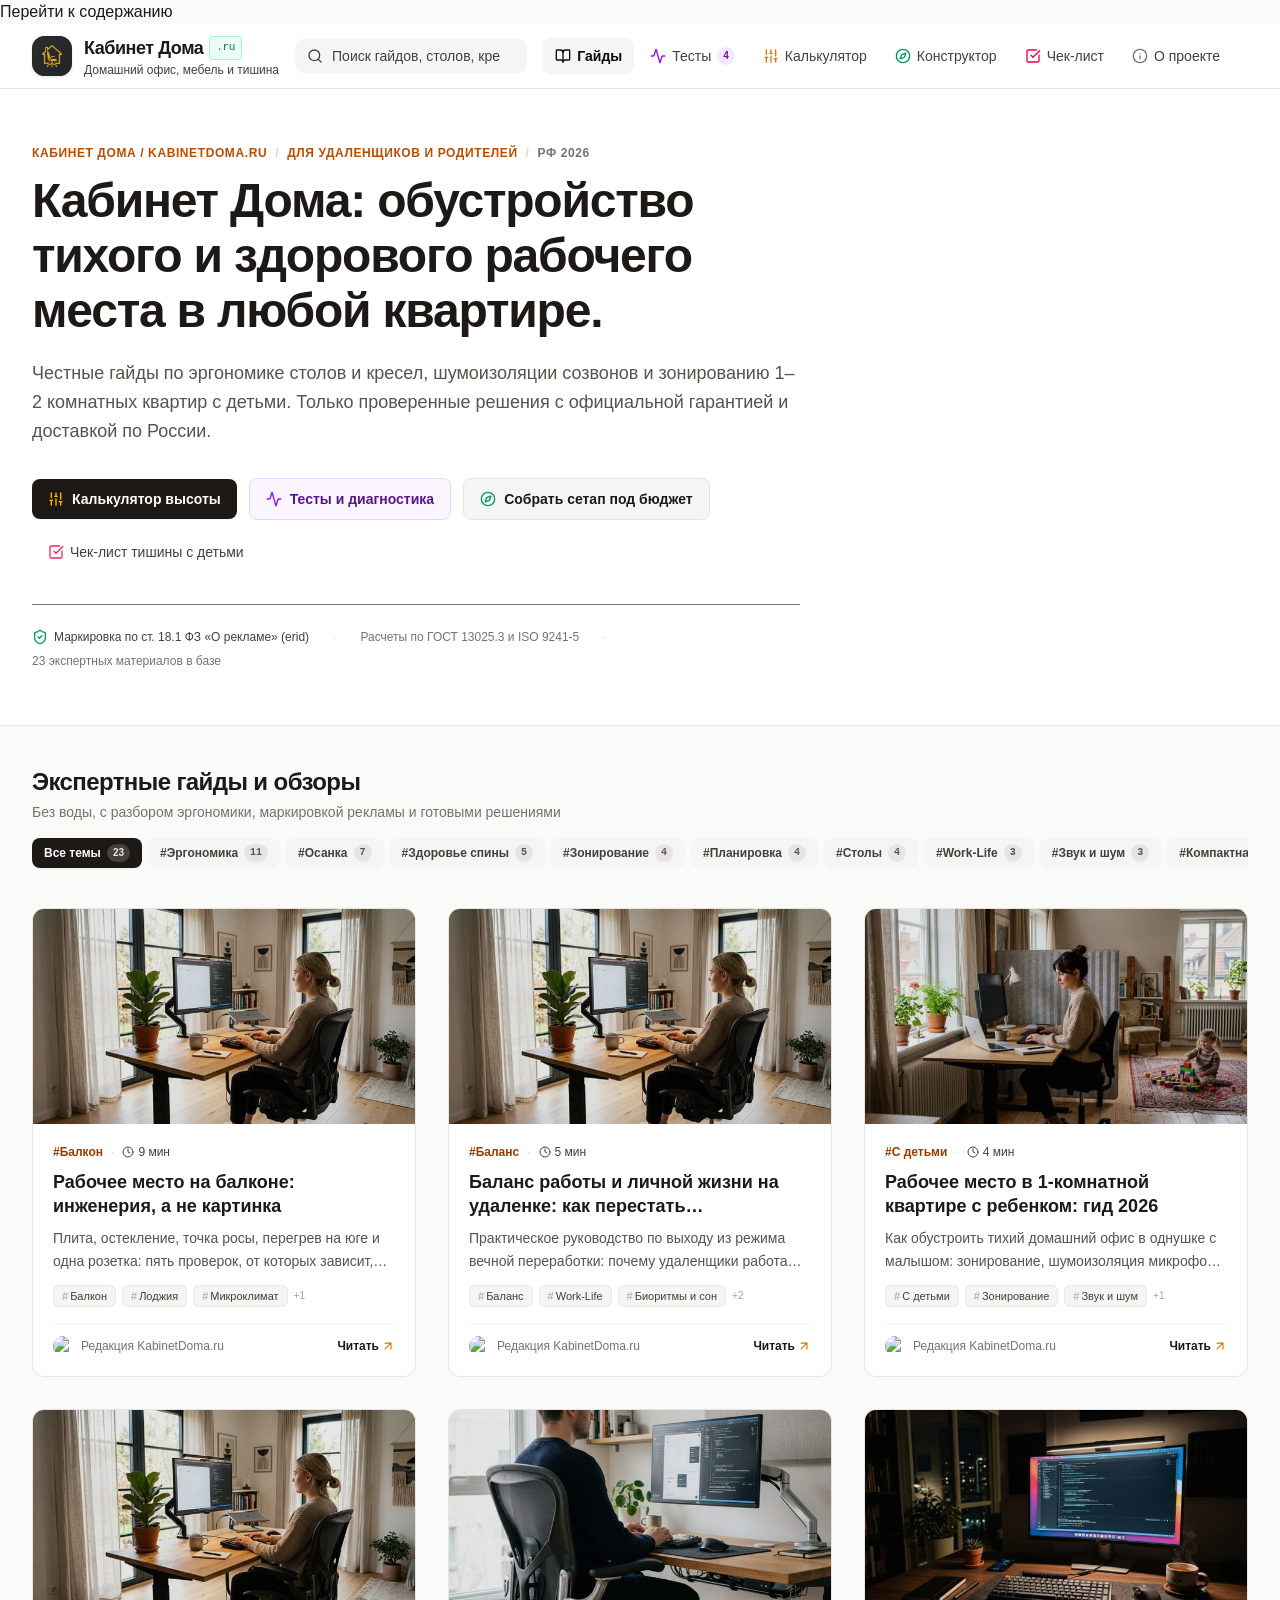
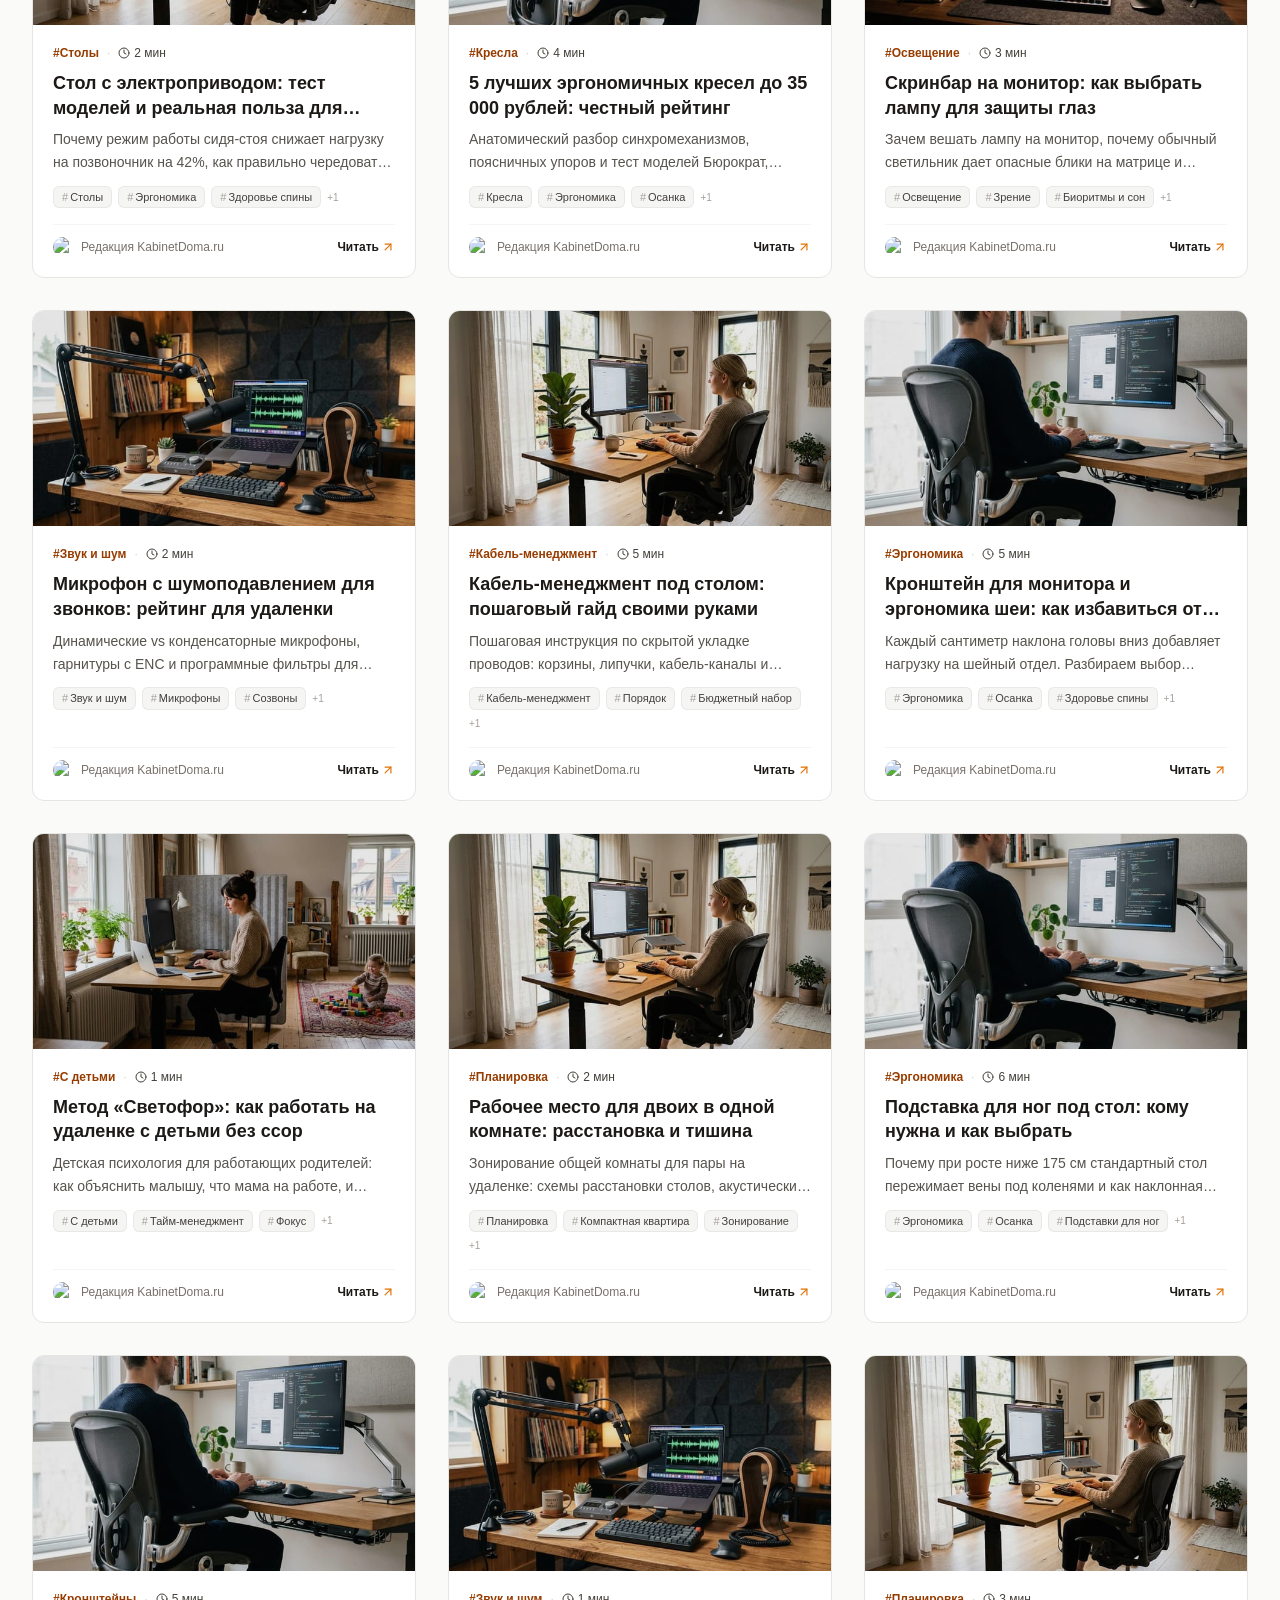
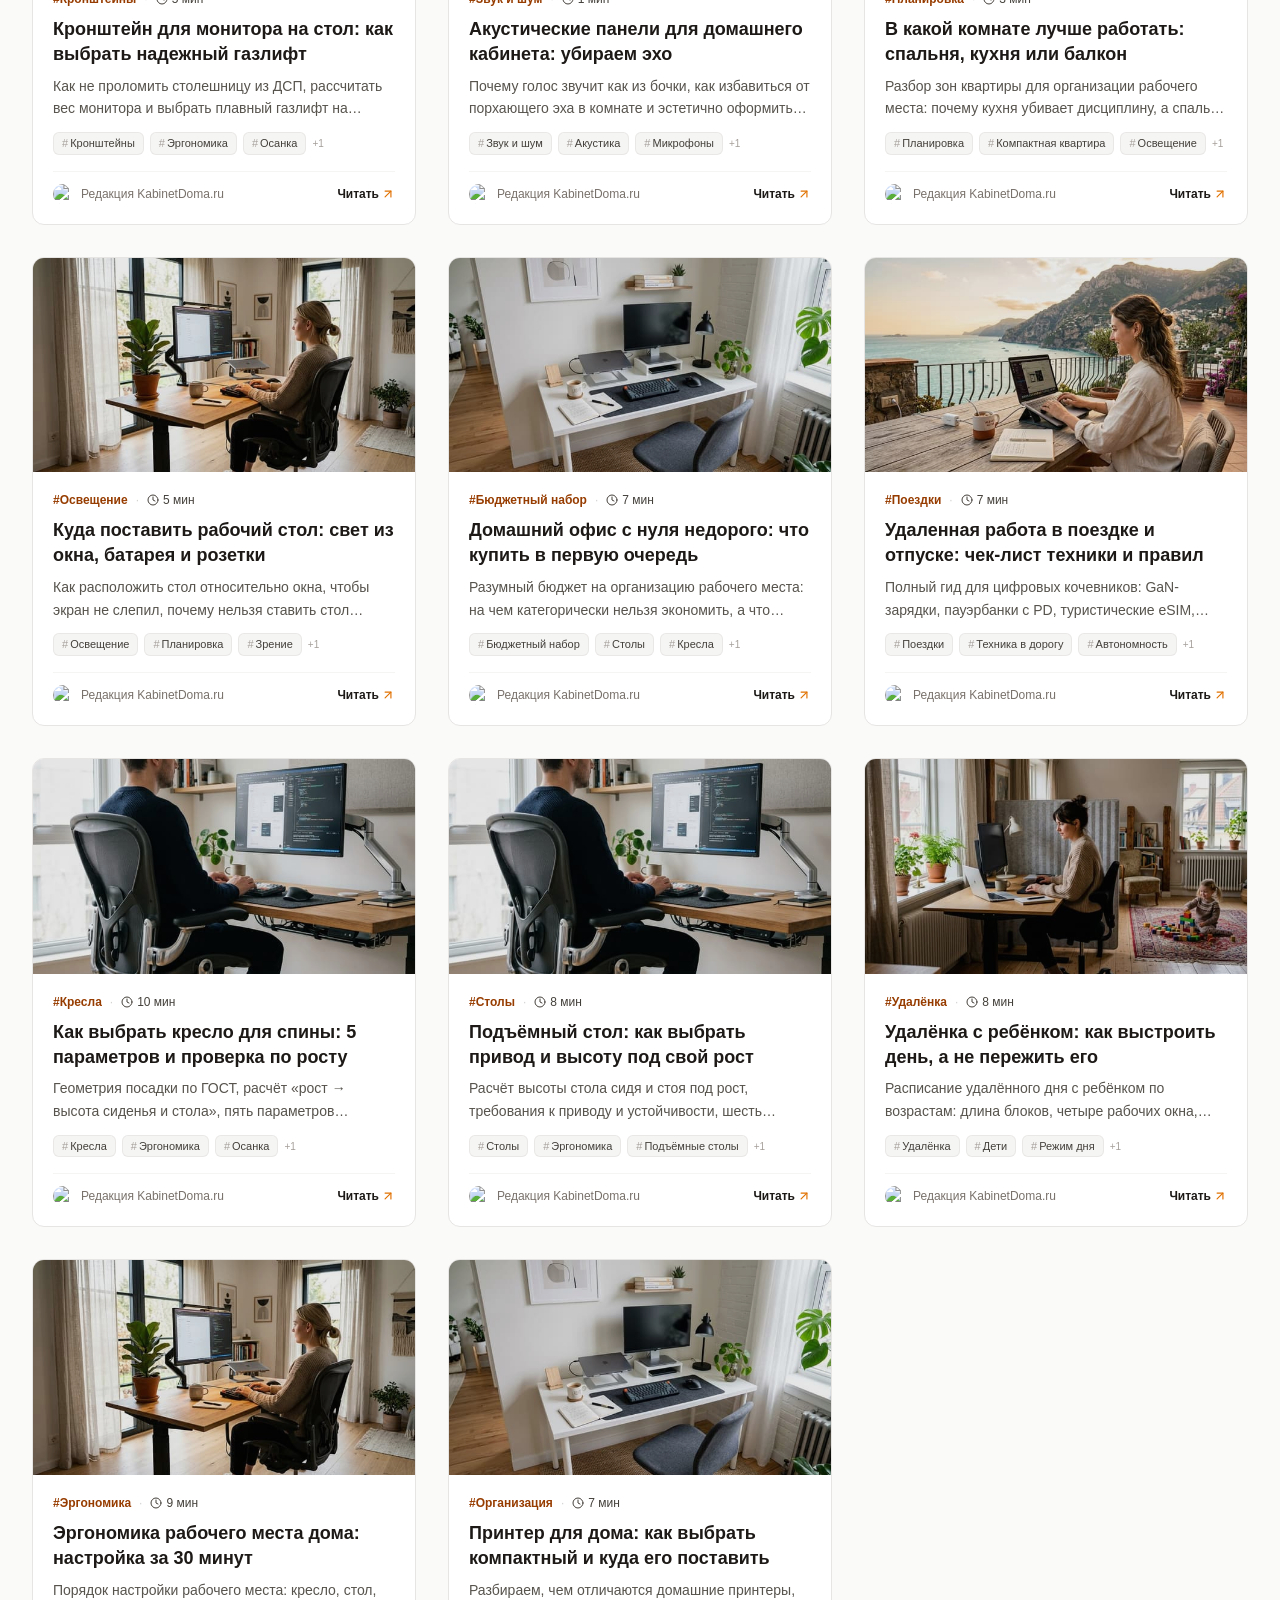
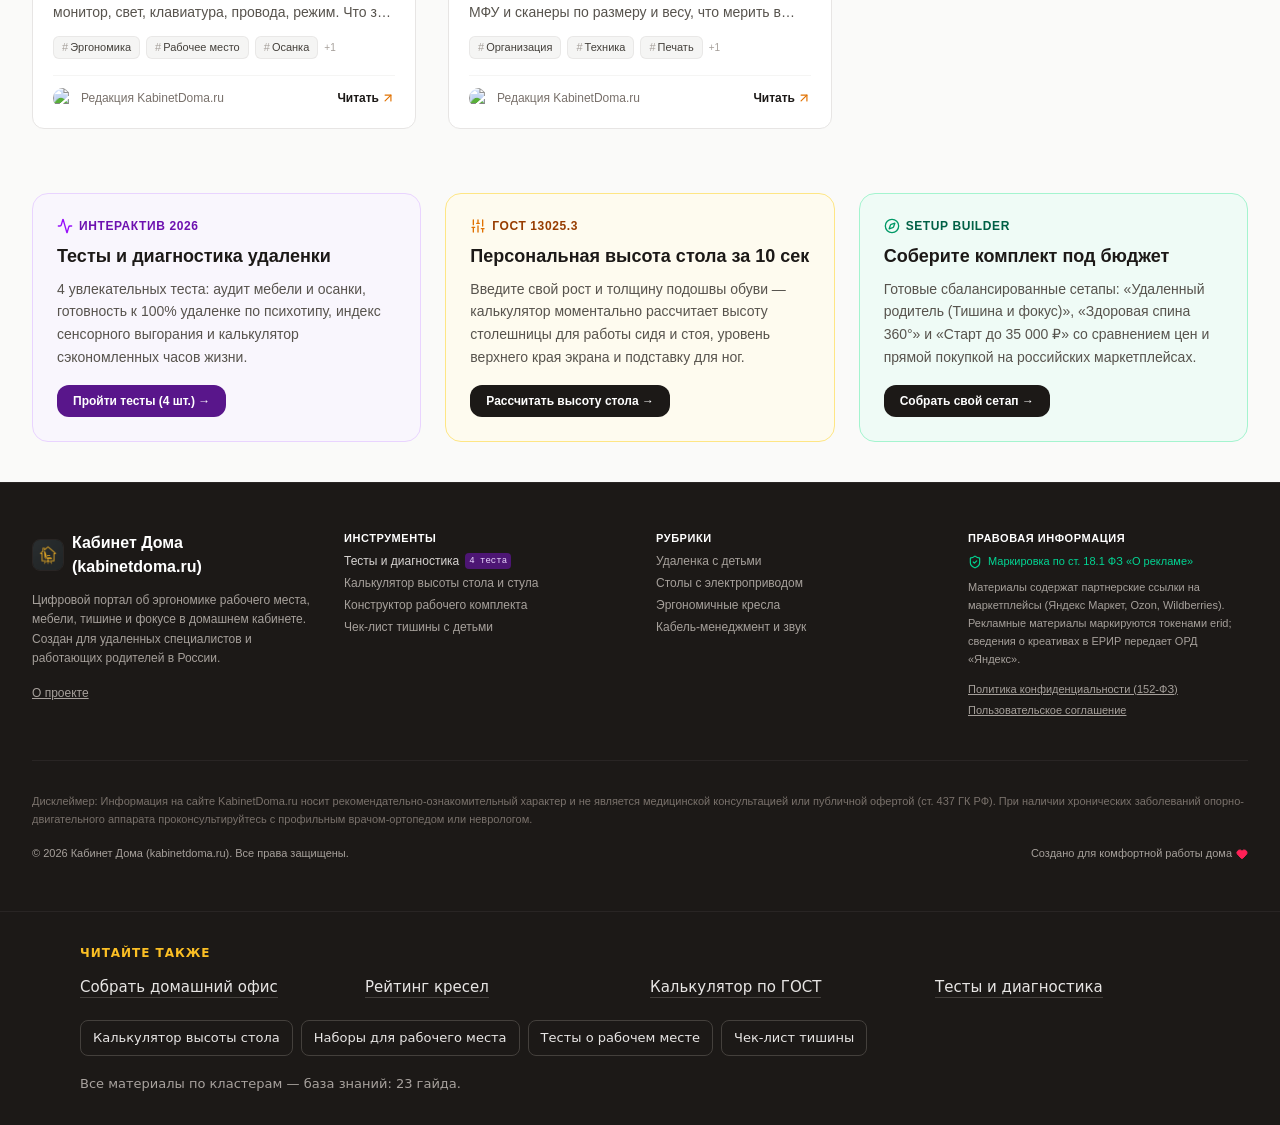
==== about/index.html @ 615064ab "Обновление сайта: статическая сборка, 26 страниц, meta-тег Mitgo/Admitad Пререндеренные статьи и раз" ====
<!DOCTYPE html>
<html lang="ru" class="scroll-smooth"><head>
    <meta name="mitgo-verification" content="2ab007de-ae48-4bfa-b8aa-21a9992758fb">
    <meta charset="UTF-8">
    <meta name="viewport" content="width=device-width, initial-scale=1.0">
    <meta name="theme-color" content="#fafaf9">
    <!-- Favicon & Icons -->
    <link rel="icon" type="image/svg+xml" href="/favicon.svg">
    <link rel="icon" type="image/png" sizes="32x32" href="/favicon-32.png">
    <link rel="apple-touch-icon" sizes="180x180" href="/apple-touch-icon.png">
    
    <!-- OpenGraph / Social Cards -->
    <meta property="og:type" content="website">
    <meta property="og:site_name" content="Кабинет Дома (KabinetDoma.ru)">
    <meta property="og:locale" content="ru_RU">
    <meta name="twitter:card" content="summary_large_image">
    <!-- Robots and indexing -->
    <meta name="robots" content="index, follow">
    <!-- Fonts -->
    <!-- Yandex Webmaster Verification -->
    <meta name="yandex-verification" content="f90ccbe3e80e4f97">
    <meta name="yandex-distribution-verification" content="4z6mlgyzcx5v4d6k">

    <!-- Schema.org JSON-LD Structured Data -->
    <script type="application/ld+json">
    {
      "@context": "https://schema.org",
      "@graph": [
        {
          "@type": "WebSite",
          "@id": "https://kabinetdoma.ru/#website",
          "url": "https://kabinetdoma.ru",
          "name": "Кабинет Дома",
          "alternateName": "KabinetDoma.ru",
          "description": "Портал по эргономике рабочего места и продуктивности в домашнем кабинете",
          "inLanguage": "ru-RU"
        },
        {
          "@type": "Organization",
          "@id": "https://kabinetdoma.ru/#organization",
          "name": "Кабинет Дома Media",
          "url": "https://kabinetdoma.ru",
          "logo": "https://kabinetdoma.ru/logo.png"
        }
      ]
    }
    </script>
    <script src="/data/catalog.js"></script><script src="/data/product-links.js"></script><script type="module" crossorigin="" src="/assets/index.js"></script>
    <link rel="stylesheet" crossorigin="" href="/assets/index.css">
    <title>О проекте «Кабинет Дома»: редакция и принципы</title>
    <meta name="description" content="Кто делает KabinetDoma.ru, на каких источниках основаны рекомендации (ГОСТ и ISO 9241-5), как мы маркируем рекламу и не собираем персональные данные." />
    <link rel="canonical" href="https://kabinetdoma.ru/about/" />
    <meta property="og:title" content="О проекте «Кабинет Дома»: редакция и принципы" />
    <meta property="og:description" content="Кто делает KabinetDoma.ru, на каких источниках основаны рекомендации (ГОСТ и ISO 9241-5), как мы маркируем рекламу и не собираем персональные данные." />
    <meta property="og:url" content="https://kabinetdoma.ru/about/" />
    <meta property="og:image" content="https://kabinetdoma.ru/og-image.jpg" />
    <meta property="og:image:width" content="1200">
    <meta property="og:image:height" content="630">
    <meta name="twitter:title" content="О проекте «Кабинет Дома»: редакция и принципы" />
    <meta name="twitter:description" content="Кто делает KabinetDoma.ru, на каких источниках основаны рекомендации (ГОСТ и ISO 9241-5), как мы маркируем рекламу и не собираем персональные данные." />
    <meta name="twitter:image" content="https://kabinetdoma.ru/og-image.jpg" />
<!-- kd-seo -->
    <script type="application/ld+json">{"@context":"https://schema.org","@graph":[{"@type":"WebPage","@id":"https://kabinetdoma.ru/about/#webpage","url":"https://kabinetdoma.ru/about/","name":"О проекте «Кабинет Дома»: редакция и принципы","description":"Кто делает KabinetDoma.ru, на каких источниках основаны рекомендации (ГОСТ и ISO 9241-5), как мы маркируем рекламу и не собираем персональные данные.","inLanguage":"ru-RU","isPartOf":{"@id":"https://kabinetdoma.ru/#website"},"breadcrumb":{"@id":"https://kabinetdoma.ru/about/#breadcrumbs"}},{"@type":"BreadcrumbList","@id":"https://kabinetdoma.ru/about/#breadcrumbs","itemListElement":[{"@type":"ListItem","position":1,"name":"Главная","item":"https://kabinetdoma.ru/"},{"@type":"ListItem","position":2,"name":"О проекте «Кабинет Дома» (KabinetDoma.ru)","item":"https://kabinetdoma.ru/about/"}]}]}</script>
    <!-- /kd-seo -->
  </head>
  <body class="bg-stone-50 text-stone-900 antialiased selection:bg-amber-100 selection:text-amber-900">
    <!-- Yandex.Distribution verification: 4z6mlgyzcx5v4d6k -->
    <span style="display:none" aria-hidden="true">4z6mlgyzcx5v4d6k</span>

    <!-- Yandex.Metrika noscript fallback -->
    <div id="root"><div class="min-h-screen flex flex-col bg-stone-50 text-stone-900 selection:bg-amber-100 selection:text-amber-900"><a href="#main" class="sr-only focus:not-sr-only focus:absolute focus:top-2 focus:left-2 focus:z-50 focus:px-4 focus:py-2 focus:bg-stone-900 focus:text-white focus:rounded-lg focus:font-semibold">Перейти к содержанию</a><header class="sticky top-0 z-40 bg-white/95 backdrop-blur-md border-b border-stone-200"><div class="max-w-7xl mx-auto px-4 sm:px-6 lg:px-8"><div class="flex items-center justify-between h-16 gap-4"><a href="/" class="flex items-center gap-3 cursor-pointer group select-none flex-shrink-0 no-underline"><div class="w-10 h-10 rounded-xl overflow-hidden bg-stone-900 border border-stone-800 shadow-sm flex items-center justify-center flex-shrink-0 group-hover:scale-105 transition-transform"><img sizes="48px" srcset="/logo-64.png 64w, /logo-128.png 128w, /logo.png 512w" loading="lazy" alt="Кабинет Дома" class="w-full h-full object-cover" width="512" height="512" src="/logo.png"></div><div><div class="font-bold text-lg tracking-tight text-stone-900 group-hover:text-amber-700 transition-colors flex items-center gap-1.5">Кабинет Дома<span class="text-[11px] font-mono font-medium text-emerald-700 bg-emerald-50 px-1.5 py-0.5 rounded border border-emerald-200">.ru</span></div><p class="text-xs text-stone-700 hidden sm:block">Домашний офис, мебель и тишина</p></div></a><div class="hidden md:flex items-center relative flex-1 max-w-xs lg:max-w-sm"><svg xmlns="http://www.w3.org/2000/svg" width="24" height="24" viewBox="0 0 24 24" fill="none" stroke="currentColor" stroke-width="2" stroke-linecap="round" stroke-linejoin="round" class="lucide lucide-search w-4 h-4 text-stone-700 absolute left-3 pointer-events-none" aria-hidden="true"><path d="m21 21-4.34-4.34"></path><circle cx="11" cy="11" r="8"></circle></svg><input placeholder="Поиск гайдов, столов, кресел..." aria-label="Поиск по статьям" class="w-full pl-9 pr-3 py-1.5 text-sm bg-stone-100 hover:bg-stone-150 focus:bg-white border border-transparent focus:border-amber-400 rounded-lg outline-none transition-all placeholder:text-stone-700" type="search" value=""></div><nav class="hidden lg:flex items-center gap-1 text-sm font-medium text-stone-700"><button class="px-3 py-2 rounded-lg transition-colors flex items-center gap-1.5 hover:text-stone-900 hover:bg-stone-50"><svg xmlns="http://www.w3.org/2000/svg" width="24" height="24" viewBox="0 0 24 24" fill="none" stroke="currentColor" stroke-width="2" stroke-linecap="round" stroke-linejoin="round" class="lucide lucide-book-open w-4 h-4" aria-hidden="true"><path d="M12 7v14"></path><path d="M3 18a1 1 0 0 1-1-1V4a1 1 0 0 1 1-1h5a4 4 0 0 1 4 4 4 4 0 0 1 4-4h5a1 1 0 0 1 1 1v13a1 1 0 0 1-1 1h-6a3 3 0 0 0-3 3 3 3 0 0 0-3-3z"></path></svg>Гайды</button><button class="px-3 py-2 rounded-lg transition-colors flex items-center gap-1.5 hover:text-stone-900 hover:bg-stone-50"><svg xmlns="http://www.w3.org/2000/svg" width="24" height="24" viewBox="0 0 24 24" fill="none" stroke="currentColor" stroke-width="2" stroke-linecap="round" stroke-linejoin="round" class="lucide lucide-activity w-4 h-4 text-purple-600" aria-hidden="true"><path d="M22 12h-2.48a2 2 0 0 0-1.93 1.46l-2.35 8.36a.25.25 0 0 1-.48 0L9.24 2.18a.25.25 0 0 0-.48 0l-2.35 8.36A2 2 0 0 1 4.49 12H2"></path></svg><span>Тесты</span><span class="text-[10px] font-bold px-1.5 py-0.5 bg-purple-100 text-purple-800 rounded-full">4</span></button><button class="px-3 py-2 rounded-lg transition-colors flex items-center gap-1.5 hover:text-stone-900 hover:bg-stone-50"><svg xmlns="http://www.w3.org/2000/svg" width="24" height="24" viewBox="0 0 24 24" fill="none" stroke="currentColor" stroke-width="2" stroke-linecap="round" stroke-linejoin="round" class="lucide lucide-sliders-vertical w-4 h-4 text-amber-600" aria-hidden="true"><path d="M10 8h4"></path><path d="M12 21v-9"></path><path d="M12 8V3"></path><path d="M17 16h4"></path><path d="M19 12V3"></path><path d="M19 21v-5"></path><path d="M3 14h4"></path><path d="M5 10V3"></path><path d="M5 21v-7"></path></svg>Калькулятор</button><button class="px-3 py-2 rounded-lg transition-colors flex items-center gap-1.5 hover:text-stone-900 hover:bg-stone-50"><svg xmlns="http://www.w3.org/2000/svg" width="24" height="24" viewBox="0 0 24 24" fill="none" stroke="currentColor" stroke-width="2" stroke-linecap="round" stroke-linejoin="round" class="lucide lucide-compass w-4 h-4 text-emerald-600" aria-hidden="true"><path d="m16.24 7.76-1.804 5.411a2 2 0 0 1-1.265 1.265L7.76 16.24l1.804-5.411a2 2 0 0 1 1.265-1.265z"></path><circle cx="12" cy="12" r="10"></circle></svg>Конструктор</button><button class="px-3 py-2 rounded-lg transition-colors flex items-center gap-1.5 hover:text-stone-900 hover:bg-stone-50"><svg xmlns="http://www.w3.org/2000/svg" width="24" height="24" viewBox="0 0 24 24" fill="none" stroke="currentColor" stroke-width="2" stroke-linecap="round" stroke-linejoin="round" class="lucide lucide-square-check-big w-4 h-4 text-rose-600" aria-hidden="true"><path d="M21 10.656V19a2 2 0 0 1-2 2H5a2 2 0 0 1-2-2V5a2 2 0 0 1 2-2h12.344"></path><path d="m9 11 3 3L22 4"></path></svg>Чек-лист</button><button class="px-3 py-2 rounded-lg transition-colors flex items-center gap-1.5 text-stone-950 bg-stone-100 font-semibold"><svg xmlns="http://www.w3.org/2000/svg" width="24" height="24" viewBox="0 0 24 24" fill="none" stroke="currentColor" stroke-width="2" stroke-linecap="round" stroke-linejoin="round" class="lucide lucide-info w-4 h-4 text-stone-500" aria-hidden="true"><circle cx="12" cy="12" r="10"></circle><path d="M12 16v-4"></path><path d="M12 8h.01"></path></svg>О проекте</button></nav><div class="flex items-center gap-2"><button class="lg:hidden p-2 rounded-lg text-stone-600 hover:bg-stone-100 transition-colors" aria-label="Меню навигации"><svg xmlns="http://www.w3.org/2000/svg" width="24" height="24" viewBox="0 0 24 24" fill="none" stroke="currentColor" stroke-width="2" stroke-linecap="round" stroke-linejoin="round" class="lucide lucide-menu w-5 h-5" aria-hidden="true"><path d="M4 5h16"></path><path d="M4 12h16"></path><path d="M4 19h16"></path></svg></button></div></div></div></header><main id="main" class="flex-1"><div class="max-w-4xl mx-auto px-4 sm:px-6 py-12"><nav class="text-xs text-stone-500 mb-6 flex items-center gap-1.5"><button class="hover:text-stone-900 transition-colors">Главная</button><span>/</span><span class="text-stone-900 font-medium">О проекте</span></nav><div class="border-b border-stone-200 pb-8 mb-10"><div class="inline-flex items-center gap-2 px-3 py-1 rounded-full bg-amber-100 text-amber-900 text-xs font-semibold mb-4"><svg xmlns="http://www.w3.org/2000/svg" width="24" height="24" viewBox="0 0 24 24" fill="none" stroke="currentColor" stroke-width="2" stroke-linecap="round" stroke-linejoin="round" class="lucide lucide-award w-3.5 h-3.5" aria-hidden="true"><path d="m15.477 12.89 1.515 8.526a.5.5 0 0 1-.81.47l-3.58-2.687a1 1 0 0 0-1.197 0l-3.586 2.686a.5.5 0 0 1-.81-.469l1.514-8.526"></path><circle cx="12" cy="8" r="6"></circle></svg>Экспертное медиа об эргономике</div><h1 class="text-3xl sm:text-4xl font-extrabold text-stone-900 tracking-tight mb-4">О проекте «Кабинет Дома» (KabinetDoma.ru)</h1><p class="text-lg text-stone-600 leading-relaxed max-w-3xl">Независимый портал, созданный для удаленных специалистов, родителей и фрилансеров в России. Мы помогаем обустроить здоровое, тихое и высокопродуктивное рабочее место в условиях стандартной квартиры.</p></div><div class="grid grid-cols-1 md:grid-cols-3 gap-6 mb-12"><div class="bg-stone-50 border border-stone-200 rounded-2xl p-6"><div class="w-10 h-10 rounded-xl bg-amber-500/10 text-amber-700 flex items-center justify-center mb-4"><svg xmlns="http://www.w3.org/2000/svg" width="24" height="24" viewBox="0 0 24 24" fill="none" stroke="currentColor" stroke-width="2" stroke-linecap="round" stroke-linejoin="round" class="lucide lucide-shield-check w-5 h-5" aria-hidden="true"><path d="M20 13c0 5-3.5 7.5-7.66 8.95a1 1 0 0 1-.67-.01C7.5 20.5 4 18 4 13V6a1 1 0 0 1 1-1c2 0 4.5-1.2 6.24-2.72a1.17 1.17 0 0 1 1.52 0C14.51 3.81 17 5 19 5a1 1 0 0 1 1 1z"></path><path d="m9 12 2 2 4-4"></path></svg></div><h2 class="font-bold text-stone-900 text-base mb-2">Доказательная эргономика</h2><p class="text-stone-600 text-xs leading-relaxed">Все расчеты высоты столов и кресел базируются на стандартах ГОСТ 21889-76, ISO 9241-5 и рекомендациях ассоциаций эргономики. Никаких домыслов — только антропометрия.</p></div><div class="bg-stone-50 border border-stone-200 rounded-2xl p-6"><div class="w-10 h-10 rounded-xl bg-emerald-500/10 text-emerald-700 flex items-center justify-center mb-4"><svg xmlns="http://www.w3.org/2000/svg" width="24" height="24" viewBox="0 0 24 24" fill="none" stroke="currentColor" stroke-width="2" stroke-linecap="round" stroke-linejoin="round" class="lucide lucide-users w-5 h-5" aria-hidden="true"><path d="M16 21v-2a4 4 0 0 0-4-4H6a4 4 0 0 0-4 4v2"></path><path d="M16 3.128a4 4 0 0 1 0 7.744"></path><path d="M22 21v-2a4 4 0 0 0-3-3.87"></path><circle cx="9" cy="7" r="4"></circle></svg></div><h2 class="font-bold text-stone-900 text-base mb-2">Реальность квартир в РФ</h2><p class="text-stone-600 text-xs leading-relaxed">Мы не пишем о кабинетах в загородных виллах на 50 м². Наши гайды адаптированы под спальни, утепленные балконы, кухни и однушки, где за стенкой играют дети.</p></div><div class="bg-stone-50 border border-stone-200 rounded-2xl p-6"><div class="w-10 h-10 rounded-xl bg-sky-500/10 text-sky-700 flex items-center justify-center mb-4"><svg xmlns="http://www.w3.org/2000/svg" width="24" height="24" viewBox="0 0 24 24" fill="none" stroke="currentColor" stroke-width="2" stroke-linecap="round" stroke-linejoin="round" class="lucide lucide-book-open w-5 h-5" aria-hidden="true"><path d="M12 7v14"></path><path d="M3 18a1 1 0 0 1-1-1V4a1 1 0 0 1 1-1h5a4 4 0 0 1 4 4 4 4 0 0 1 4-4h5a1 1 0 0 1 1 1v13a1 1 0 0 1-1 1h-6a3 3 0 0 0-3 3 3 3 0 0 0-3-3z"></path></svg></div><h2 class="font-bold text-stone-900 text-base mb-2">Честные обзоры и тесты</h2><p class="text-stone-600 text-xs leading-relaxed">Разбираем плюсы и минусы популярных в РФ брендов столов (Ergostol, Monotable), кресел (Метта, SIHOO) и аксессуаров. Указываем честные недостатки до покупки.</p></div></div><div class="mb-12"><h2 class="text-2xl font-bold text-stone-900 mb-6 flex items-center gap-2">Редакционная коллегия и стандарты проверки</h2><div class="grid grid-cols-1 sm:grid-cols-2 gap-6"><div class="border border-stone-200 rounded-2xl p-6 bg-white flex gap-4"><div class="w-12 h-12 rounded-xl bg-amber-500/10 text-amber-700 flex-shrink-0 flex items-center justify-center font-bold text-base"><svg xmlns="http://www.w3.org/2000/svg" width="24" height="24" viewBox="0 0 24 24" fill="none" stroke="currentColor" stroke-width="2" stroke-linecap="round" stroke-linejoin="round" class="lucide lucide-users w-6 h-6" aria-hidden="true"><path d="M16 21v-2a4 4 0 0 0-4-4H6a4 4 0 0 0-4 4v2"></path><path d="M16 3.128a4 4 0 0 1 0 7.744"></path><path d="M22 21v-2a4 4 0 0 0-3-3.87"></path><circle cx="9" cy="7" r="4"></circle></svg></div><div><h3 class="font-bold text-stone-900 text-base">Кто готовит материалы</h3><p class="text-xs text-amber-700 font-medium mb-2">Редакция и технический редактор</p><p class="text-xs text-stone-600 leading-relaxed">Материалы готовит редакция портала: текст и расчёты по ГОСТ 13025.3 и ISO 9241, сверка характеристик с паспортами производителей. Внештатных экспертов и коллегиальных советов у проекта нет — поэтому мы не ссылаемся на «мнение редакции» как на аргумент в выборе.</p></div></div><div class="border border-stone-200 rounded-2xl p-6 bg-white flex gap-4"><div class="w-12 h-12 rounded-xl bg-emerald-500/10 text-emerald-700 flex-shrink-0 flex items-center justify-center font-bold text-base"><svg xmlns="http://www.w3.org/2000/svg" width="24" height="24" viewBox="0 0 24 24" fill="none" stroke="currentColor" stroke-width="2" stroke-linecap="round" stroke-linejoin="round" class="lucide lucide-circle-check w-6 h-6" aria-hidden="true"><circle cx="12" cy="12" r="10"></circle><path d="m9 12 2 2 4-4"></path></svg></div><div><h3 class="font-bold text-stone-900 text-base">Стандарты факт-чекинга</h3><p class="text-xs text-emerald-700 font-medium mb-2">ГОСТ 21889-76, ГОСТ 13025.3, ISO 9241</p><p class="text-xs text-stone-600 leading-relaxed">Материалы готовим по открытым источникам: техническим паспортам производителей (моторы, газлифты, характеристики), отзывам покупателей на маркетплейсах и собственным расчетам по ГОСТ 13025.3 и ISO 9241.</p></div></div></div></div><div class="bg-stone-900 text-stone-200 rounded-2xl p-8 mb-12"><h2 class="text-xl font-bold text-white mb-4">Прозрачность и соблюдение законов РФ</h2><div class="space-y-3 text-xs text-stone-300 leading-relaxed"><div class="flex items-start gap-2.5"><svg xmlns="http://www.w3.org/2000/svg" width="24" height="24" viewBox="0 0 24 24" fill="none" stroke="currentColor" stroke-width="2" stroke-linecap="round" stroke-linejoin="round" class="lucide lucide-circle-check w-4 h-4 text-emerald-400 mt-0.5 flex-shrink-0" aria-hidden="true"><circle cx="12" cy="12" r="10"></circle><path d="m9 12 2 2 4-4"></path></svg><p><strong>Маркировка рекламы:</strong> Партнерские материалы и ссылки на маркетплейсы содержат идентификаторы рекламы (erid) — это требование ст. 18.1 Федерального закона от 13.03.2006 № 38-ФЗ «О рекламе» (статья введена Федеральным законом от 02.07.2021 № 347-ФЗ). Сведения о креативах в Единый реестр интернет-рекламы передает сервис размещения — ОРД «Яндекс».</p></div><div class="flex items-start gap-2.5"><svg xmlns="http://www.w3.org/2000/svg" width="24" height="24" viewBox="0 0 24 24" fill="none" stroke="currentColor" stroke-width="2" stroke-linecap="round" stroke-linejoin="round" class="lucide lucide-circle-check w-4 h-4 text-emerald-400 mt-0.5 flex-shrink-0" aria-hidden="true"><circle cx="12" cy="12" r="10"></circle><path d="m9 12 2 2 4-4"></path></svg><p><strong>Защита персональных данных:</strong> Мы соблюдаем Федеральный закон № 152-ФЗ «О персональных данных». Сайт не собирает данные посетителей: нет счетчиков, форм и сторонних запросов — подробности в Политике конфиденциальности.</p></div><div class="flex items-start gap-2.5"><svg xmlns="http://www.w3.org/2000/svg" width="24" height="24" viewBox="0 0 24 24" fill="none" stroke="currentColor" stroke-width="2" stroke-linecap="round" stroke-linejoin="round" class="lucide lucide-circle-check w-4 h-4 text-emerald-400 mt-0.5 flex-shrink-0" aria-hidden="true"><circle cx="12" cy="12" r="10"></circle><path d="m9 12 2 2 4-4"></path></svg><p><strong>Независимость:</strong> Торговые марки, упоминаемые в обзорах, принадлежат их законным правообладателям. Публикации отражают редакционную оценку экспертов портала.</p></div></div></div><div class="flex flex-col sm:flex-row items-center justify-between gap-4 p-6 bg-amber-50 border border-amber-200 rounded-2xl"><div><h3 class="font-bold text-stone-900 text-sm mb-1">Как читать наши материалы</h3><p class="text-xs text-stone-600">Ссылки ведут в каталог с характеристиками, ценами и офферами маркетплейсов.</p></div><button class="inline-flex items-center gap-2 px-5 py-2.5 bg-stone-900 text-white rounded-xl text-xs font-semibold hover:bg-stone-800 transition-colors flex-shrink-0"><svg xmlns="http://www.w3.org/2000/svg" width="24" height="24" viewBox="0 0 24 24" fill="none" stroke="currentColor" stroke-width="2" stroke-linecap="round" stroke-linejoin="round" class="lucide lucide-arrow-right w-4 h-4 text-amber-400" aria-hidden="true"><path d="M5 12h14"></path><path d="m12 5 7 7-7 7"></path></svg>К статьям</button></div></div></main><footer class="bg-stone-900 text-stone-300 border-t border-stone-800 text-xs"><div class="max-w-7xl mx-auto px-4 sm:px-6 lg:px-8 py-12"><div class="grid grid-cols-1 md:grid-cols-4 gap-8 mb-10"><div class="space-y-3 md:col-span-1"><div class="flex items-center gap-2 text-white font-bold text-base"><div class="w-8 h-8 rounded-lg overflow-hidden bg-stone-950 border border-stone-800 flex items-center justify-center flex-shrink-0"><img sizes="48px" srcset="/logo-64.png 64w, /logo-128.png 128w, /logo.png 512w" loading="lazy" alt="Кабинет Дома" class="w-full h-full object-cover" width="512" height="512" src="/logo.png"></div>Кабинет Дома (kabinetdoma.ru)</div><p class="text-stone-400 leading-relaxed text-xs">Цифровой портал об эргономике рабочего места, мебели, тишине и фокусе в домашнем кабинете. Создан для удаленных специалистов и работающих родителей в России.</p><div class="pt-1 text-stone-400 text-xs space-y-1"><div><button class="hover:text-white transition-colors underline font-medium">О проекте</button></div></div></div><div class="space-y-2"><div class="font-bold text-white uppercase tracking-wider text-[11px]">Инструменты</div><ul class="space-y-1.5 text-stone-400"><li><button class="hover:text-white transition-colors flex items-center gap-1.5 text-stone-300 font-medium"><span>Тесты и диагностика</span><span class="text-[9px] bg-purple-900/80 text-purple-200 px-1 py-0.5 rounded font-mono">4 теста</span></button></li><li><button class="hover:text-white transition-colors">Калькулятор высоты стола и стула</button></li><li><button class="hover:text-white transition-colors">Конструктор рабочего комплекта</button></li><li><button class="hover:text-white transition-colors">Чек-лист тишины с детьми</button></li></ul></div><div class="space-y-2"><div class="font-bold text-white uppercase tracking-wider text-[11px]">Рубрики</div><ul class="space-y-1.5 text-stone-400"><li><button class="hover:text-white transition-colors">Удаленка с детьми</button></li><li><button class="hover:text-white transition-colors">Столы с электроприводом</button></li><li><button class="hover:text-white transition-colors">Эргономичные кресла</button></li><li><button class="hover:text-white transition-colors">Кабель-менеджмент и звук</button></li></ul></div><div class="space-y-2"><div class="font-bold text-white uppercase tracking-wider text-[11px]">Правовая информация</div><div class="text-[11px] text-stone-400 leading-relaxed space-y-2"><div class="flex items-center gap-1.5 text-emerald-400"><svg xmlns="http://www.w3.org/2000/svg" width="24" height="24" viewBox="0 0 24 24" fill="none" stroke="currentColor" stroke-width="2" stroke-linecap="round" stroke-linejoin="round" class="lucide lucide-shield-check w-3.5 h-3.5" aria-hidden="true"><path d="M20 13c0 5-3.5 7.5-7.66 8.95a1 1 0 0 1-.67-.01C7.5 20.5 4 18 4 13V6a1 1 0 0 1 1-1c2 0 4.5-1.2 6.24-2.72a1.17 1.17 0 0 1 1.52 0C14.51 3.81 17 5 19 5a1 1 0 0 1 1 1z"></path><path d="m9 12 2 2 4-4"></path></svg><span>Маркировка по ст. 18.1 ФЗ «О рекламе»</span></div><p>Материалы содержат партнерские ссылки на маркетплейсы (Яндекс Маркет, Ozon, Wildberries). Рекламные материалы маркируются токенами erid; сведения о креативах в ЕРИР передает ОРД «Яндекс».</p><div class="pt-1 flex flex-col gap-1"><button class="text-left text-stone-400 hover:text-white transition-colors underline">Политика конфиденциальности (152-ФЗ)</button><button class="text-left text-stone-400 hover:text-white transition-colors underline">Пользовательское соглашение</button></div></div></div></div><div class="pt-8 border-t border-stone-800 text-[11px] text-stone-500 space-y-2 leading-relaxed"><p>Дисклеймер: Информация на сайте KabinetDoma.ru носит рекомендательно-ознакомительный характер и не является медицинской консультацией или публичной офертой (ст. 437 ГК РФ). При наличии хронических заболеваний опорно-двигательного аппарата проконсультируйтесь с профильным врачом-ортопедом или неврологом.</p><div class="flex flex-col sm:flex-row items-center justify-between gap-2 pt-2 text-stone-400"><div class="flex items-center gap-2"><span>© 2026 Кабинет Дома (kabinetdoma.ru). Все права защищены.</span></div><div class="flex items-center gap-1 text-[11px]"><span>Создано для комфортной работы дома</span><svg xmlns="http://www.w3.org/2000/svg" width="24" height="24" viewBox="0 0 24 24" fill="none" stroke="currentColor" stroke-width="2" stroke-linecap="round" stroke-linejoin="round" class="lucide lucide-heart w-3 h-3 text-rose-500 fill-rose-500 inline" aria-hidden="true"><path d="M2 9.5a5.5 5.5 0 0 1 9.591-3.676.56.56 0 0 0 .818 0A5.49 5.49 0 0 1 22 9.5c0 2.29-1.5 4-3 5.5l-5.492 5.313a2 2 0 0 1-3 .019L5 15c-1.5-1.5-3-3.2-3-5.5"></path></svg></div></div></div></div></footer></div></div>
  


<script defer="" src="/assets/kd-catalog-render.js"></script>

<script defer="" src="/assets/kd-catalog-render.js"></script>
<!-- kd-links -->
<section class="kd-links" aria-label="Читайте также и инструменты">
  <style>
    .kd-links{background:#1c1917;color:#d6d3d1;border-top:1px solid #292524;padding:32px 16px;font:15px/1.5 system-ui,-apple-system,Segoe UI,Roboto,sans-serif}
    .kd-links .kd-in{max-width:1120px;margin:0 auto}
    .kd-links h2{font-size:12px;letter-spacing:.08em;text-transform:uppercase;color:#fbbf24;margin:0 0 14px;font-weight:700}
    .kd-links ul{list-style:none;margin:0 0 22px;padding:0;display:grid;grid-template-columns:repeat(auto-fit,minmax(240px,1fr));gap:10px 20px}
    .kd-links li a{color:#e7e5e4;text-decoration:none;border-bottom:1px solid #44403c;padding-bottom:1px}
    .kd-links li a:hover{color:#fbbf24;border-color:#fbbf24}
    .kd-links .kd-tools{display:flex;flex-wrap:wrap;gap:8px;margin-bottom:18px}
    .kd-links .kd-tools a{display:inline-block;padding:7px 12px;border:1px solid #44403c;border-radius:8px;color:#e7e5e4;text-decoration:none;font-size:13px}
    .kd-links .kd-tools a:hover{border-color:#fbbf24;color:#fbbf24}
    .kd-links .kd-all{color:#a8a29e;font-size:13px}
    .kd-links .kd-all a{color:#a8a29e}
    @media (max-width:640px){.kd-links{padding:24px 16px}}
  </style>
  <div class="kd-in">
    <h2>Читайте также</h2>
    <ul><li><a href="/article/domashnij-ofis-s-nulya-nedorogo/">Собрать домашний офис</a></li><li><a href="/article/5-luchshih-ergonomichnyh-kresel-rejting/">Рейтинг кресел</a></li><li><a href="/calculator/">Калькулятор по ГОСТ</a></li><li><a href="/tests/">Тесты и диагностика</a></li></ul>
    <div class="kd-tools"><a href="/calculator/">Калькулятор высоты стола</a><a href="/builder/">Наборы для рабочего места</a><a href="/tests/">Тесты о рабочем месте</a><a href="/checklist/">Чек-лист тишины</a></div>
    <p class="kd-all">Все материалы по кластерам — <a href="/articles/">база знаний: 23 гайда</a>.</p>
  </div>
</section>
<!-- /kd-links -->
</body></html>
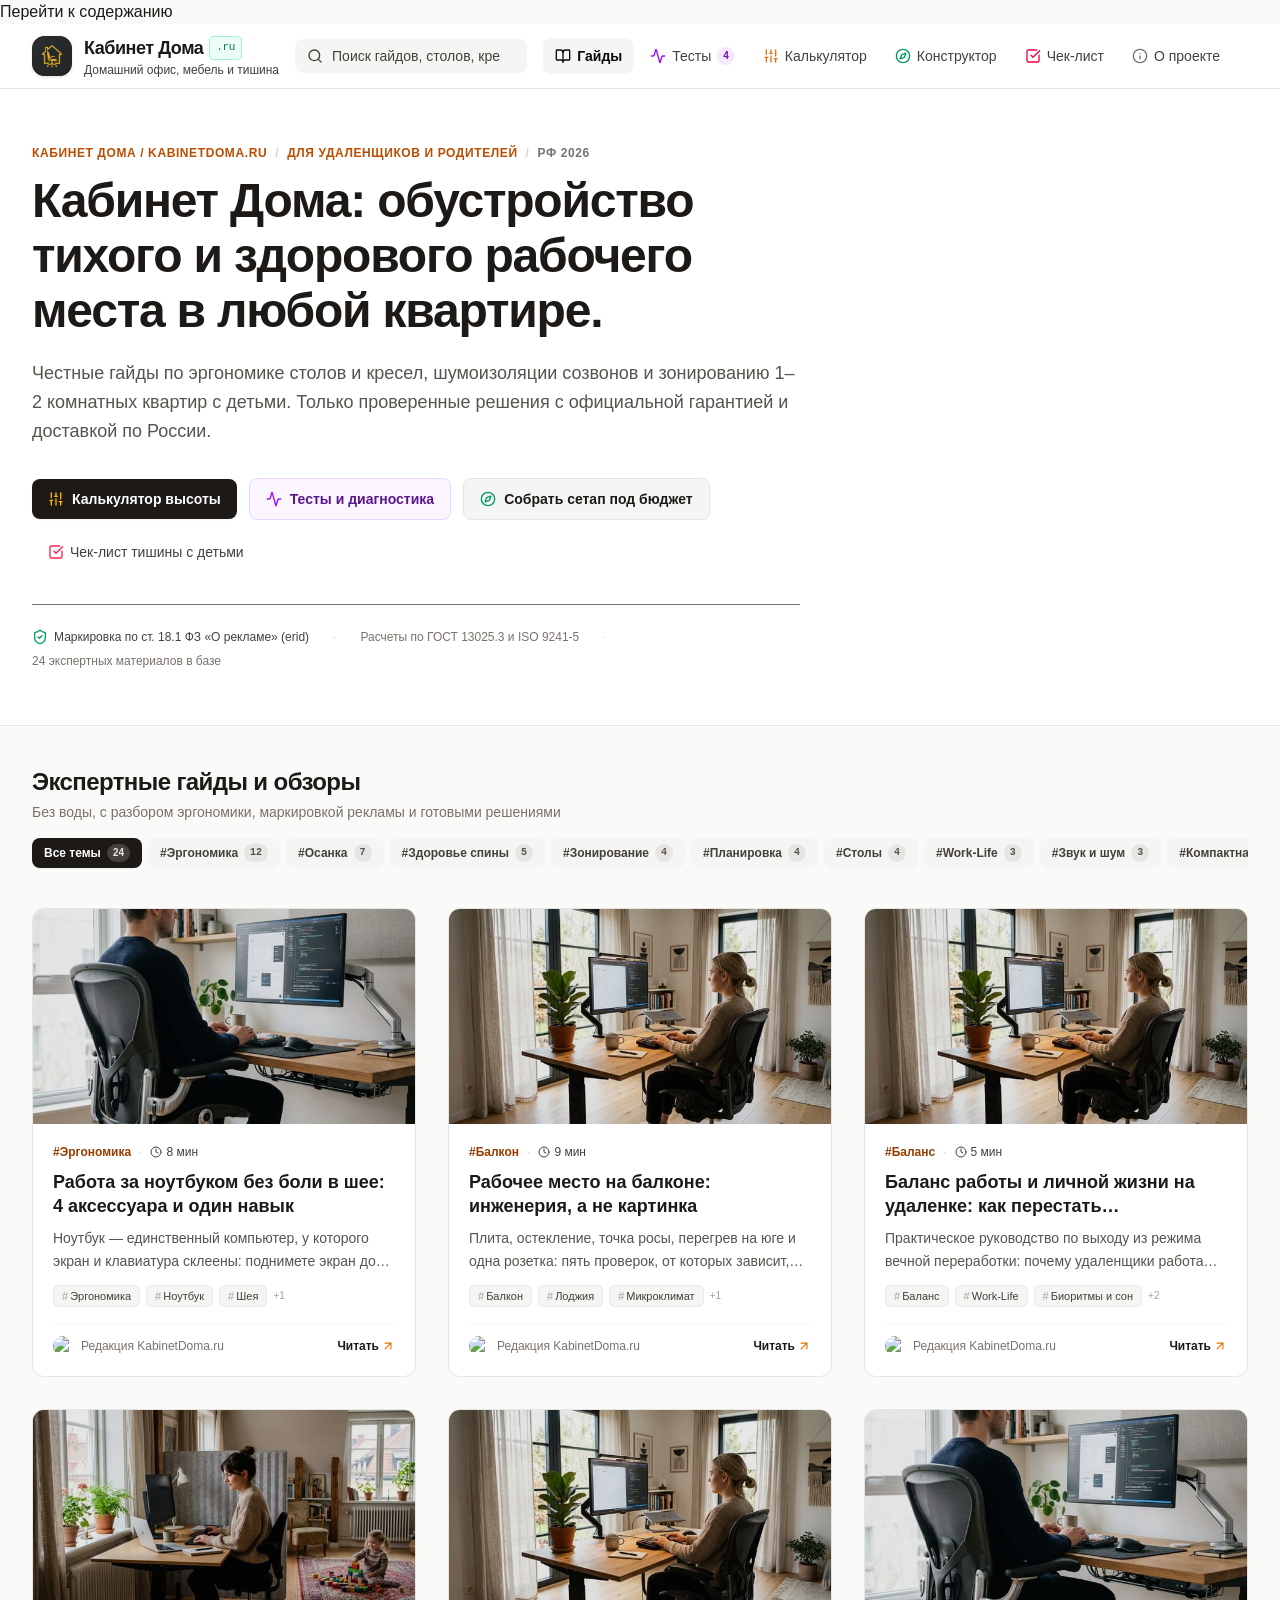
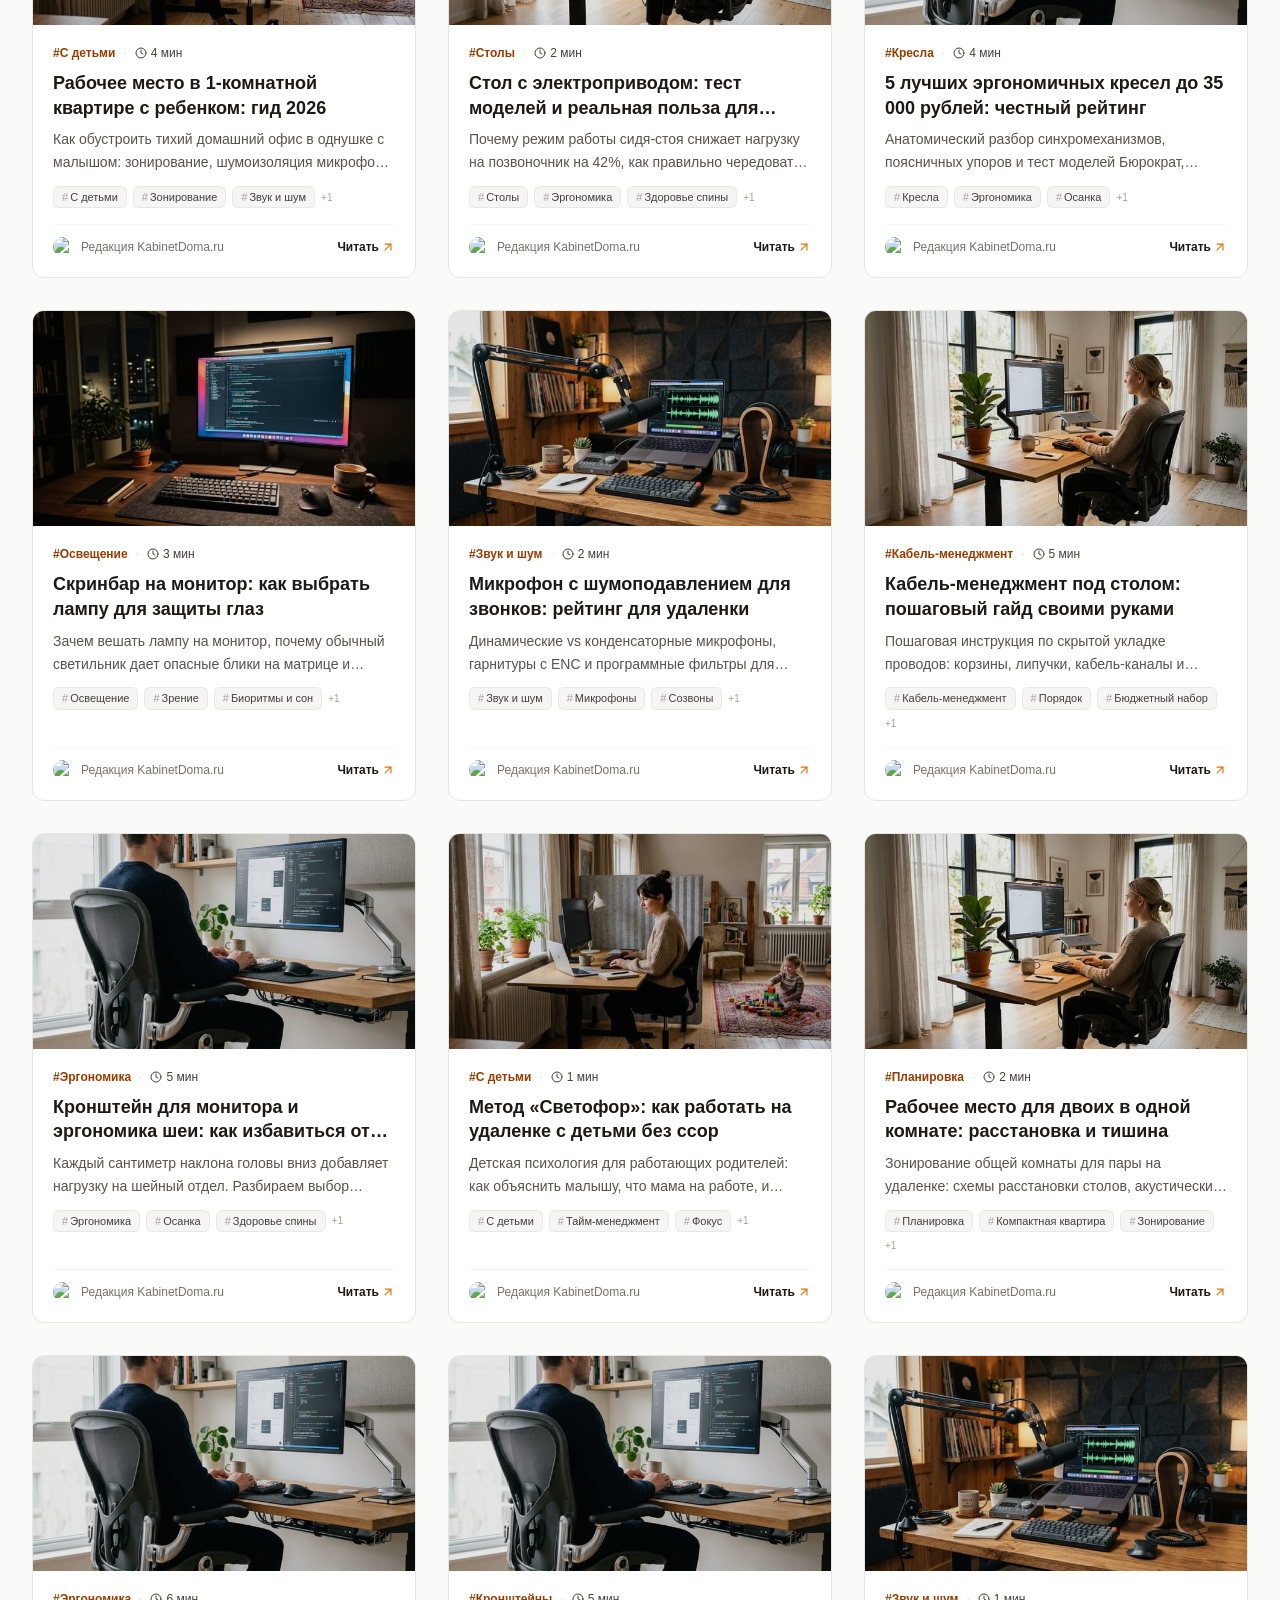
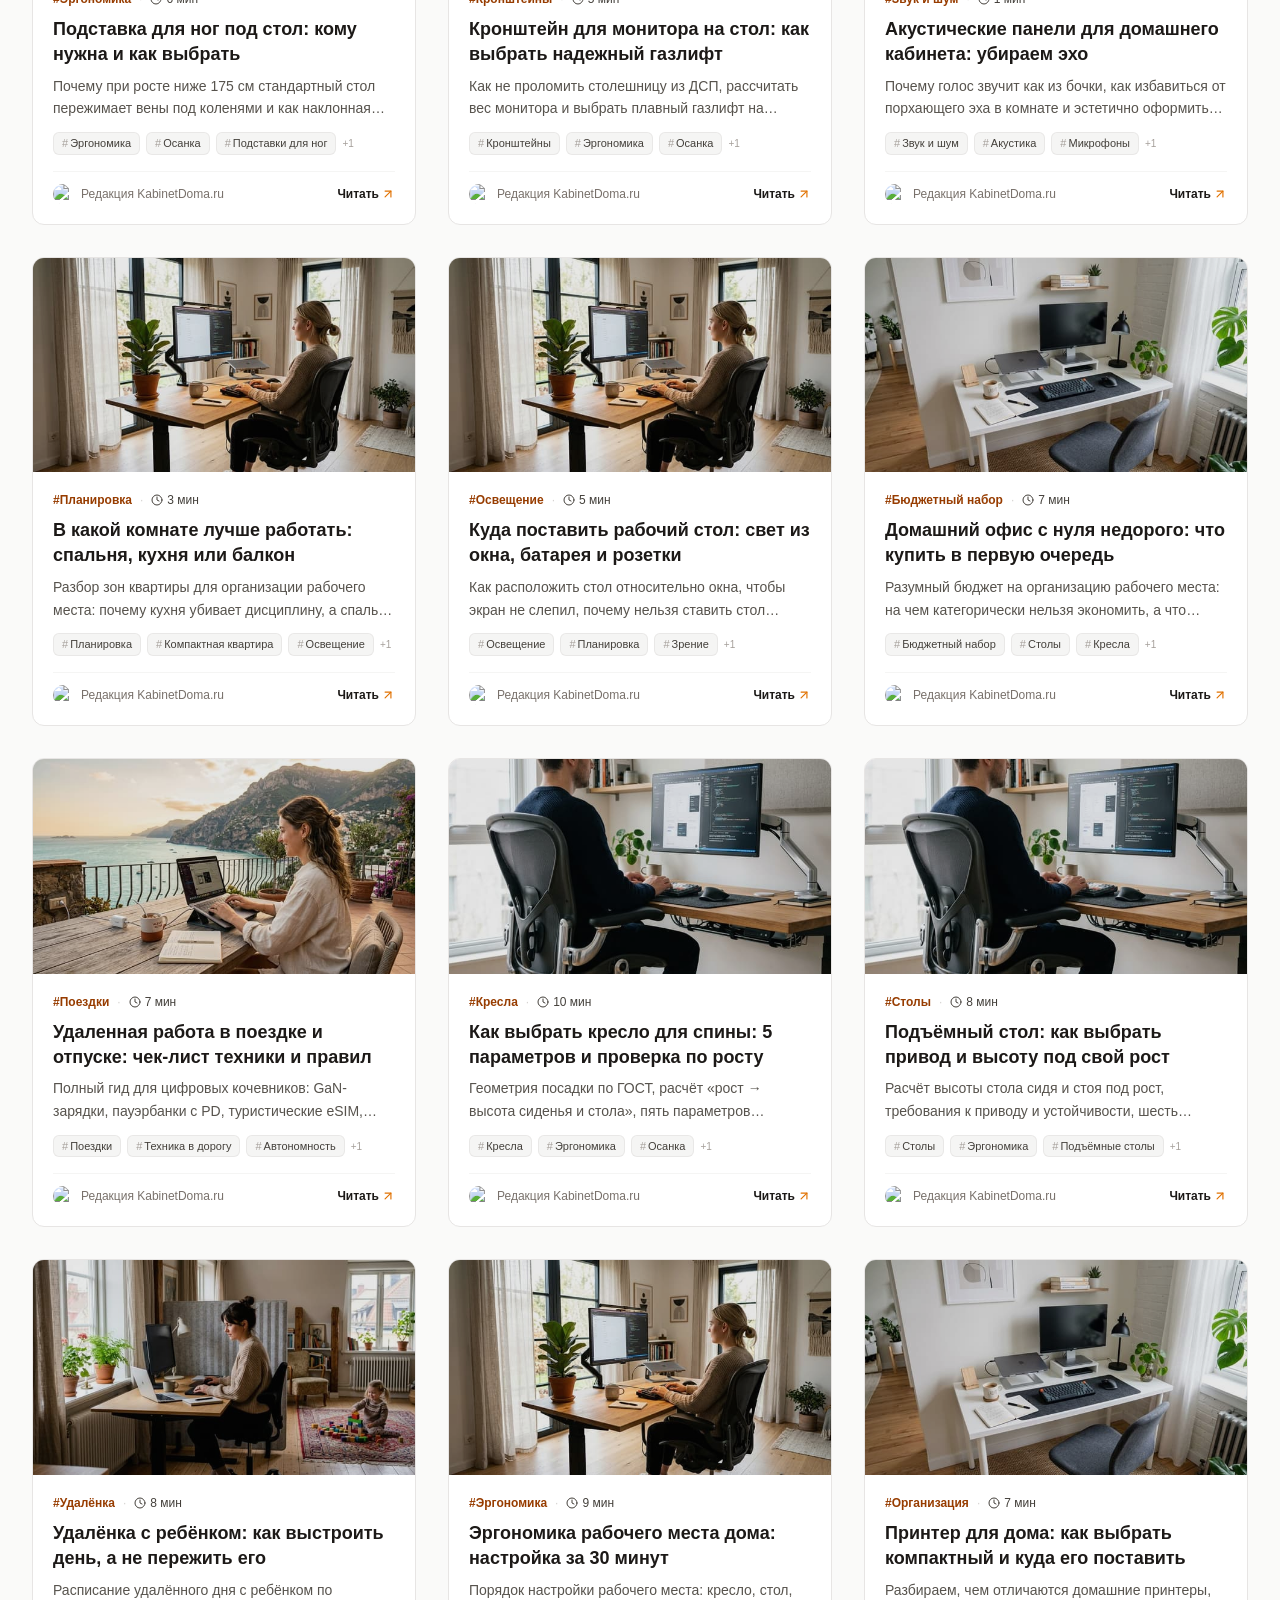
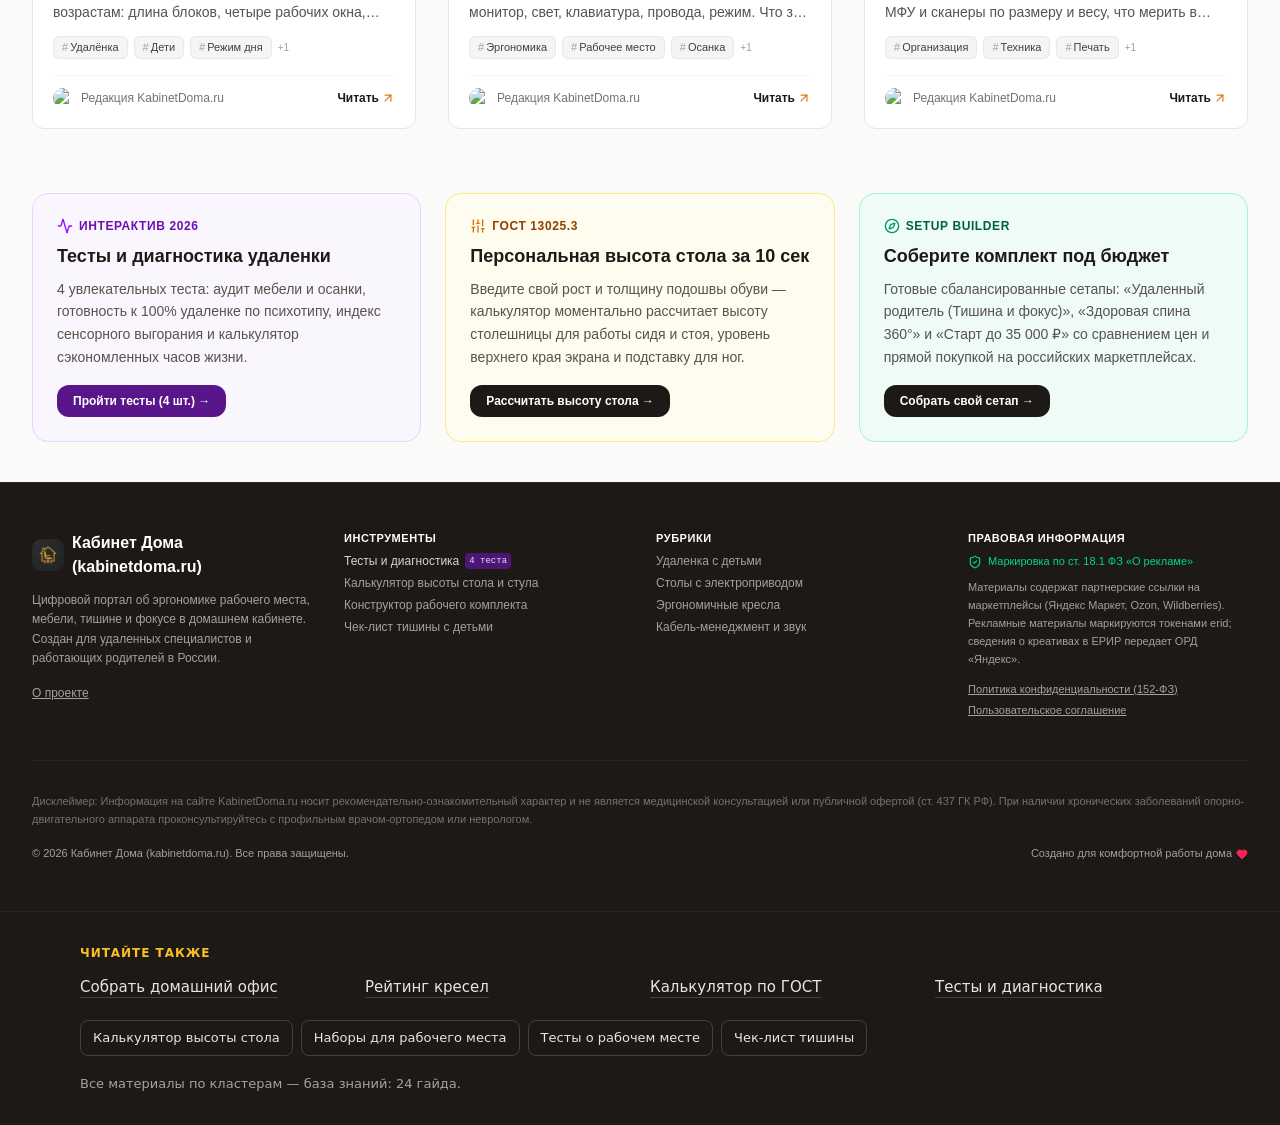
==== commit e546412f: "Обновление сайта: статическая сборка, 26 страниц, meta-тег Mitgo/Admitad Пререндеренные статьи и раз" ====
--- a/about/index.html
+++ b/about/index.html
@@ -95,7 +95,7 @@
     <h2>Читайте также</h2>
     <ul><li><a href="/article/domashnij-ofis-s-nulya-nedorogo/">Собрать домашний офис</a></li><li><a href="/article/5-luchshih-ergonomichnyh-kresel-rejting/">Рейтинг кресел</a></li><li><a href="/calculator/">Калькулятор по ГОСТ</a></li><li><a href="/tests/">Тесты и диагностика</a></li></ul>
     <div class="kd-tools"><a href="/calculator/">Калькулятор высоты стола</a><a href="/builder/">Наборы для рабочего места</a><a href="/tests/">Тесты о рабочем месте</a><a href="/checklist/">Чек-лист тишины</a></div>
-    <p class="kd-all">Все материалы по кластерам — <a href="/articles/">база знаний: 23 гайда</a>.</p>
+    <p class="kd-all">Все материалы по кластерам — <a href="/articles/">база знаний: 24 гайда</a>.</p>
   </div>
 </section>
 <!-- /kd-links -->
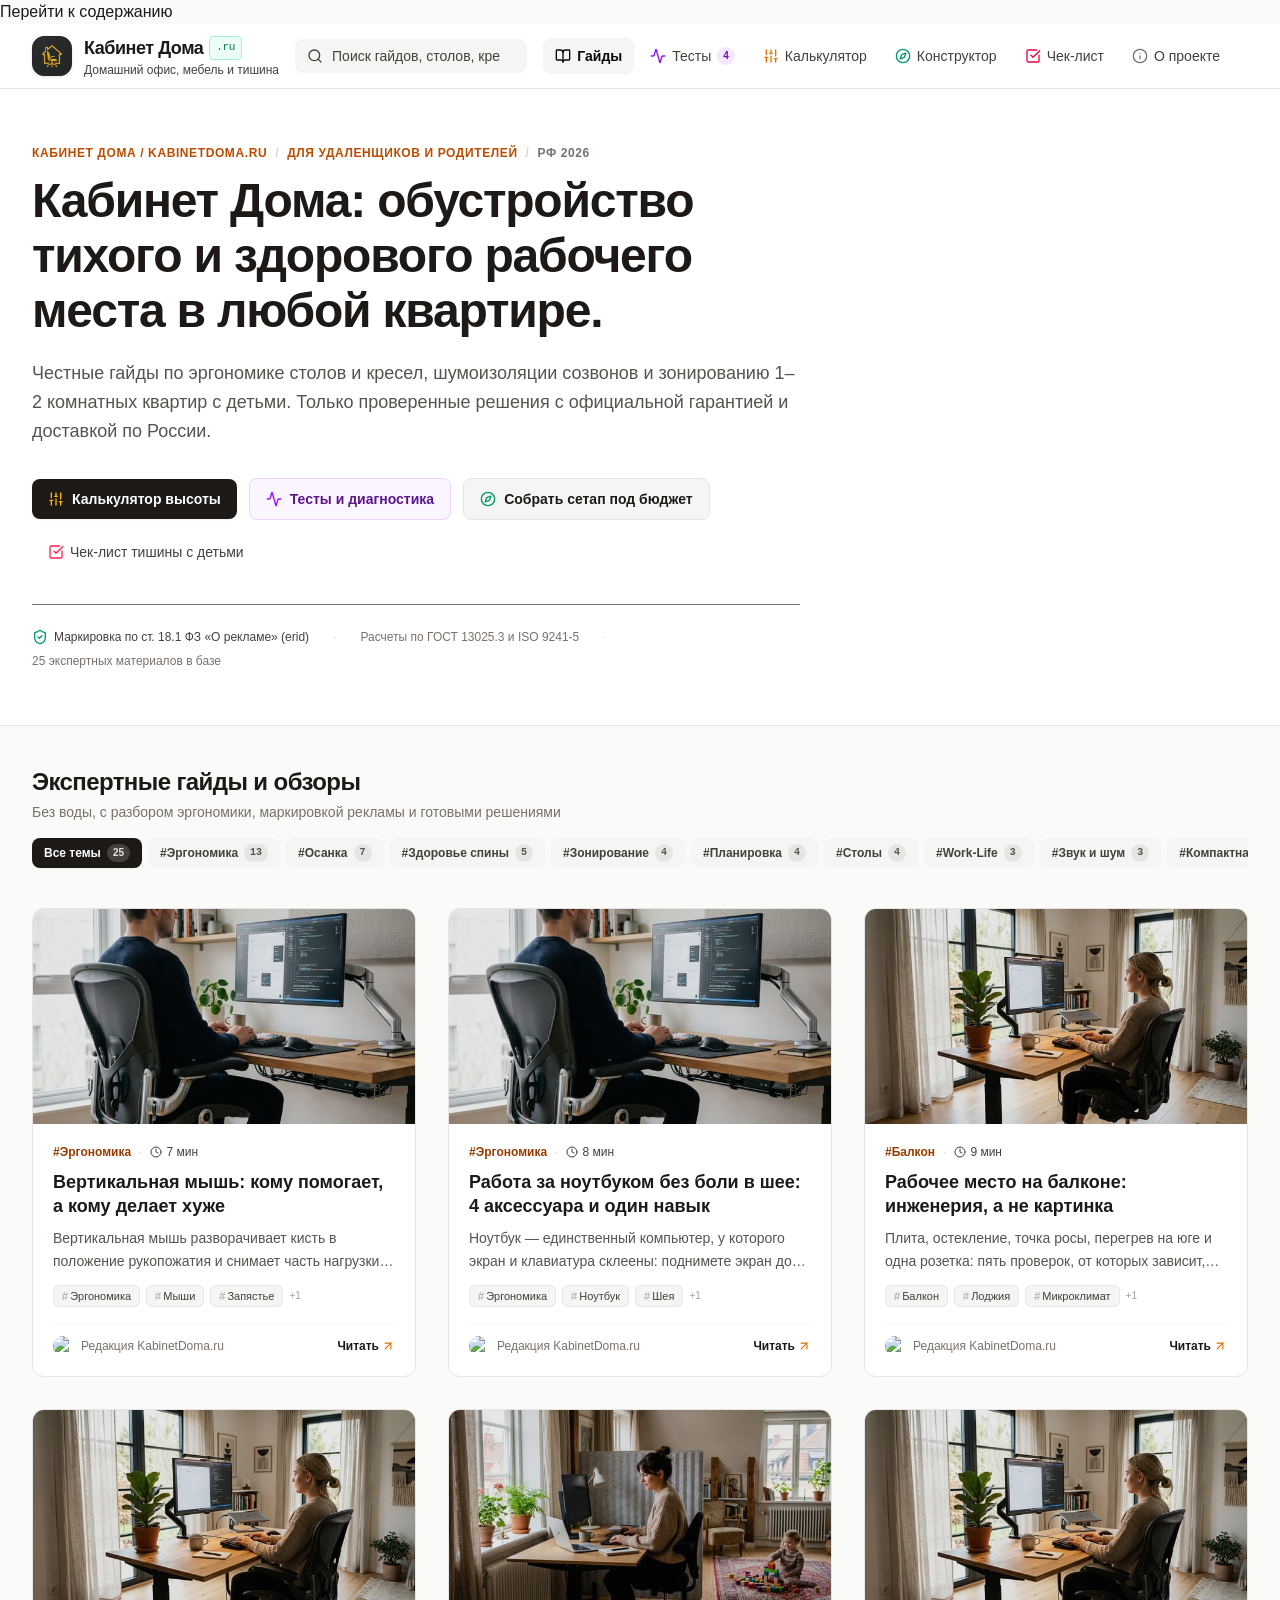
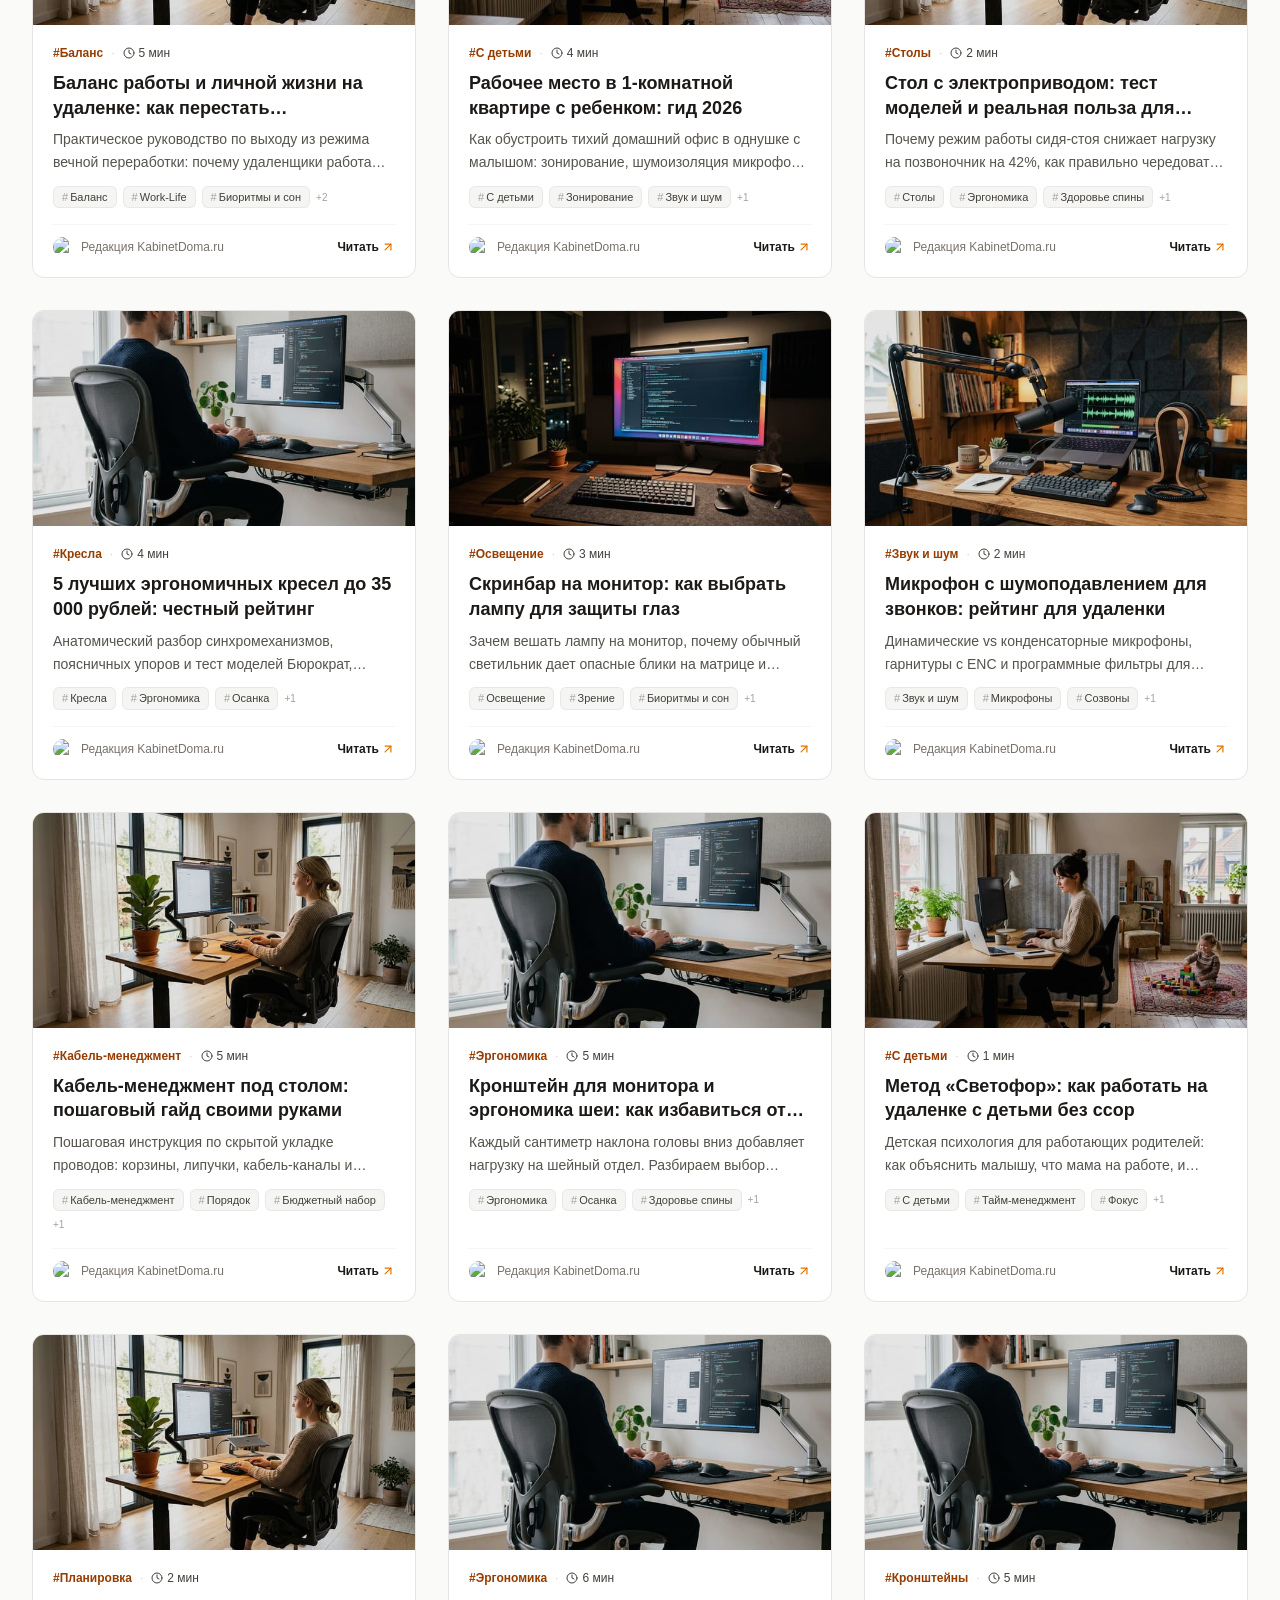
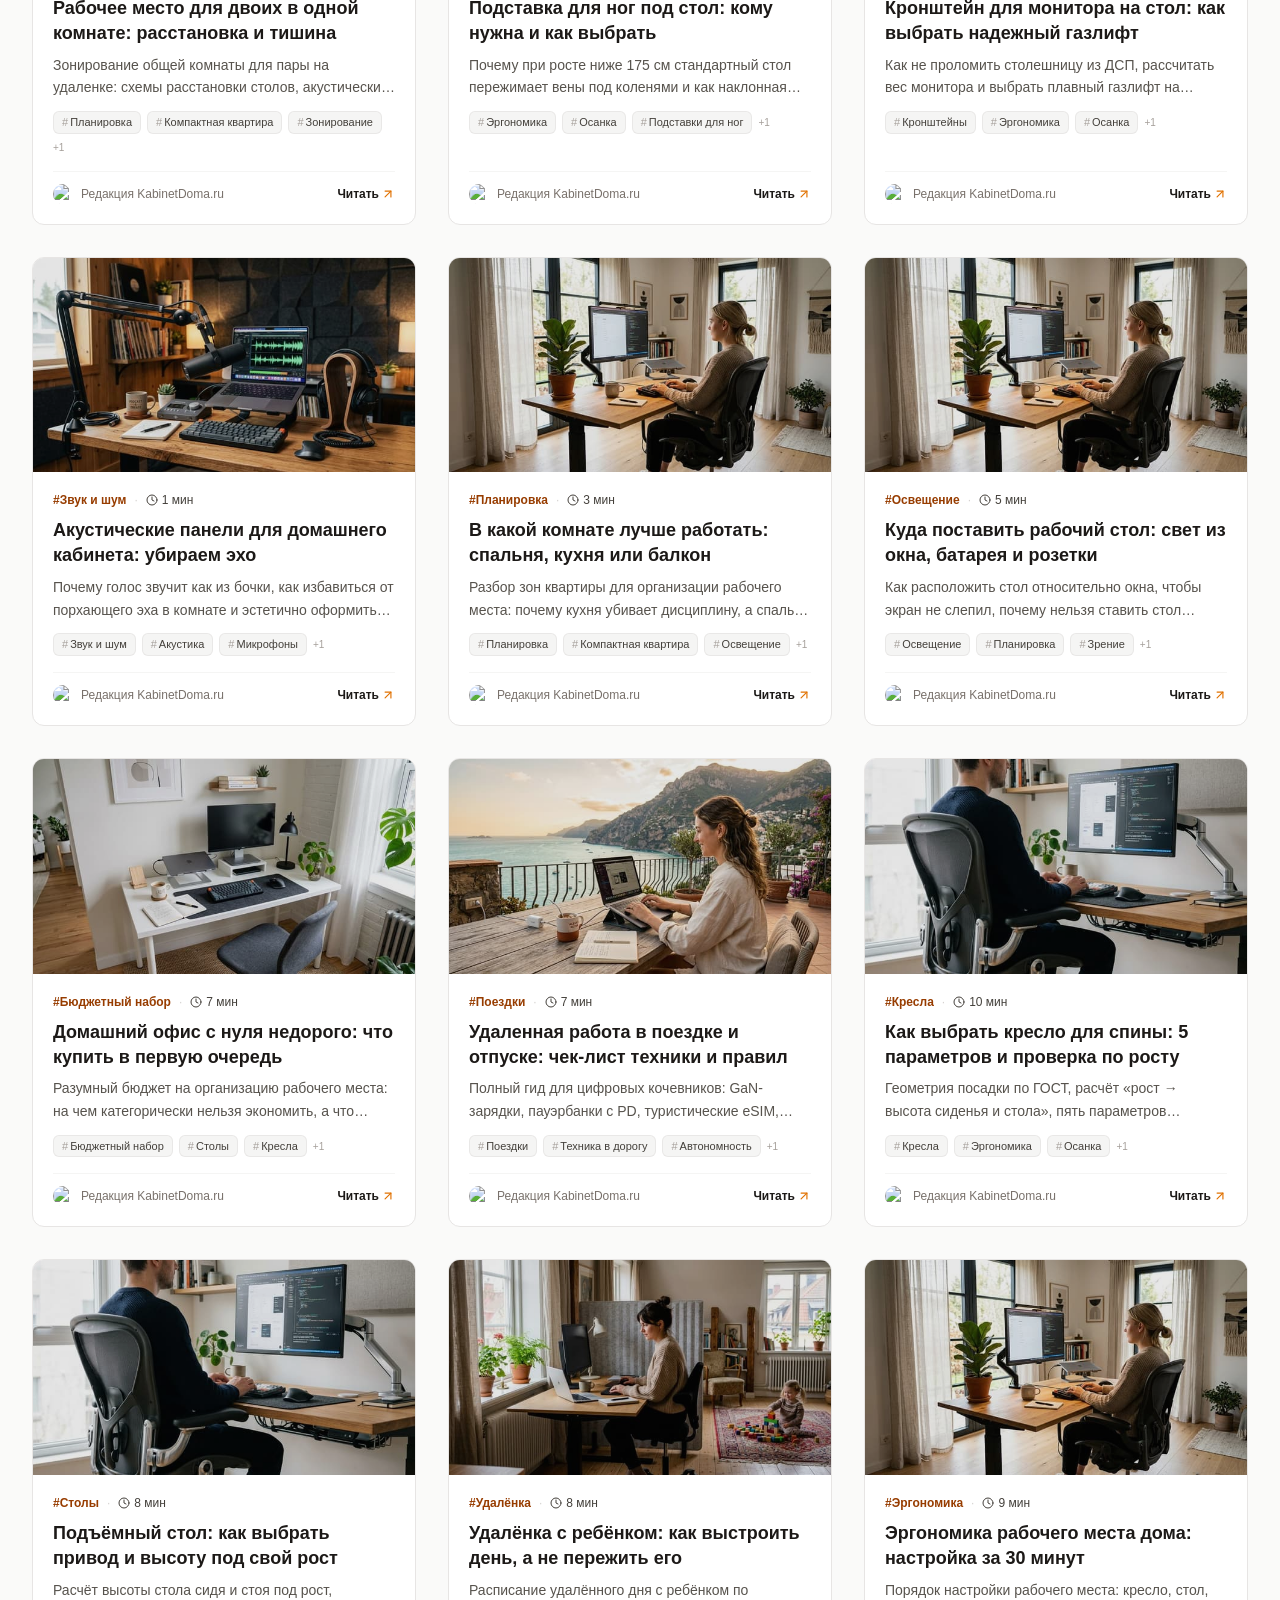
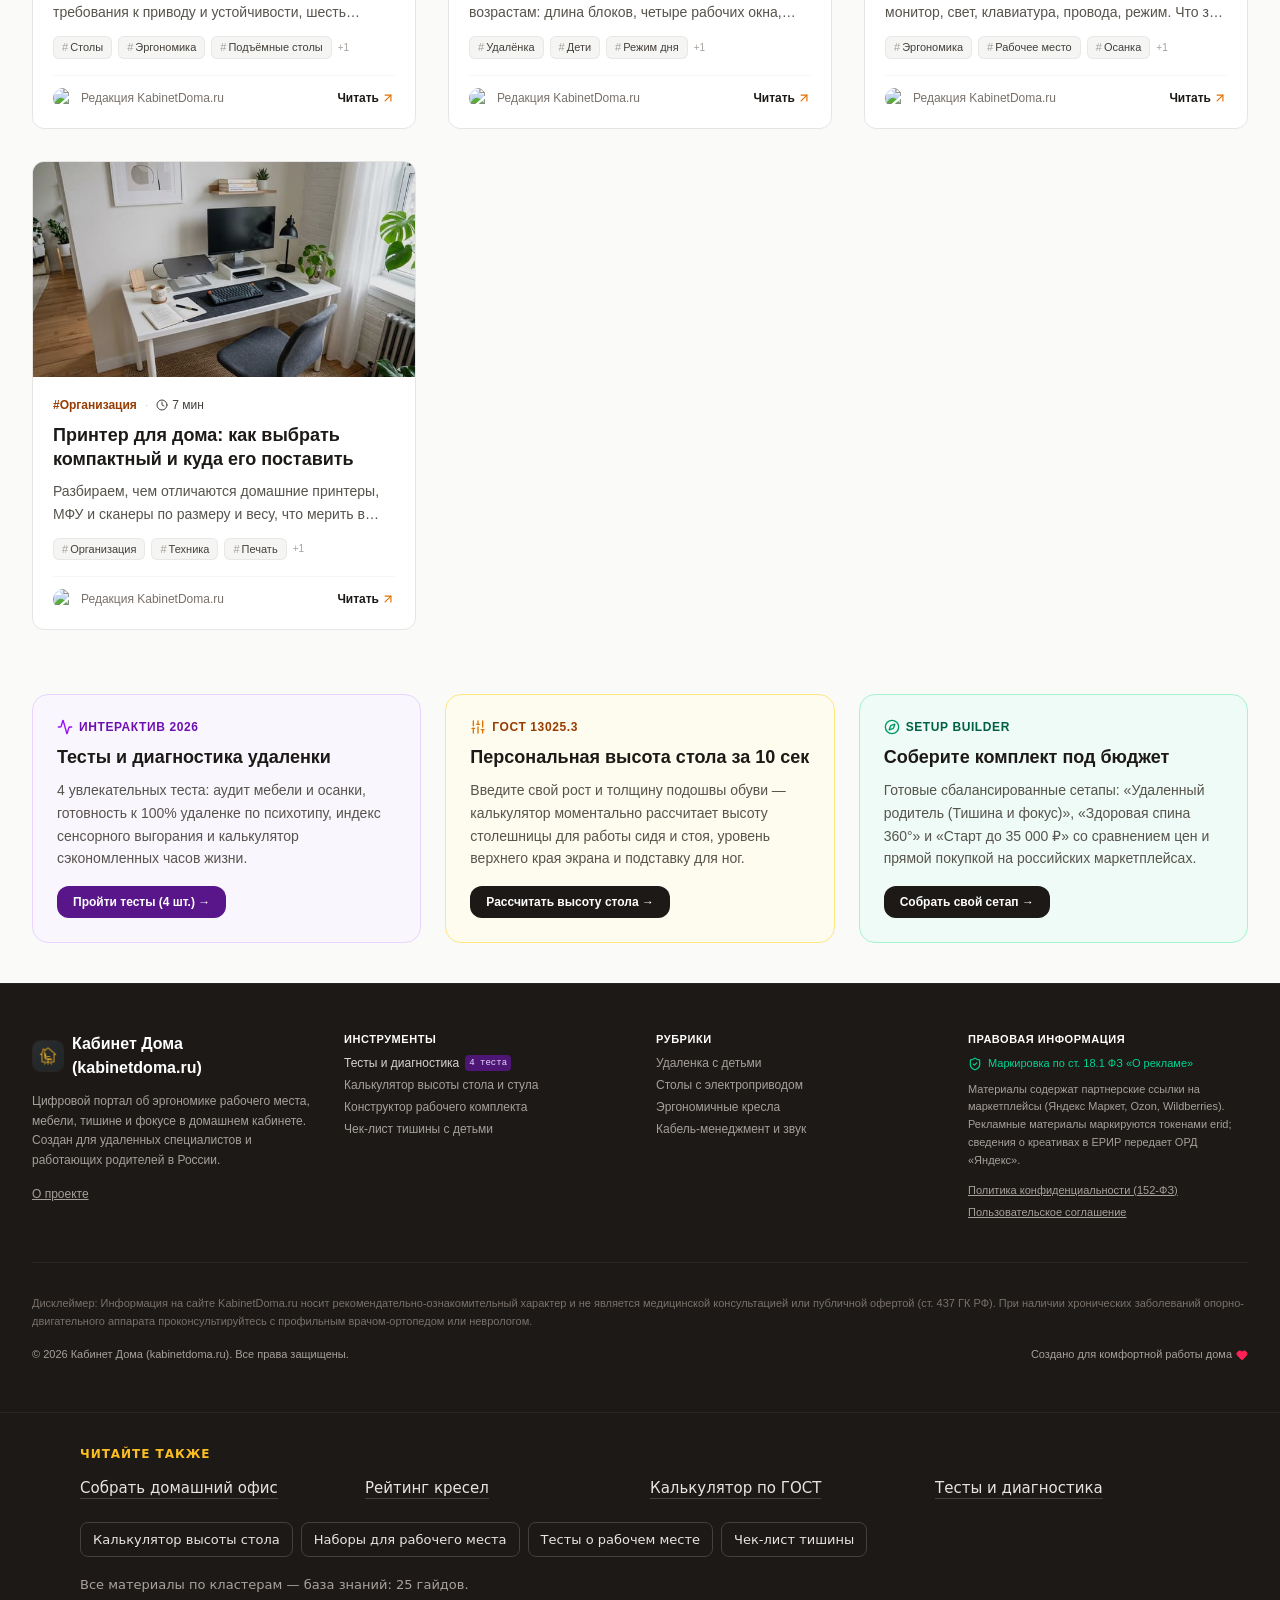
==== commit 3009c6c8: "Обновление сайта: статическая сборка, 26 страниц, meta-тег Mitgo/Admitad Пререндеренные статьи и раз" ====
--- a/about/index.html
+++ b/about/index.html
@@ -95,7 +95,7 @@
     <h2>Читайте также</h2>
     <ul><li><a href="/article/domashnij-ofis-s-nulya-nedorogo/">Собрать домашний офис</a></li><li><a href="/article/5-luchshih-ergonomichnyh-kresel-rejting/">Рейтинг кресел</a></li><li><a href="/calculator/">Калькулятор по ГОСТ</a></li><li><a href="/tests/">Тесты и диагностика</a></li></ul>
     <div class="kd-tools"><a href="/calculator/">Калькулятор высоты стола</a><a href="/builder/">Наборы для рабочего места</a><a href="/tests/">Тесты о рабочем месте</a><a href="/checklist/">Чек-лист тишины</a></div>
-    <p class="kd-all">Все материалы по кластерам — <a href="/articles/">база знаний: 24 гайда</a>.</p>
+    <p class="kd-all">Все материалы по кластерам — <a href="/articles/">база знаний: 25 гайдов</a>.</p>
   </div>
 </section>
 <!-- /kd-links -->
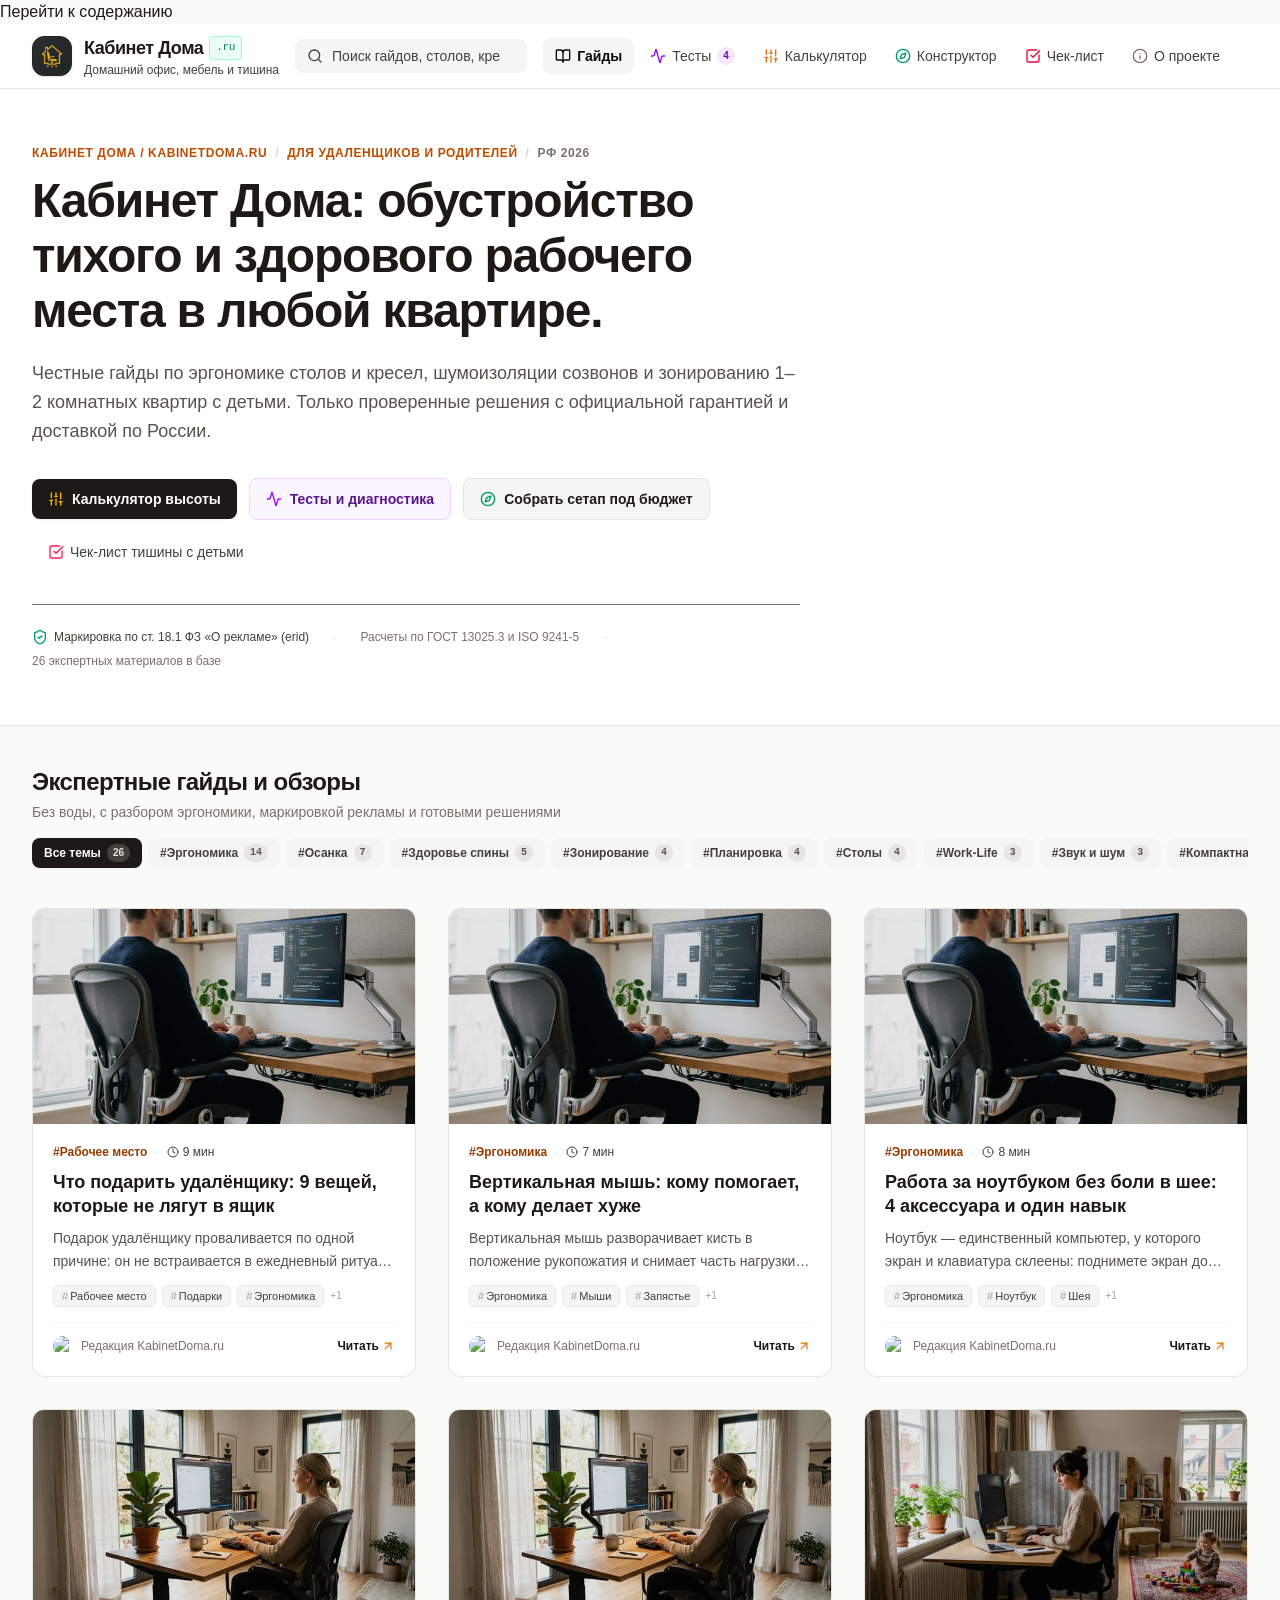
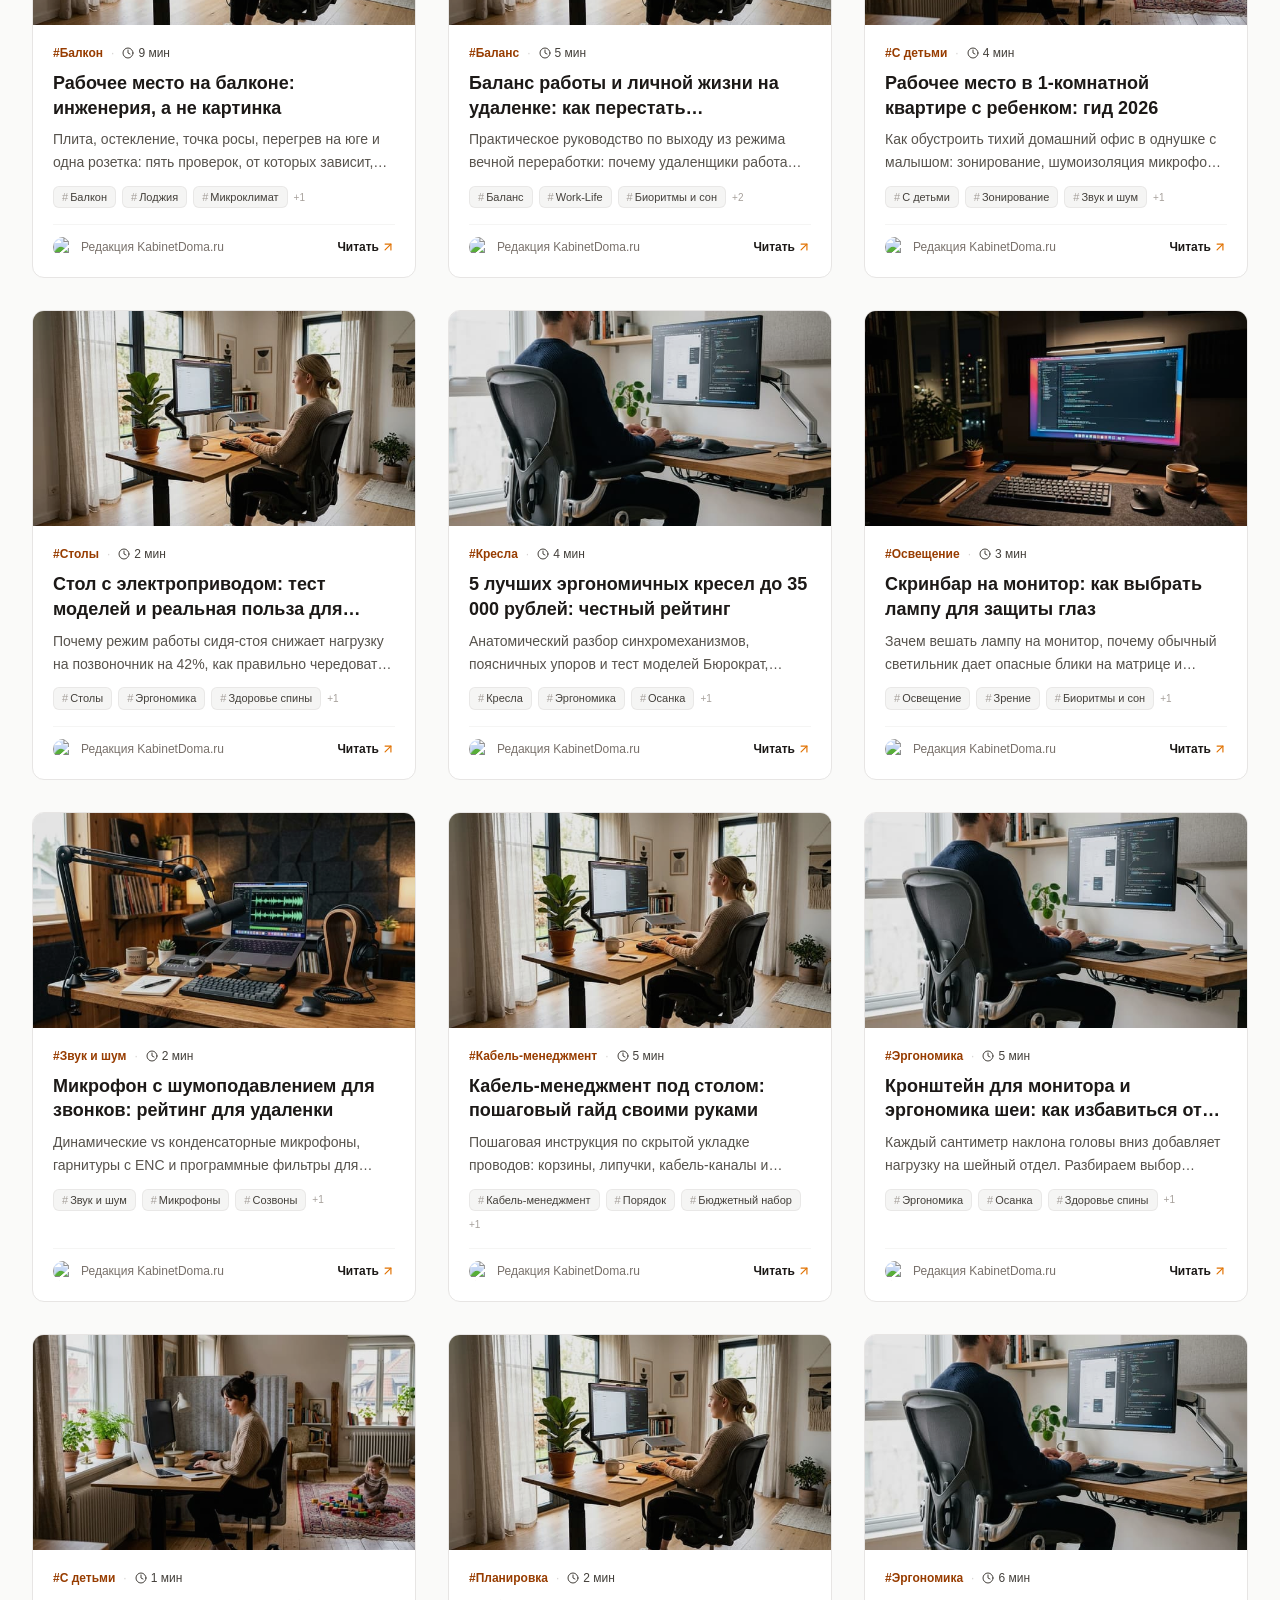
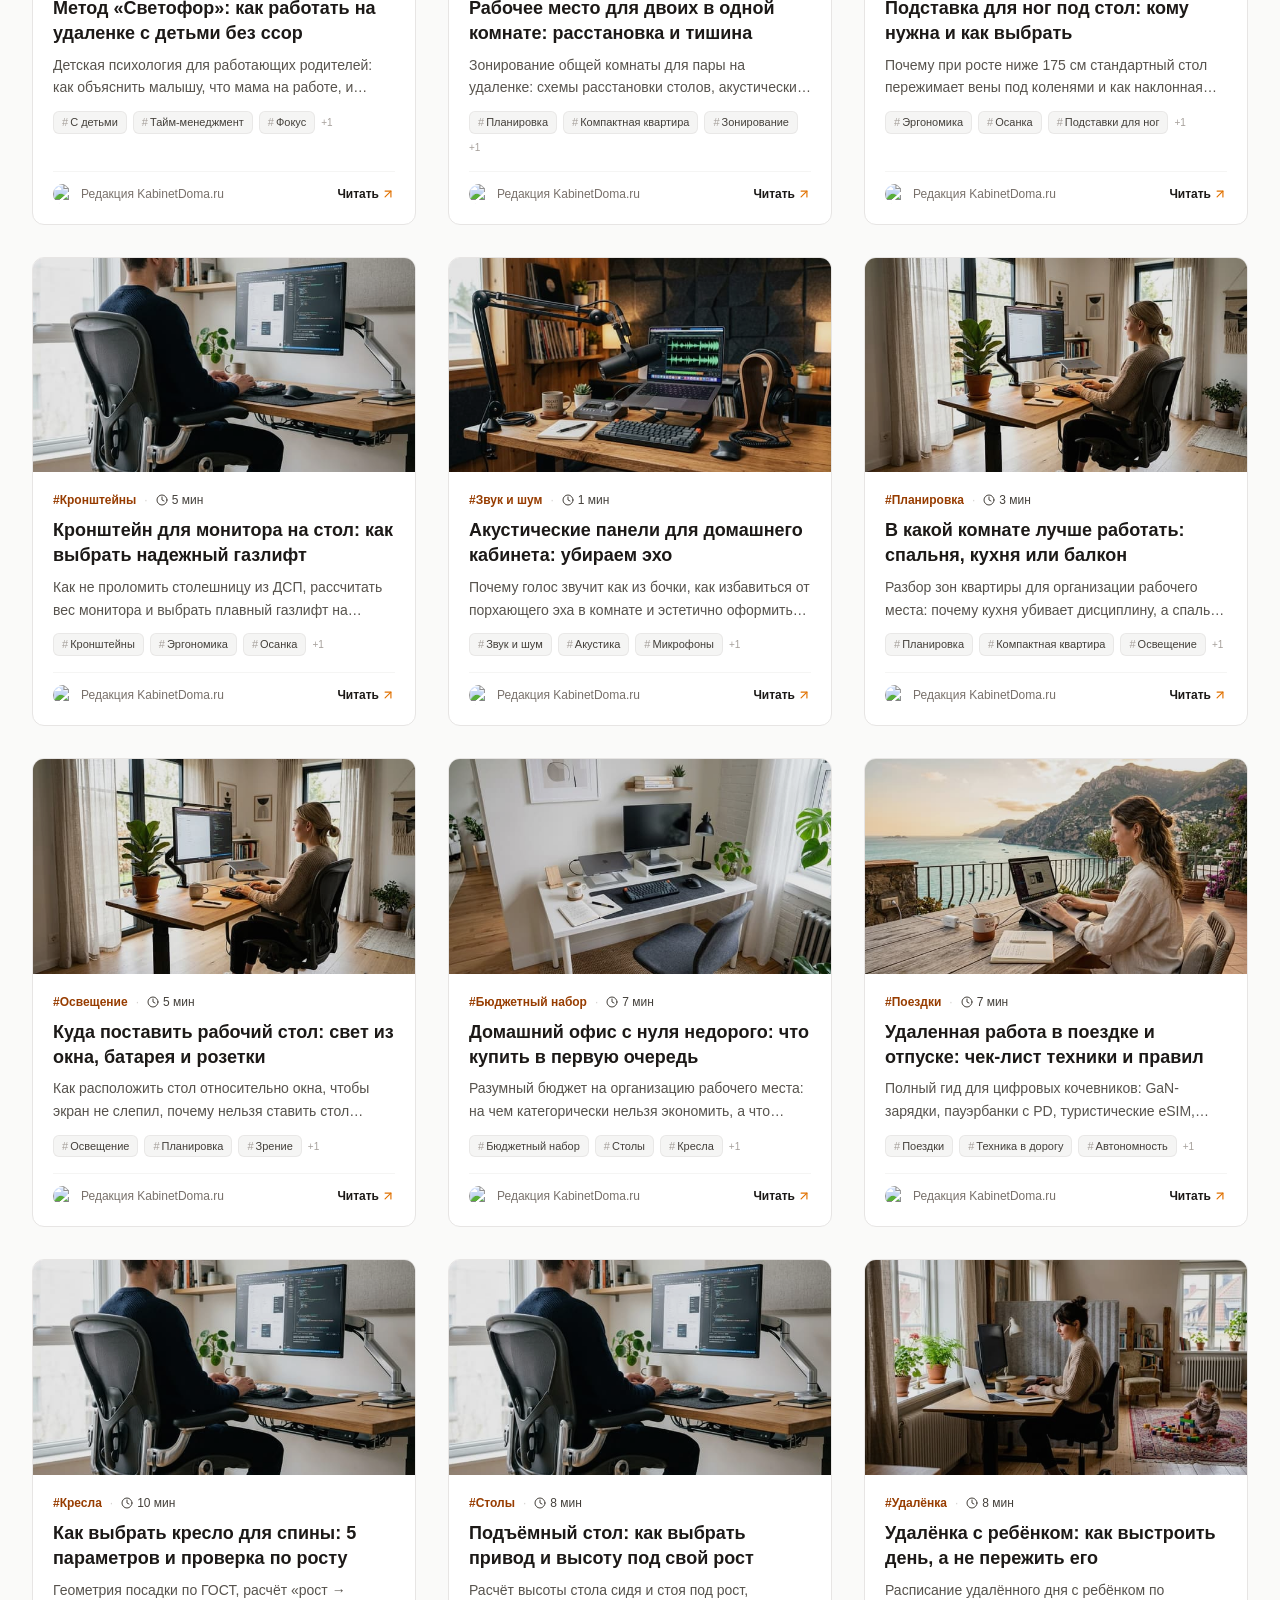
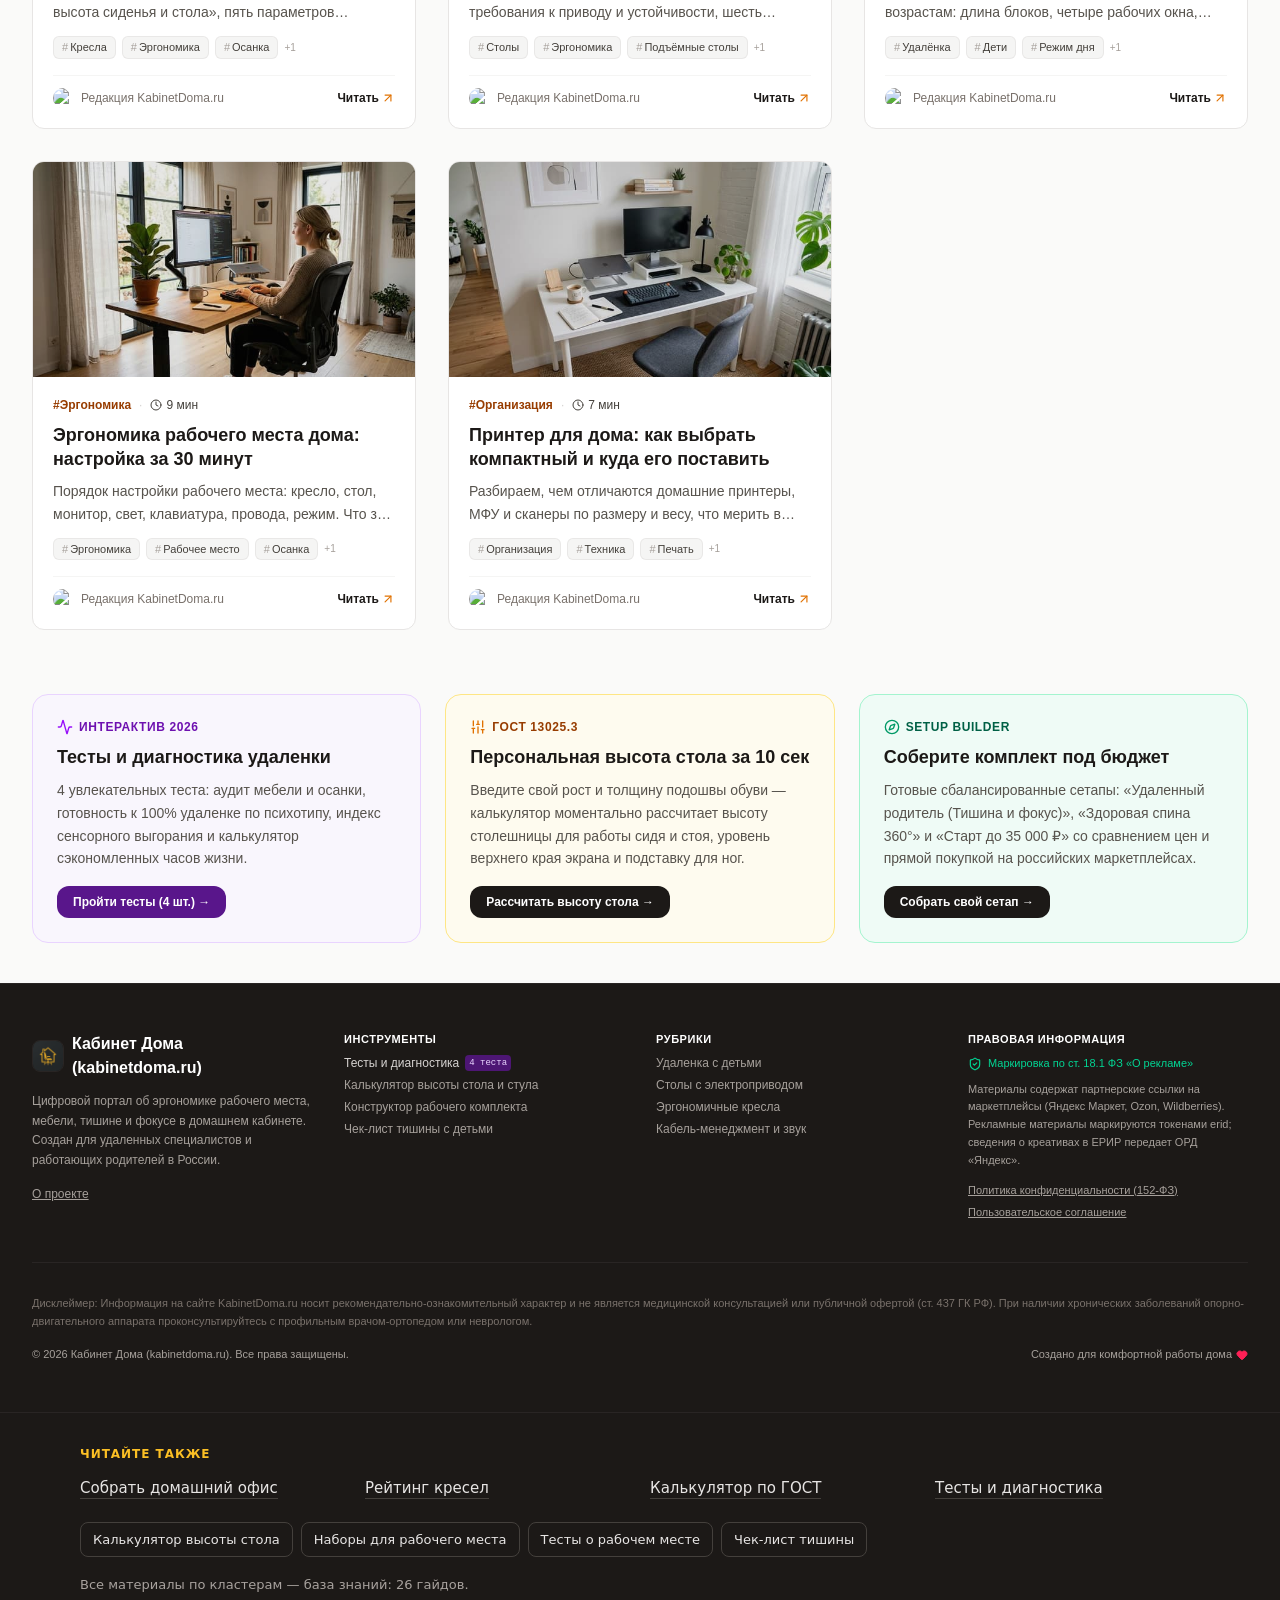
==== commit b9552ec3: "Обновление сайта: статическая сборка, 26 страниц, meta-тег Mitgo/Admitad Пререндеренные статьи и раз" ====
--- a/about/index.html
+++ b/about/index.html
@@ -95,7 +95,7 @@
     <h2>Читайте также</h2>
     <ul><li><a href="/article/domashnij-ofis-s-nulya-nedorogo/">Собрать домашний офис</a></li><li><a href="/article/5-luchshih-ergonomichnyh-kresel-rejting/">Рейтинг кресел</a></li><li><a href="/calculator/">Калькулятор по ГОСТ</a></li><li><a href="/tests/">Тесты и диагностика</a></li></ul>
     <div class="kd-tools"><a href="/calculator/">Калькулятор высоты стола</a><a href="/builder/">Наборы для рабочего места</a><a href="/tests/">Тесты о рабочем месте</a><a href="/checklist/">Чек-лист тишины</a></div>
-    <p class="kd-all">Все материалы по кластерам — <a href="/articles/">база знаний: 25 гайдов</a>.</p>
+    <p class="kd-all">Все материалы по кластерам — <a href="/articles/">база знаний: 26 гайдов</a>.</p>
   </div>
 </section>
 <!-- /kd-links -->
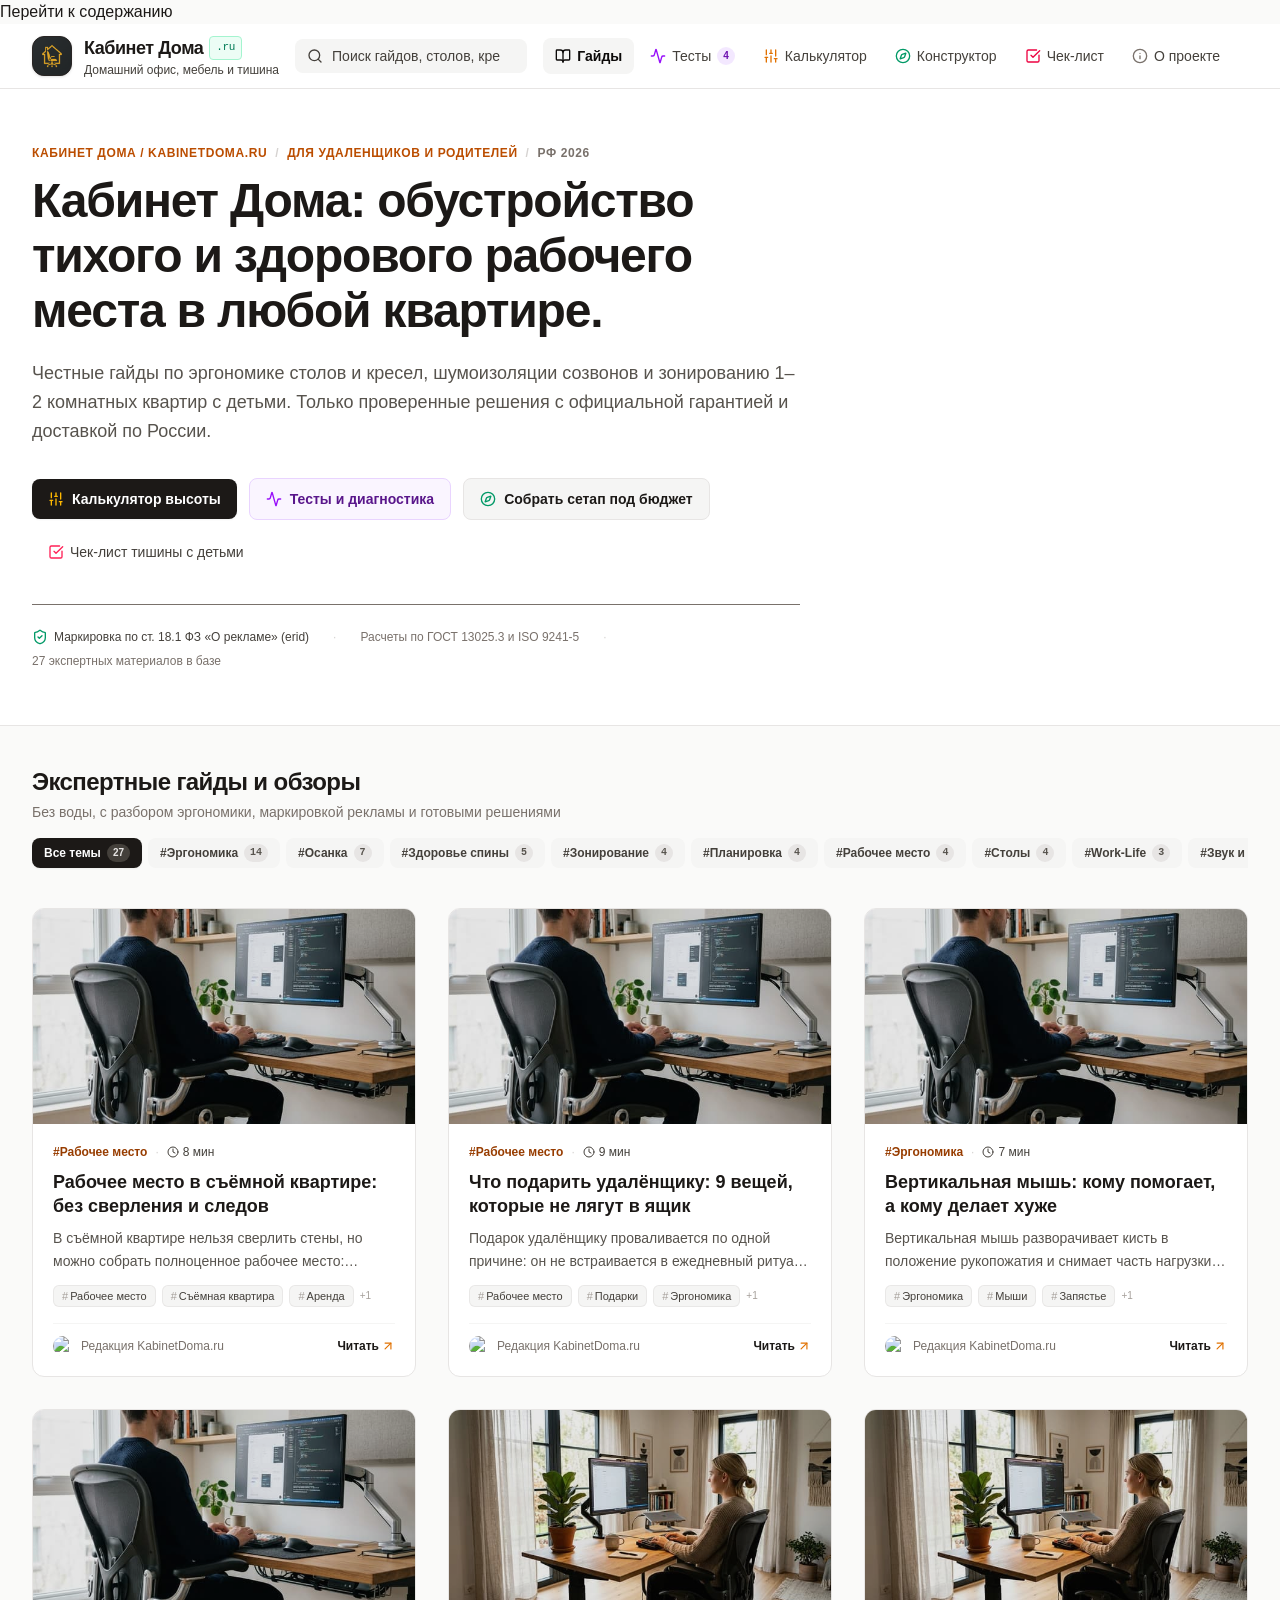
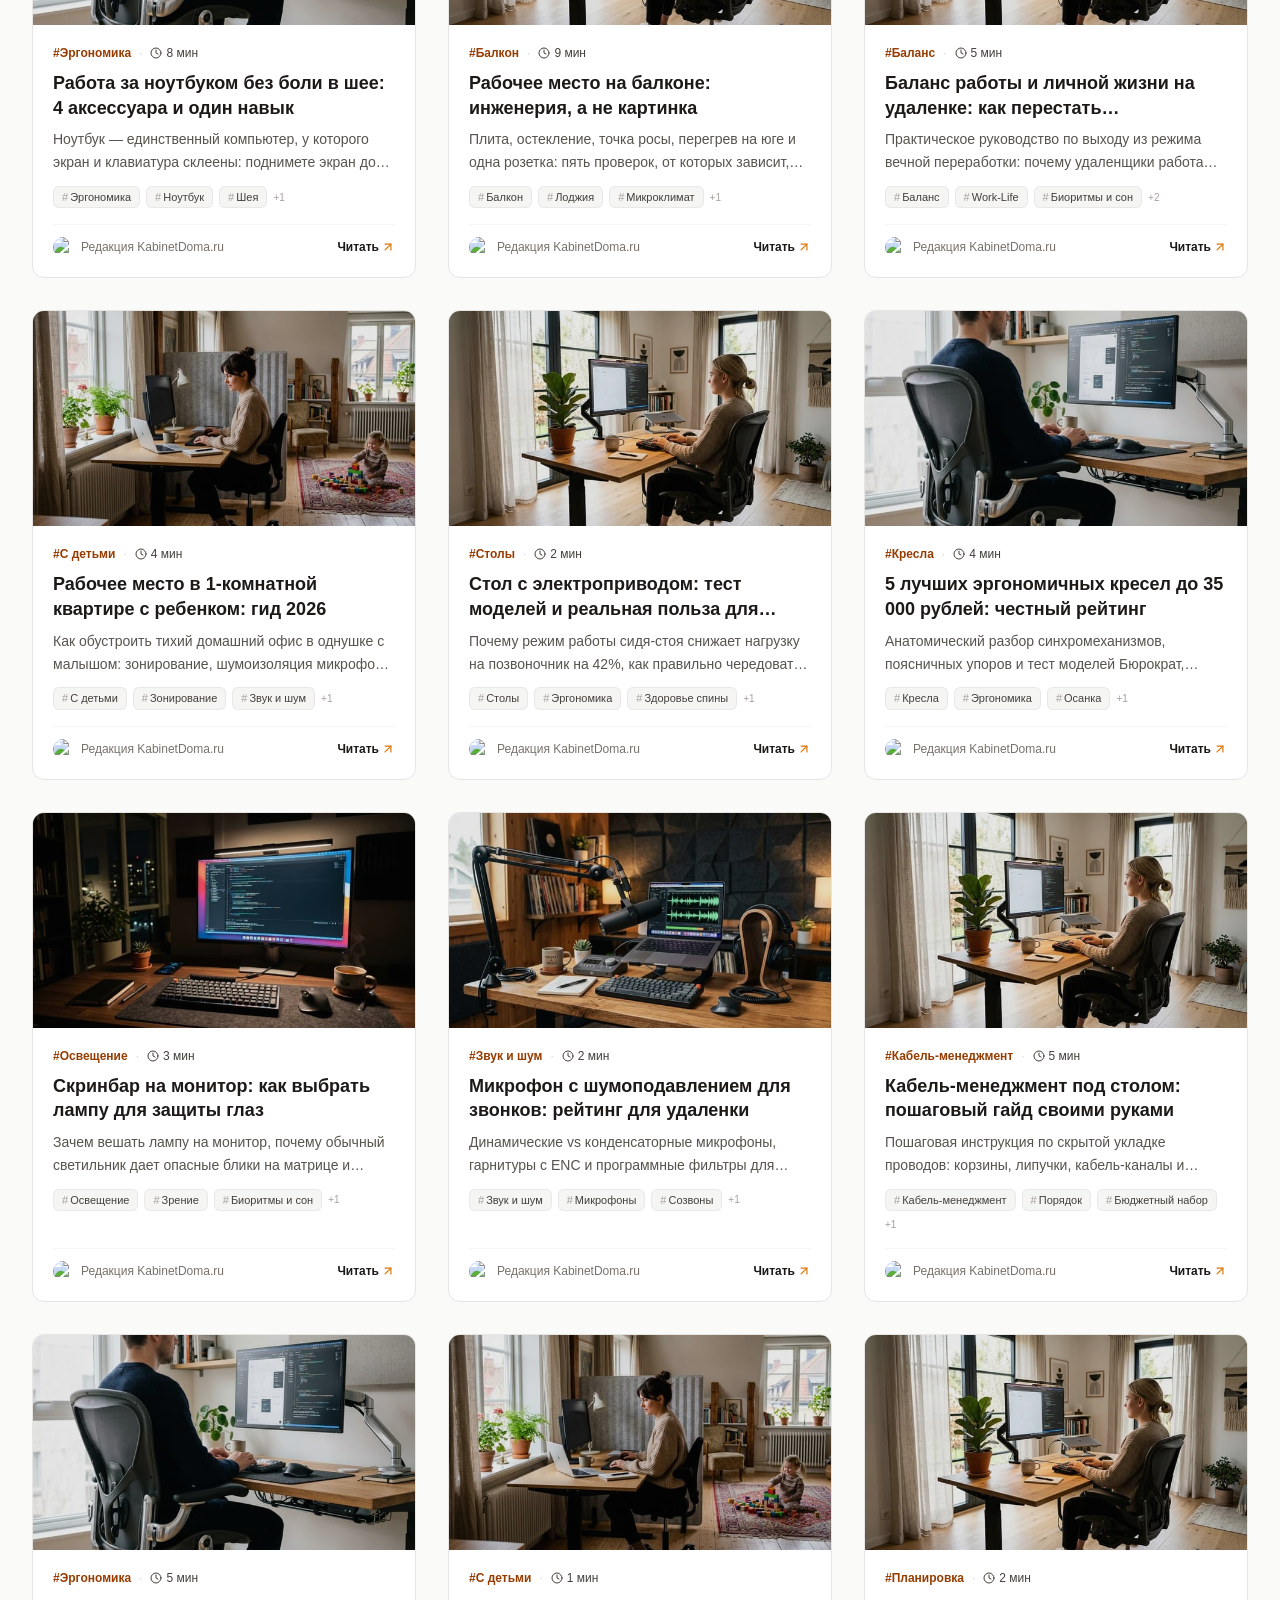
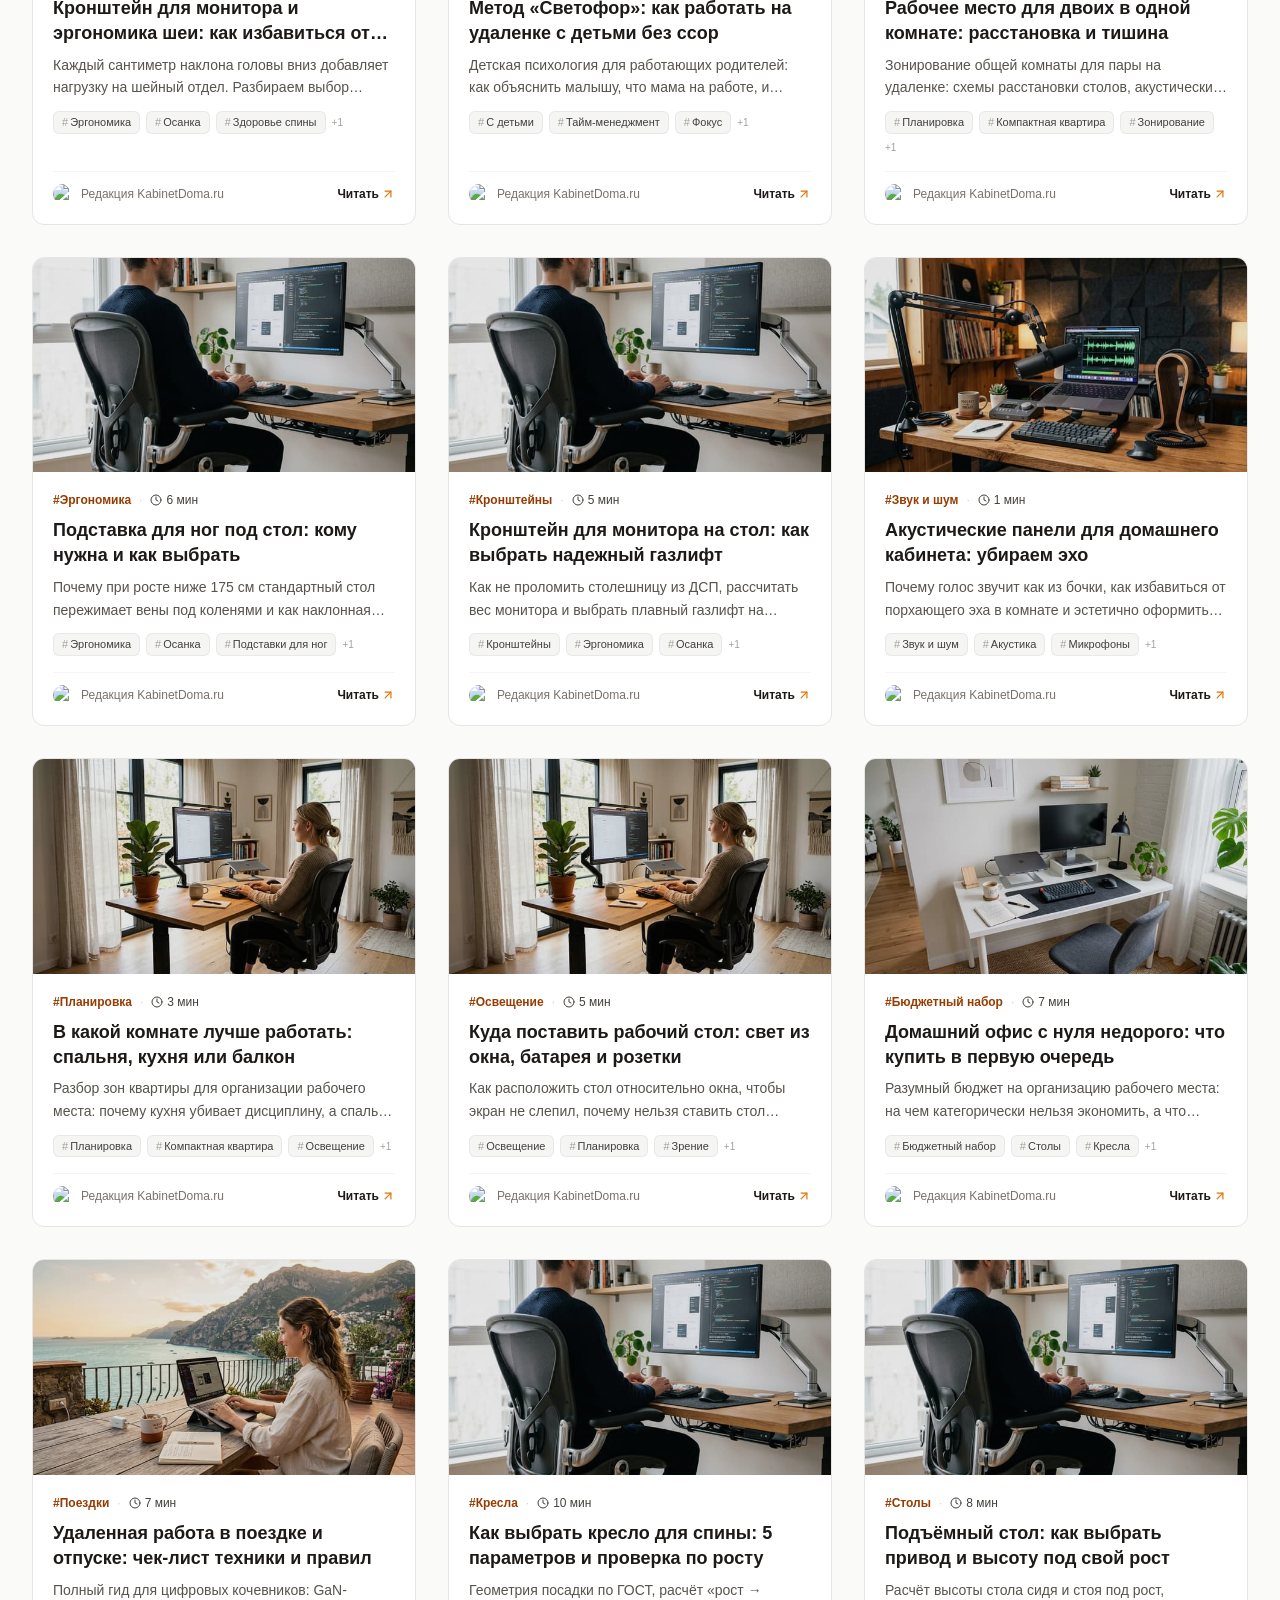
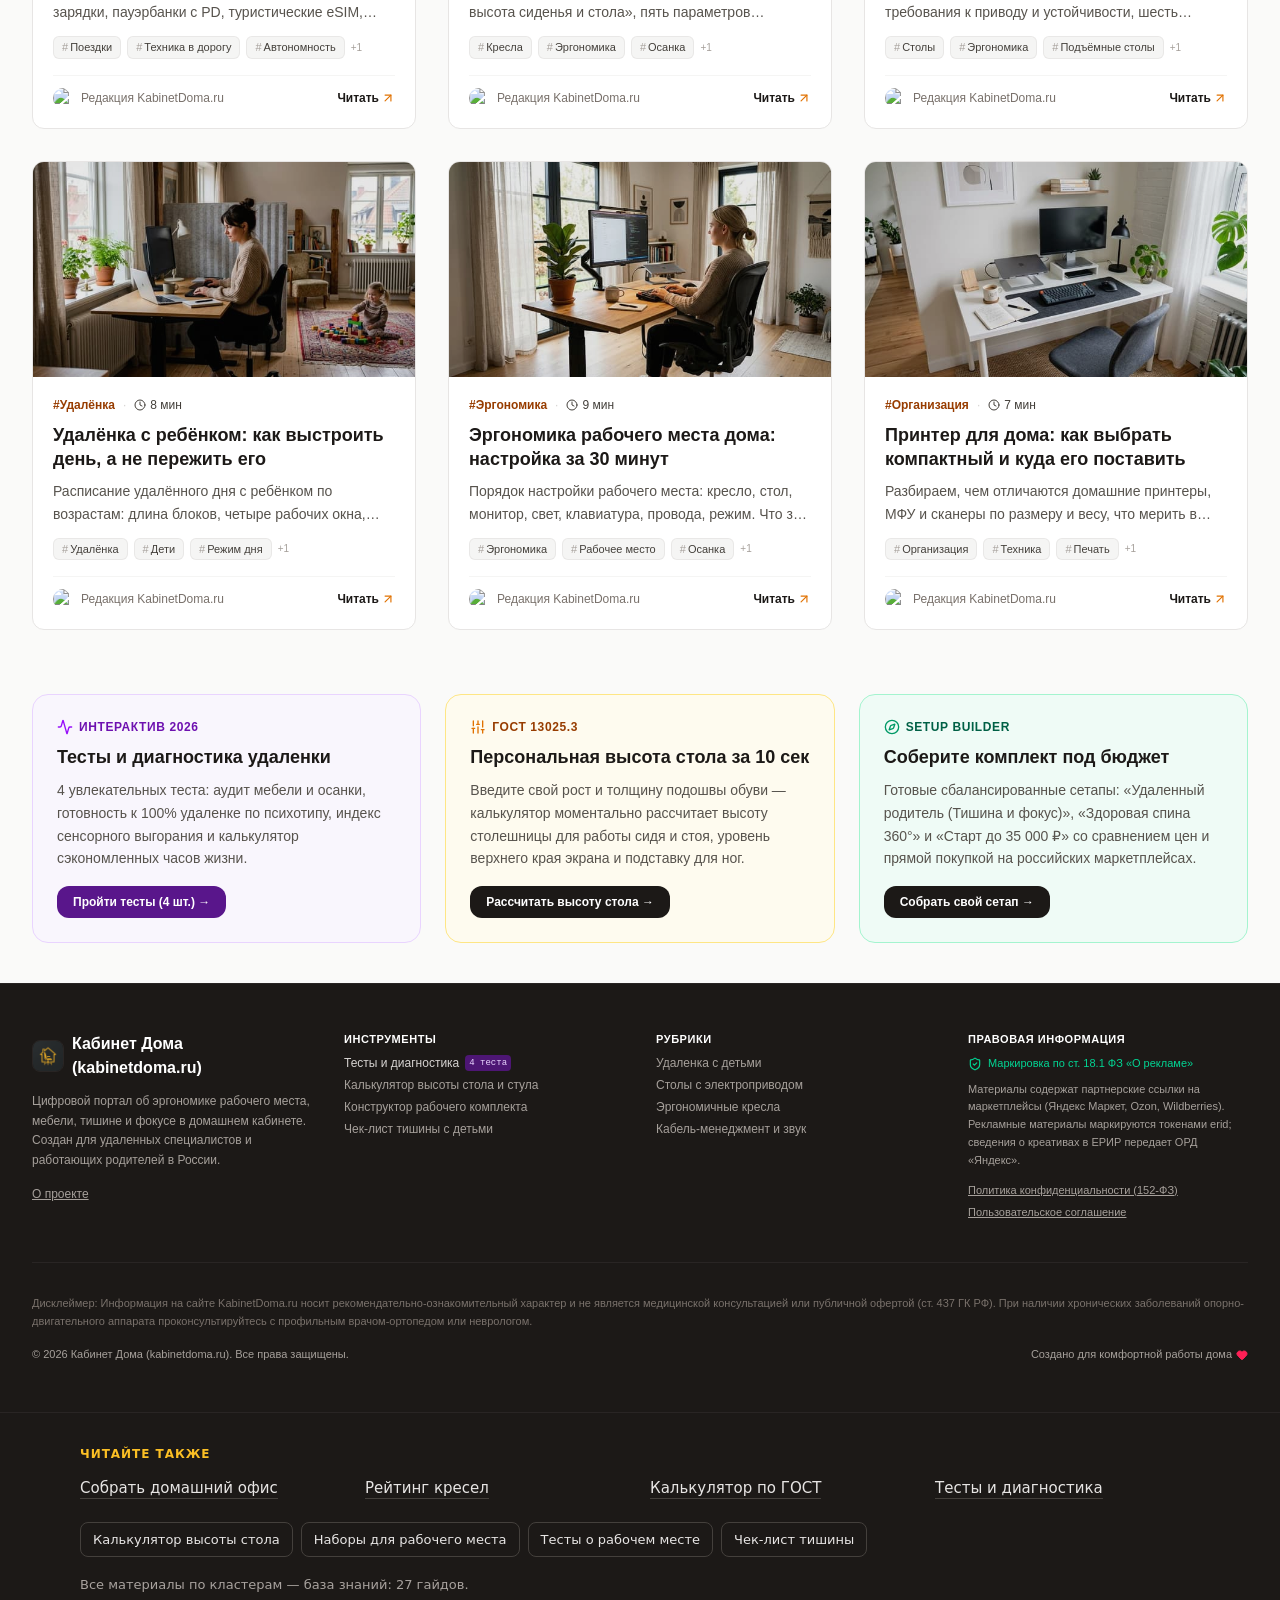
==== commit 6e52243f: "Обновление сайта: статическая сборка, 26 страниц, meta-тег Mitgo/Admitad Пререндеренные статьи и раз" ====
--- a/about/index.html
+++ b/about/index.html
@@ -95,7 +95,7 @@
     <h2>Читайте также</h2>
     <ul><li><a href="/article/domashnij-ofis-s-nulya-nedorogo/">Собрать домашний офис</a></li><li><a href="/article/5-luchshih-ergonomichnyh-kresel-rejting/">Рейтинг кресел</a></li><li><a href="/calculator/">Калькулятор по ГОСТ</a></li><li><a href="/tests/">Тесты и диагностика</a></li></ul>
     <div class="kd-tools"><a href="/calculator/">Калькулятор высоты стола</a><a href="/builder/">Наборы для рабочего места</a><a href="/tests/">Тесты о рабочем месте</a><a href="/checklist/">Чек-лист тишины</a></div>
-    <p class="kd-all">Все материалы по кластерам — <a href="/articles/">база знаний: 26 гайдов</a>.</p>
+    <p class="kd-all">Все материалы по кластерам — <a href="/articles/">база знаний: 27 гайдов</a>.</p>
   </div>
 </section>
 <!-- /kd-links -->
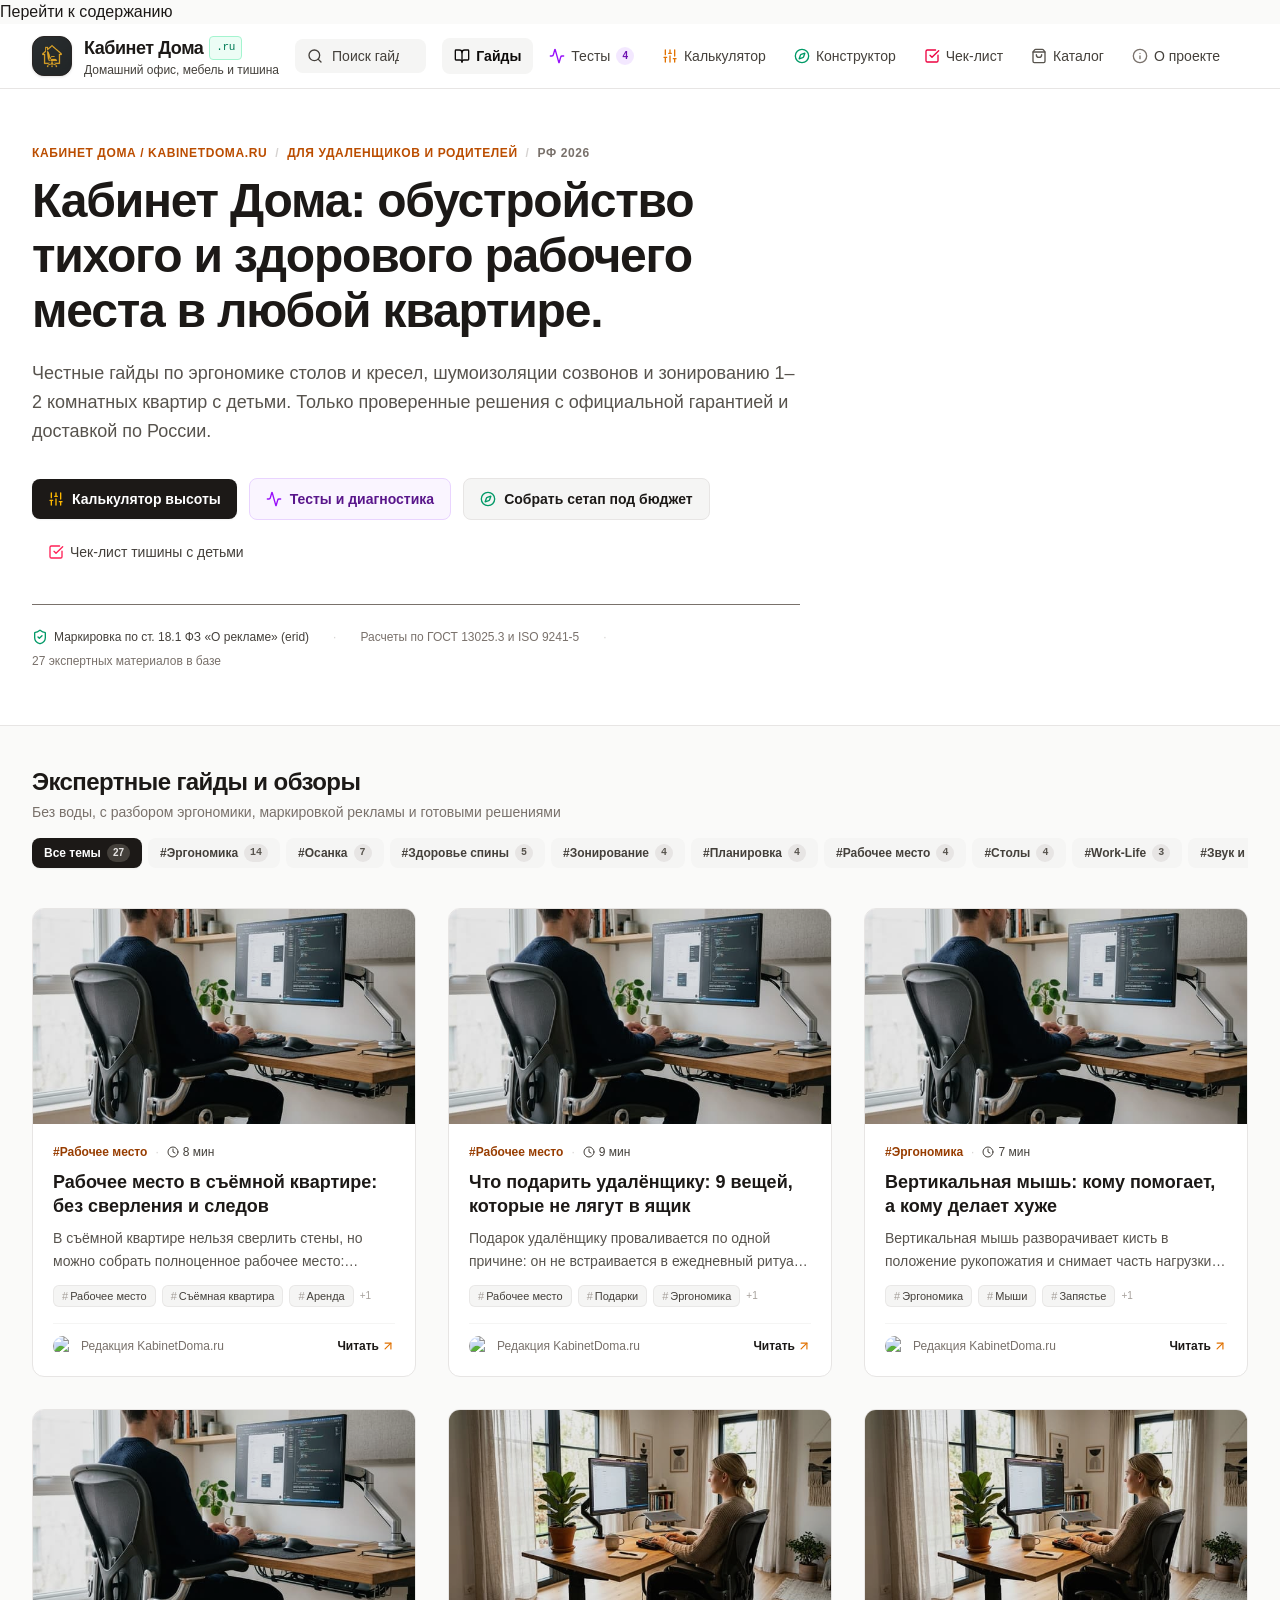
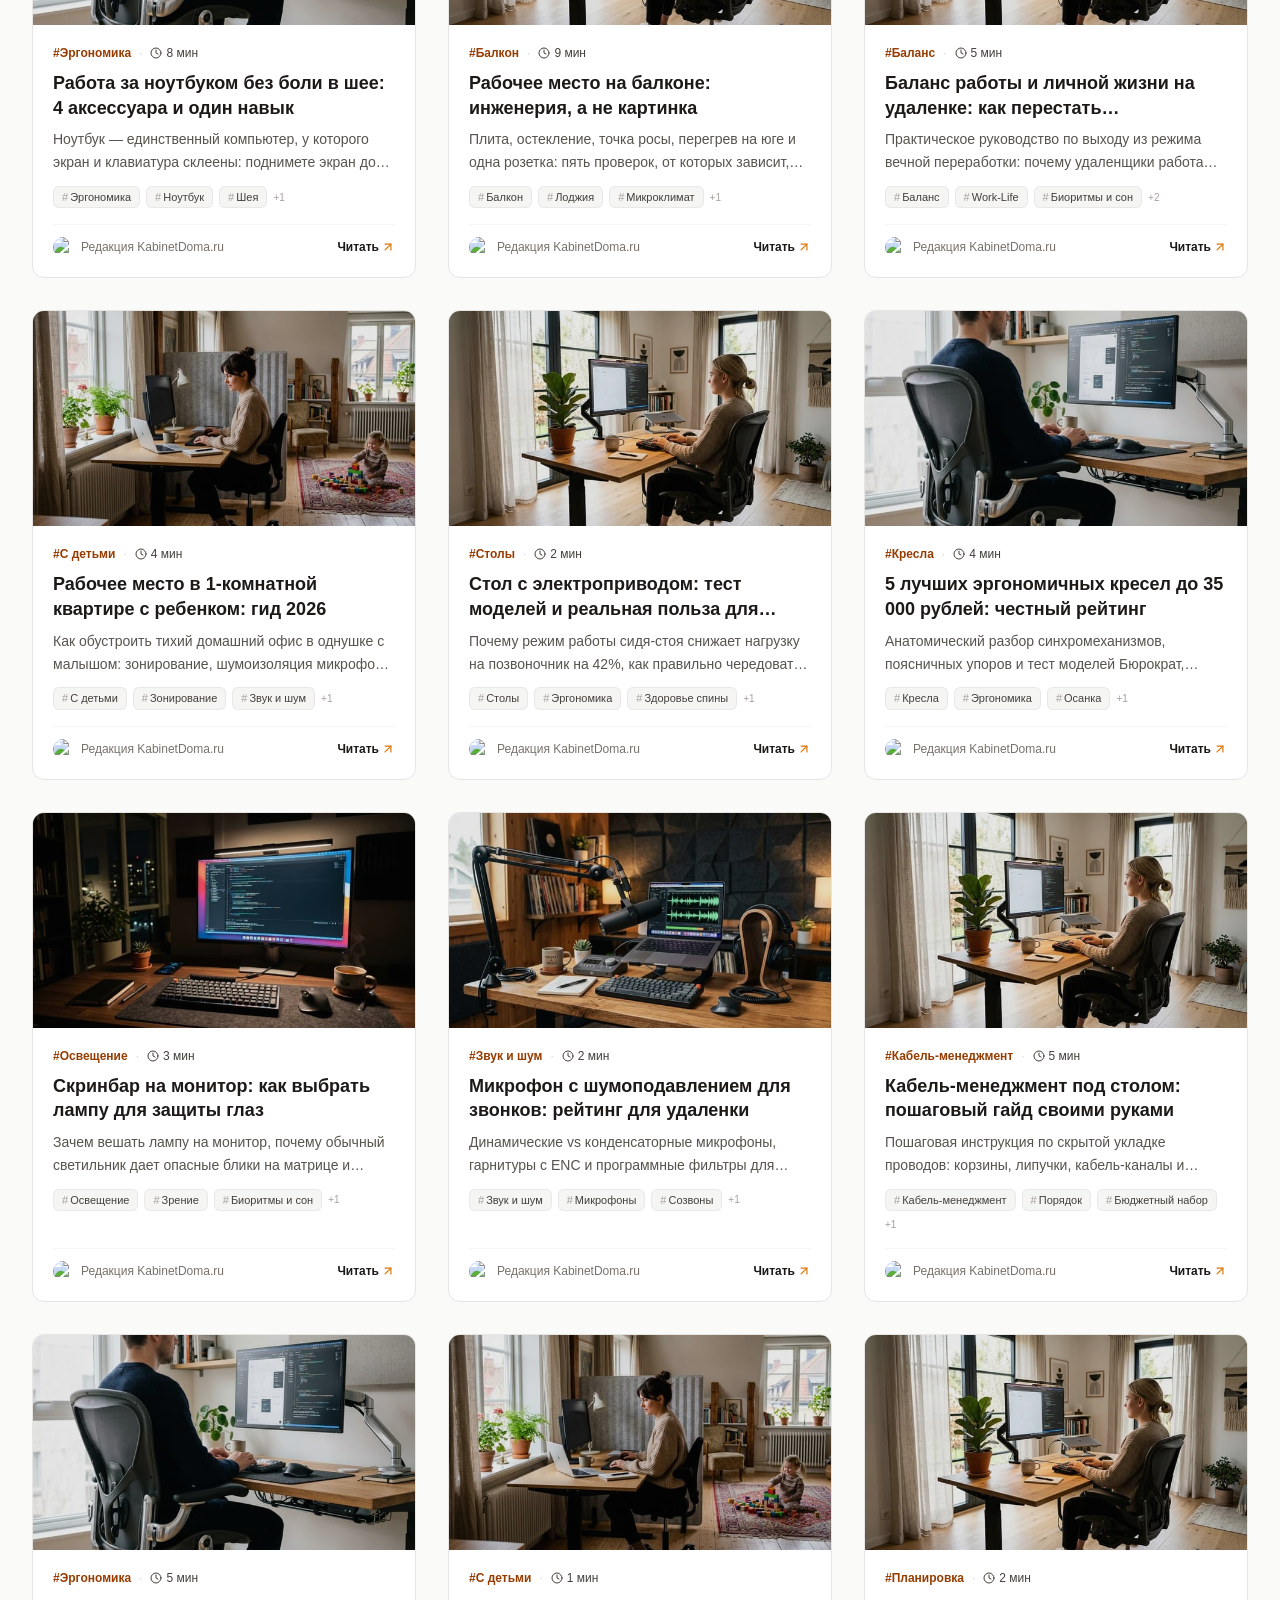
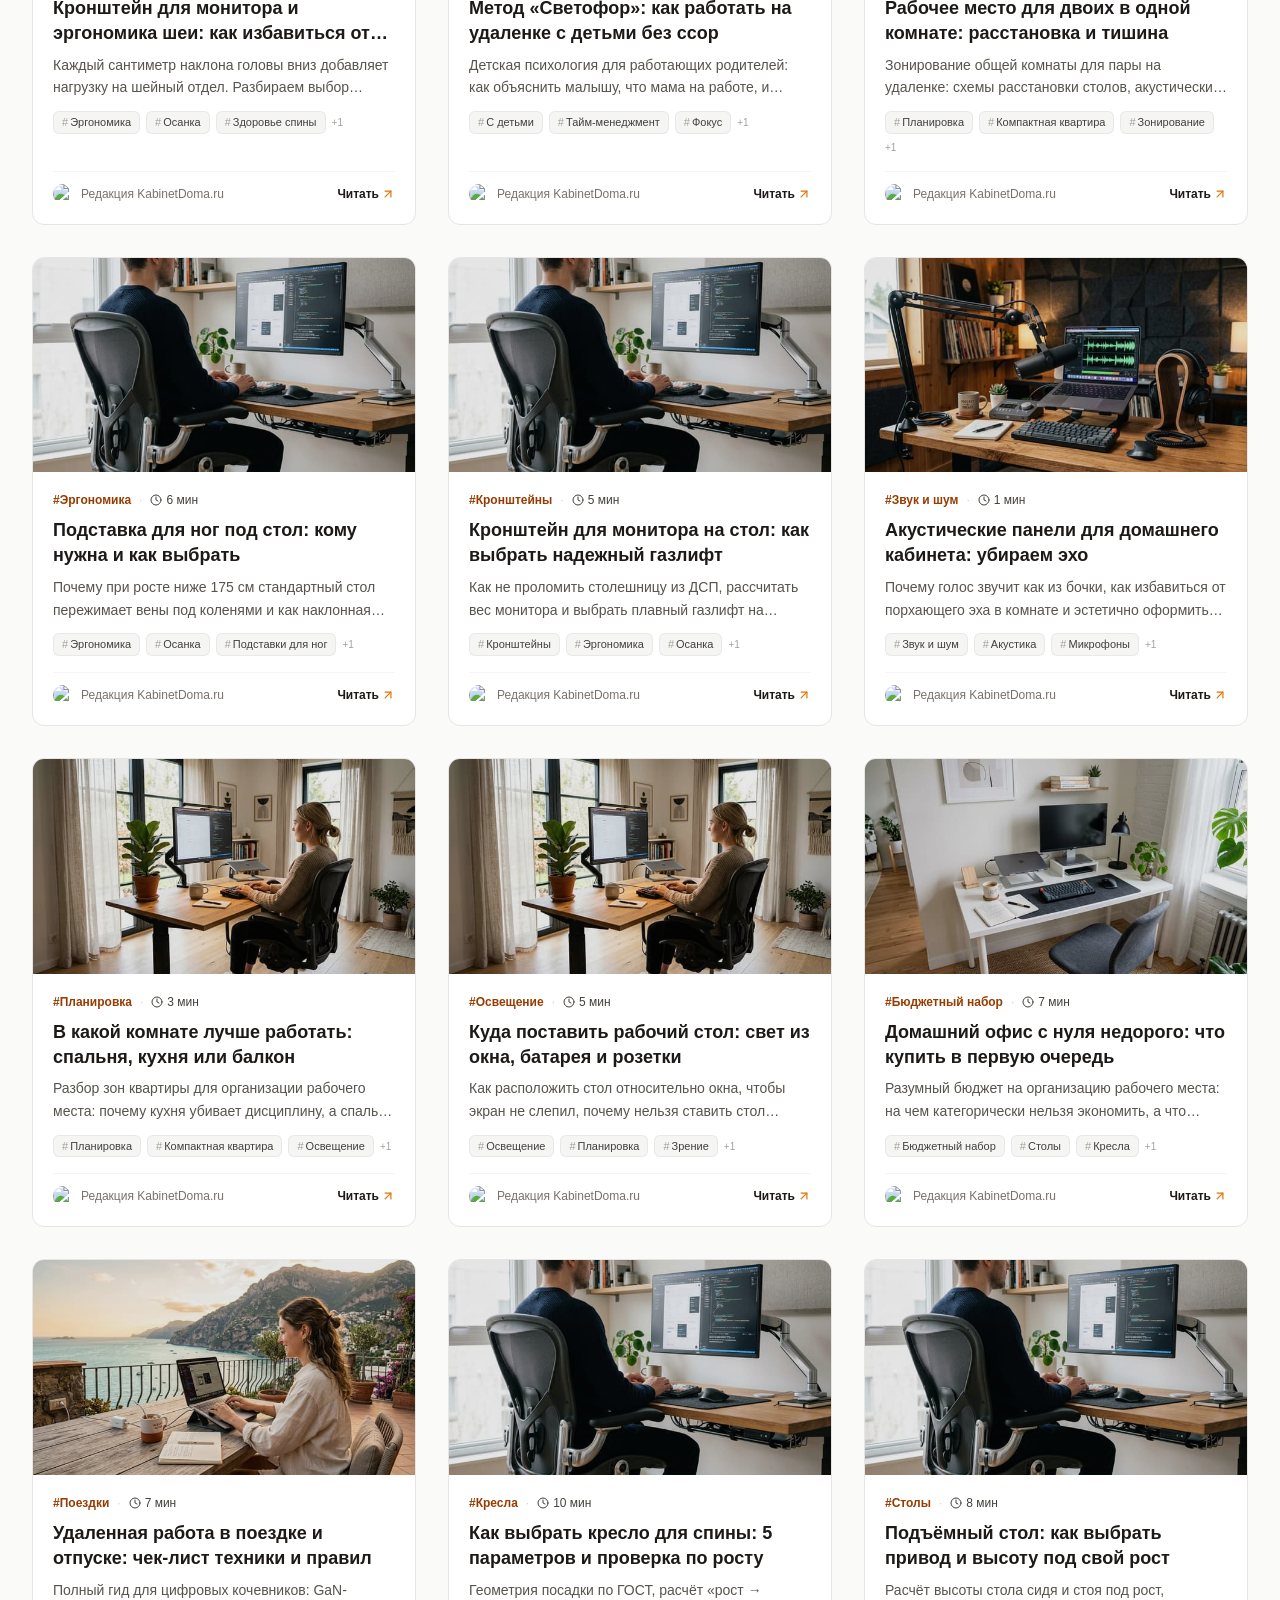
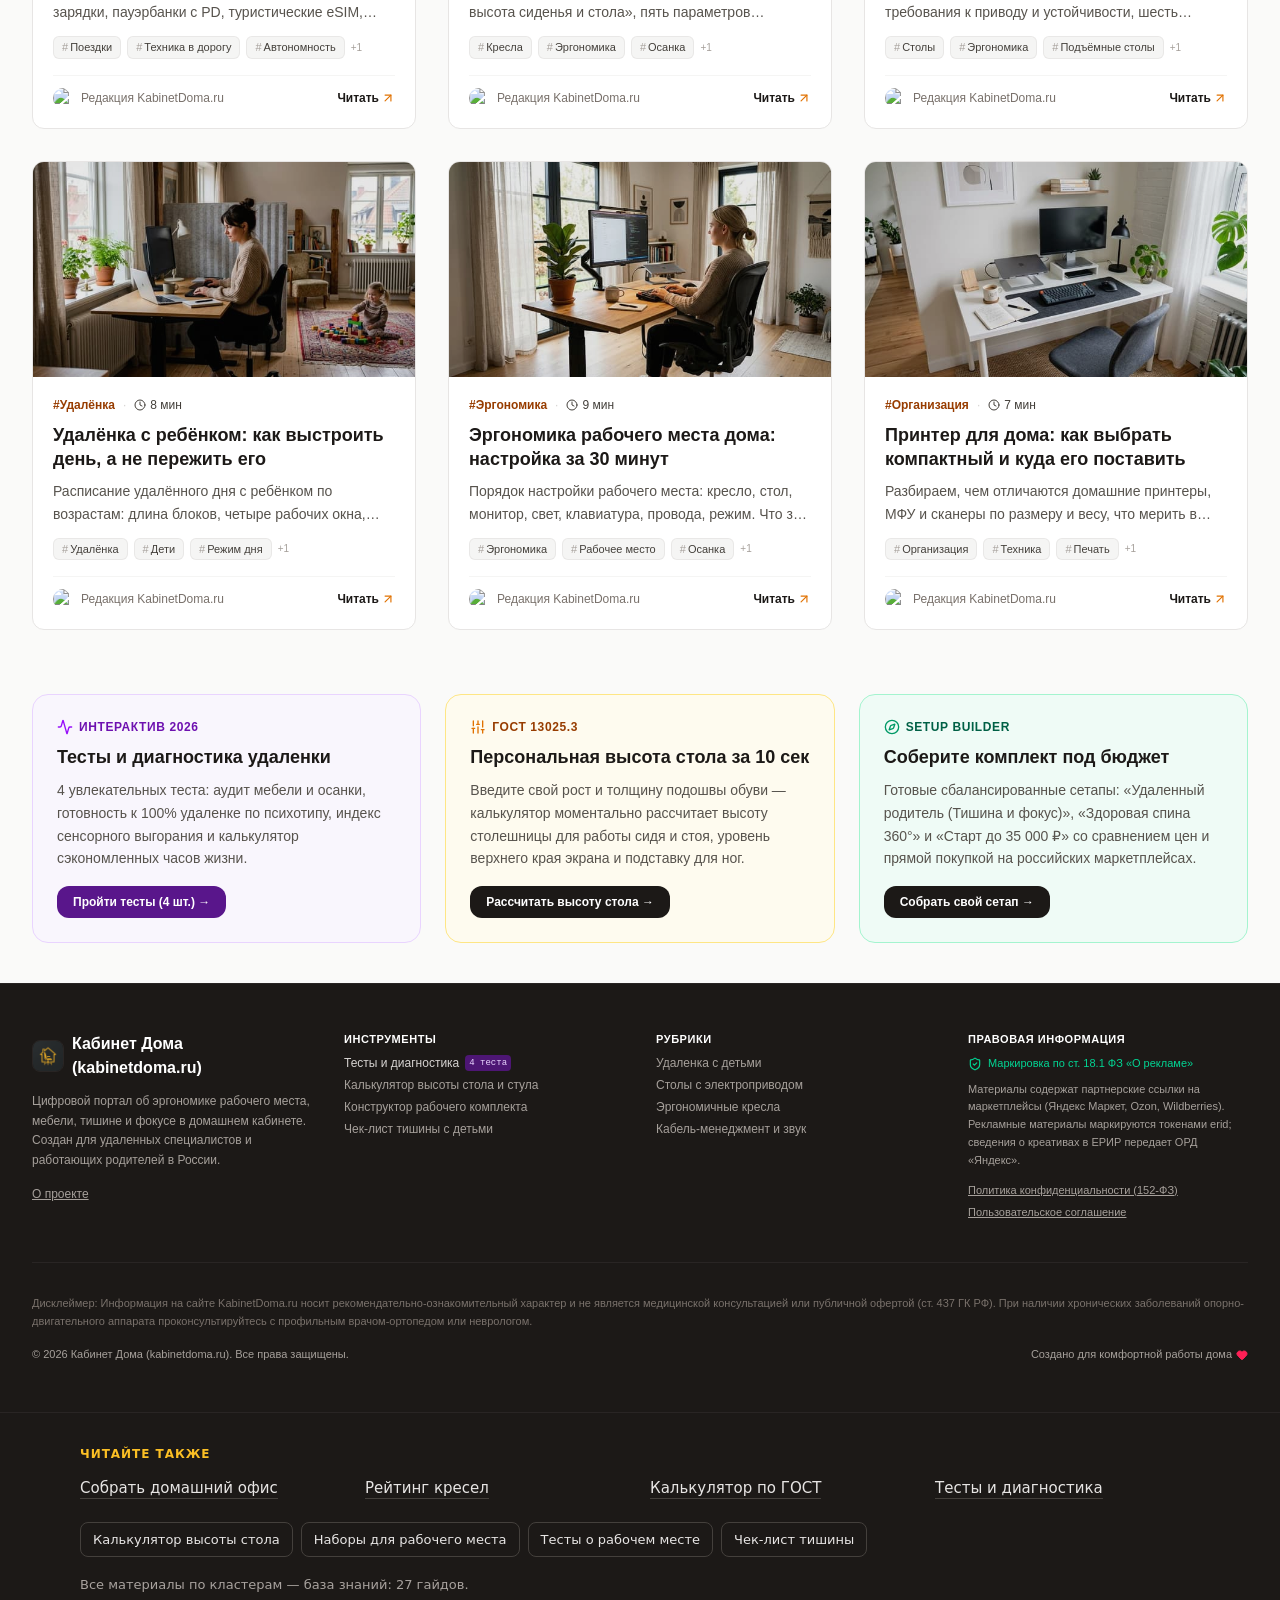
==== commit 8a1c4c3c: "Обновление сайта: статическая сборка, 26 страниц, meta-тег Mitgo/Admitad Пререндеренные статьи и раз" ====
--- a/about/index.html
+++ b/about/index.html
@@ -68,7 +68,7 @@
     <span style="display:none" aria-hidden="true">4z6mlgyzcx5v4d6k</span>
 
     <!-- Yandex.Metrika noscript fallback -->
-    <div id="root"><div class="min-h-screen flex flex-col bg-stone-50 text-stone-900 selection:bg-amber-100 selection:text-amber-900"><a href="#main" class="sr-only focus:not-sr-only focus:absolute focus:top-2 focus:left-2 focus:z-50 focus:px-4 focus:py-2 focus:bg-stone-900 focus:text-white focus:rounded-lg focus:font-semibold">Перейти к содержанию</a><header class="sticky top-0 z-40 bg-white/95 backdrop-blur-md border-b border-stone-200"><div class="max-w-7xl mx-auto px-4 sm:px-6 lg:px-8"><div class="flex items-center justify-between h-16 gap-4"><a href="/" class="flex items-center gap-3 cursor-pointer group select-none flex-shrink-0 no-underline"><div class="w-10 h-10 rounded-xl overflow-hidden bg-stone-900 border border-stone-800 shadow-sm flex items-center justify-center flex-shrink-0 group-hover:scale-105 transition-transform"><img sizes="48px" srcset="/logo-64.png 64w, /logo-128.png 128w, /logo.png 512w" loading="lazy" alt="Кабинет Дома" class="w-full h-full object-cover" width="512" height="512" src="/logo.png"></div><div><div class="font-bold text-lg tracking-tight text-stone-900 group-hover:text-amber-700 transition-colors flex items-center gap-1.5">Кабинет Дома<span class="text-[11px] font-mono font-medium text-emerald-700 bg-emerald-50 px-1.5 py-0.5 rounded border border-emerald-200">.ru</span></div><p class="text-xs text-stone-700 hidden sm:block">Домашний офис, мебель и тишина</p></div></a><div class="hidden md:flex items-center relative flex-1 max-w-xs lg:max-w-sm"><svg xmlns="http://www.w3.org/2000/svg" width="24" height="24" viewBox="0 0 24 24" fill="none" stroke="currentColor" stroke-width="2" stroke-linecap="round" stroke-linejoin="round" class="lucide lucide-search w-4 h-4 text-stone-700 absolute left-3 pointer-events-none" aria-hidden="true"><path d="m21 21-4.34-4.34"></path><circle cx="11" cy="11" r="8"></circle></svg><input placeholder="Поиск гайдов, столов, кресел..." aria-label="Поиск по статьям" class="w-full pl-9 pr-3 py-1.5 text-sm bg-stone-100 hover:bg-stone-150 focus:bg-white border border-transparent focus:border-amber-400 rounded-lg outline-none transition-all placeholder:text-stone-700" type="search" value=""></div><nav class="hidden lg:flex items-center gap-1 text-sm font-medium text-stone-700"><button class="px-3 py-2 rounded-lg transition-colors flex items-center gap-1.5 hover:text-stone-900 hover:bg-stone-50"><svg xmlns="http://www.w3.org/2000/svg" width="24" height="24" viewBox="0 0 24 24" fill="none" stroke="currentColor" stroke-width="2" stroke-linecap="round" stroke-linejoin="round" class="lucide lucide-book-open w-4 h-4" aria-hidden="true"><path d="M12 7v14"></path><path d="M3 18a1 1 0 0 1-1-1V4a1 1 0 0 1 1-1h5a4 4 0 0 1 4 4 4 4 0 0 1 4-4h5a1 1 0 0 1 1 1v13a1 1 0 0 1-1 1h-6a3 3 0 0 0-3 3 3 3 0 0 0-3-3z"></path></svg>Гайды</button><button class="px-3 py-2 rounded-lg transition-colors flex items-center gap-1.5 hover:text-stone-900 hover:bg-stone-50"><svg xmlns="http://www.w3.org/2000/svg" width="24" height="24" viewBox="0 0 24 24" fill="none" stroke="currentColor" stroke-width="2" stroke-linecap="round" stroke-linejoin="round" class="lucide lucide-activity w-4 h-4 text-purple-600" aria-hidden="true"><path d="M22 12h-2.48a2 2 0 0 0-1.93 1.46l-2.35 8.36a.25.25 0 0 1-.48 0L9.24 2.18a.25.25 0 0 0-.48 0l-2.35 8.36A2 2 0 0 1 4.49 12H2"></path></svg><span>Тесты</span><span class="text-[10px] font-bold px-1.5 py-0.5 bg-purple-100 text-purple-800 rounded-full">4</span></button><button class="px-3 py-2 rounded-lg transition-colors flex items-center gap-1.5 hover:text-stone-900 hover:bg-stone-50"><svg xmlns="http://www.w3.org/2000/svg" width="24" height="24" viewBox="0 0 24 24" fill="none" stroke="currentColor" stroke-width="2" stroke-linecap="round" stroke-linejoin="round" class="lucide lucide-sliders-vertical w-4 h-4 text-amber-600" aria-hidden="true"><path d="M10 8h4"></path><path d="M12 21v-9"></path><path d="M12 8V3"></path><path d="M17 16h4"></path><path d="M19 12V3"></path><path d="M19 21v-5"></path><path d="M3 14h4"></path><path d="M5 10V3"></path><path d="M5 21v-7"></path></svg>Калькулятор</button><button class="px-3 py-2 rounded-lg transition-colors flex items-center gap-1.5 hover:text-stone-900 hover:bg-stone-50"><svg xmlns="http://www.w3.org/2000/svg" width="24" height="24" viewBox="0 0 24 24" fill="none" stroke="currentColor" stroke-width="2" stroke-linecap="round" stroke-linejoin="round" class="lucide lucide-compass w-4 h-4 text-emerald-600" aria-hidden="true"><path d="m16.24 7.76-1.804 5.411a2 2 0 0 1-1.265 1.265L7.76 16.24l1.804-5.411a2 2 0 0 1 1.265-1.265z"></path><circle cx="12" cy="12" r="10"></circle></svg>Конструктор</button><button class="px-3 py-2 rounded-lg transition-colors flex items-center gap-1.5 hover:text-stone-900 hover:bg-stone-50"><svg xmlns="http://www.w3.org/2000/svg" width="24" height="24" viewBox="0 0 24 24" fill="none" stroke="currentColor" stroke-width="2" stroke-linecap="round" stroke-linejoin="round" class="lucide lucide-square-check-big w-4 h-4 text-rose-600" aria-hidden="true"><path d="M21 10.656V19a2 2 0 0 1-2 2H5a2 2 0 0 1-2-2V5a2 2 0 0 1 2-2h12.344"></path><path d="m9 11 3 3L22 4"></path></svg>Чек-лист</button><button class="px-3 py-2 rounded-lg transition-colors flex items-center gap-1.5 text-stone-950 bg-stone-100 font-semibold"><svg xmlns="http://www.w3.org/2000/svg" width="24" height="24" viewBox="0 0 24 24" fill="none" stroke="currentColor" stroke-width="2" stroke-linecap="round" stroke-linejoin="round" class="lucide lucide-info w-4 h-4 text-stone-500" aria-hidden="true"><circle cx="12" cy="12" r="10"></circle><path d="M12 16v-4"></path><path d="M12 8h.01"></path></svg>О проекте</button></nav><div class="flex items-center gap-2"><button class="lg:hidden p-2 rounded-lg text-stone-600 hover:bg-stone-100 transition-colors" aria-label="Меню навигации"><svg xmlns="http://www.w3.org/2000/svg" width="24" height="24" viewBox="0 0 24 24" fill="none" stroke="currentColor" stroke-width="2" stroke-linecap="round" stroke-linejoin="round" class="lucide lucide-menu w-5 h-5" aria-hidden="true"><path d="M4 5h16"></path><path d="M4 12h16"></path><path d="M4 19h16"></path></svg></button></div></div></div></header><main id="main" class="flex-1"><div class="max-w-4xl mx-auto px-4 sm:px-6 py-12"><nav class="text-xs text-stone-500 mb-6 flex items-center gap-1.5"><button class="hover:text-stone-900 transition-colors">Главная</button><span>/</span><span class="text-stone-900 font-medium">О проекте</span></nav><div class="border-b border-stone-200 pb-8 mb-10"><div class="inline-flex items-center gap-2 px-3 py-1 rounded-full bg-amber-100 text-amber-900 text-xs font-semibold mb-4"><svg xmlns="http://www.w3.org/2000/svg" width="24" height="24" viewBox="0 0 24 24" fill="none" stroke="currentColor" stroke-width="2" stroke-linecap="round" stroke-linejoin="round" class="lucide lucide-award w-3.5 h-3.5" aria-hidden="true"><path d="m15.477 12.89 1.515 8.526a.5.5 0 0 1-.81.47l-3.58-2.687a1 1 0 0 0-1.197 0l-3.586 2.686a.5.5 0 0 1-.81-.469l1.514-8.526"></path><circle cx="12" cy="8" r="6"></circle></svg>Экспертное медиа об эргономике</div><h1 class="text-3xl sm:text-4xl font-extrabold text-stone-900 tracking-tight mb-4">О проекте «Кабинет Дома» (KabinetDoma.ru)</h1><p class="text-lg text-stone-600 leading-relaxed max-w-3xl">Независимый портал, созданный для удаленных специалистов, родителей и фрилансеров в России. Мы помогаем обустроить здоровое, тихое и высокопродуктивное рабочее место в условиях стандартной квартиры.</p></div><div class="grid grid-cols-1 md:grid-cols-3 gap-6 mb-12"><div class="bg-stone-50 border border-stone-200 rounded-2xl p-6"><div class="w-10 h-10 rounded-xl bg-amber-500/10 text-amber-700 flex items-center justify-center mb-4"><svg xmlns="http://www.w3.org/2000/svg" width="24" height="24" viewBox="0 0 24 24" fill="none" stroke="currentColor" stroke-width="2" stroke-linecap="round" stroke-linejoin="round" class="lucide lucide-shield-check w-5 h-5" aria-hidden="true"><path d="M20 13c0 5-3.5 7.5-7.66 8.95a1 1 0 0 1-.67-.01C7.5 20.5 4 18 4 13V6a1 1 0 0 1 1-1c2 0 4.5-1.2 6.24-2.72a1.17 1.17 0 0 1 1.52 0C14.51 3.81 17 5 19 5a1 1 0 0 1 1 1z"></path><path d="m9 12 2 2 4-4"></path></svg></div><h2 class="font-bold text-stone-900 text-base mb-2">Доказательная эргономика</h2><p class="text-stone-600 text-xs leading-relaxed">Все расчеты высоты столов и кресел базируются на стандартах ГОСТ 21889-76, ISO 9241-5 и рекомендациях ассоциаций эргономики. Никаких домыслов — только антропометрия.</p></div><div class="bg-stone-50 border border-stone-200 rounded-2xl p-6"><div class="w-10 h-10 rounded-xl bg-emerald-500/10 text-emerald-700 flex items-center justify-center mb-4"><svg xmlns="http://www.w3.org/2000/svg" width="24" height="24" viewBox="0 0 24 24" fill="none" stroke="currentColor" stroke-width="2" stroke-linecap="round" stroke-linejoin="round" class="lucide lucide-users w-5 h-5" aria-hidden="true"><path d="M16 21v-2a4 4 0 0 0-4-4H6a4 4 0 0 0-4 4v2"></path><path d="M16 3.128a4 4 0 0 1 0 7.744"></path><path d="M22 21v-2a4 4 0 0 0-3-3.87"></path><circle cx="9" cy="7" r="4"></circle></svg></div><h2 class="font-bold text-stone-900 text-base mb-2">Реальность квартир в РФ</h2><p class="text-stone-600 text-xs leading-relaxed">Мы не пишем о кабинетах в загородных виллах на 50 м². Наши гайды адаптированы под спальни, утепленные балконы, кухни и однушки, где за стенкой играют дети.</p></div><div class="bg-stone-50 border border-stone-200 rounded-2xl p-6"><div class="w-10 h-10 rounded-xl bg-sky-500/10 text-sky-700 flex items-center justify-center mb-4"><svg xmlns="http://www.w3.org/2000/svg" width="24" height="24" viewBox="0 0 24 24" fill="none" stroke="currentColor" stroke-width="2" stroke-linecap="round" stroke-linejoin="round" class="lucide lucide-book-open w-5 h-5" aria-hidden="true"><path d="M12 7v14"></path><path d="M3 18a1 1 0 0 1-1-1V4a1 1 0 0 1 1-1h5a4 4 0 0 1 4 4 4 4 0 0 1 4-4h5a1 1 0 0 1 1 1v13a1 1 0 0 1-1 1h-6a3 3 0 0 0-3 3 3 3 0 0 0-3-3z"></path></svg></div><h2 class="font-bold text-stone-900 text-base mb-2">Честные обзоры и тесты</h2><p class="text-stone-600 text-xs leading-relaxed">Разбираем плюсы и минусы популярных в РФ брендов столов (Ergostol, Monotable), кресел (Метта, SIHOO) и аксессуаров. Указываем честные недостатки до покупки.</p></div></div><div class="mb-12"><h2 class="text-2xl font-bold text-stone-900 mb-6 flex items-center gap-2">Редакционная коллегия и стандарты проверки</h2><div class="grid grid-cols-1 sm:grid-cols-2 gap-6"><div class="border border-stone-200 rounded-2xl p-6 bg-white flex gap-4"><div class="w-12 h-12 rounded-xl bg-amber-500/10 text-amber-700 flex-shrink-0 flex items-center justify-center font-bold text-base"><svg xmlns="http://www.w3.org/2000/svg" width="24" height="24" viewBox="0 0 24 24" fill="none" stroke="currentColor" stroke-width="2" stroke-linecap="round" stroke-linejoin="round" class="lucide lucide-users w-6 h-6" aria-hidden="true"><path d="M16 21v-2a4 4 0 0 0-4-4H6a4 4 0 0 0-4 4v2"></path><path d="M16 3.128a4 4 0 0 1 0 7.744"></path><path d="M22 21v-2a4 4 0 0 0-3-3.87"></path><circle cx="9" cy="7" r="4"></circle></svg></div><div><h3 class="font-bold text-stone-900 text-base">Кто готовит материалы</h3><p class="text-xs text-amber-700 font-medium mb-2">Редакция и технический редактор</p><p class="text-xs text-stone-600 leading-relaxed">Материалы готовит редакция портала: текст и расчёты по ГОСТ 13025.3 и ISO 9241, сверка характеристик с паспортами производителей. Внештатных экспертов и коллегиальных советов у проекта нет — поэтому мы не ссылаемся на «мнение редакции» как на аргумент в выборе.</p></div></div><div class="border border-stone-200 rounded-2xl p-6 bg-white flex gap-4"><div class="w-12 h-12 rounded-xl bg-emerald-500/10 text-emerald-700 flex-shrink-0 flex items-center justify-center font-bold text-base"><svg xmlns="http://www.w3.org/2000/svg" width="24" height="24" viewBox="0 0 24 24" fill="none" stroke="currentColor" stroke-width="2" stroke-linecap="round" stroke-linejoin="round" class="lucide lucide-circle-check w-6 h-6" aria-hidden="true"><circle cx="12" cy="12" r="10"></circle><path d="m9 12 2 2 4-4"></path></svg></div><div><h3 class="font-bold text-stone-900 text-base">Стандарты факт-чекинга</h3><p class="text-xs text-emerald-700 font-medium mb-2">ГОСТ 21889-76, ГОСТ 13025.3, ISO 9241</p><p class="text-xs text-stone-600 leading-relaxed">Материалы готовим по открытым источникам: техническим паспортам производителей (моторы, газлифты, характеристики), отзывам покупателей на маркетплейсах и собственным расчетам по ГОСТ 13025.3 и ISO 9241.</p></div></div></div></div><div class="bg-stone-900 text-stone-200 rounded-2xl p-8 mb-12"><h2 class="text-xl font-bold text-white mb-4">Прозрачность и соблюдение законов РФ</h2><div class="space-y-3 text-xs text-stone-300 leading-relaxed"><div class="flex items-start gap-2.5"><svg xmlns="http://www.w3.org/2000/svg" width="24" height="24" viewBox="0 0 24 24" fill="none" stroke="currentColor" stroke-width="2" stroke-linecap="round" stroke-linejoin="round" class="lucide lucide-circle-check w-4 h-4 text-emerald-400 mt-0.5 flex-shrink-0" aria-hidden="true"><circle cx="12" cy="12" r="10"></circle><path d="m9 12 2 2 4-4"></path></svg><p><strong>Маркировка рекламы:</strong> Партнерские материалы и ссылки на маркетплейсы содержат идентификаторы рекламы (erid) — это требование ст. 18.1 Федерального закона от 13.03.2006 № 38-ФЗ «О рекламе» (статья введена Федеральным законом от 02.07.2021 № 347-ФЗ). Сведения о креативах в Единый реестр интернет-рекламы передает сервис размещения — ОРД «Яндекс».</p></div><div class="flex items-start gap-2.5"><svg xmlns="http://www.w3.org/2000/svg" width="24" height="24" viewBox="0 0 24 24" fill="none" stroke="currentColor" stroke-width="2" stroke-linecap="round" stroke-linejoin="round" class="lucide lucide-circle-check w-4 h-4 text-emerald-400 mt-0.5 flex-shrink-0" aria-hidden="true"><circle cx="12" cy="12" r="10"></circle><path d="m9 12 2 2 4-4"></path></svg><p><strong>Защита персональных данных:</strong> Мы соблюдаем Федеральный закон № 152-ФЗ «О персональных данных». Сайт не собирает данные посетителей: нет счетчиков, форм и сторонних запросов — подробности в Политике конфиденциальности.</p></div><div class="flex items-start gap-2.5"><svg xmlns="http://www.w3.org/2000/svg" width="24" height="24" viewBox="0 0 24 24" fill="none" stroke="currentColor" stroke-width="2" stroke-linecap="round" stroke-linejoin="round" class="lucide lucide-circle-check w-4 h-4 text-emerald-400 mt-0.5 flex-shrink-0" aria-hidden="true"><circle cx="12" cy="12" r="10"></circle><path d="m9 12 2 2 4-4"></path></svg><p><strong>Независимость:</strong> Торговые марки, упоминаемые в обзорах, принадлежат их законным правообладателям. Публикации отражают редакционную оценку экспертов портала.</p></div></div></div><div class="flex flex-col sm:flex-row items-center justify-between gap-4 p-6 bg-amber-50 border border-amber-200 rounded-2xl"><div><h3 class="font-bold text-stone-900 text-sm mb-1">Как читать наши материалы</h3><p class="text-xs text-stone-600">Ссылки ведут в каталог с характеристиками, ценами и офферами маркетплейсов.</p></div><button class="inline-flex items-center gap-2 px-5 py-2.5 bg-stone-900 text-white rounded-xl text-xs font-semibold hover:bg-stone-800 transition-colors flex-shrink-0"><svg xmlns="http://www.w3.org/2000/svg" width="24" height="24" viewBox="0 0 24 24" fill="none" stroke="currentColor" stroke-width="2" stroke-linecap="round" stroke-linejoin="round" class="lucide lucide-arrow-right w-4 h-4 text-amber-400" aria-hidden="true"><path d="M5 12h14"></path><path d="m12 5 7 7-7 7"></path></svg>К статьям</button></div></div></main><footer class="bg-stone-900 text-stone-300 border-t border-stone-800 text-xs"><div class="max-w-7xl mx-auto px-4 sm:px-6 lg:px-8 py-12"><div class="grid grid-cols-1 md:grid-cols-4 gap-8 mb-10"><div class="space-y-3 md:col-span-1"><div class="flex items-center gap-2 text-white font-bold text-base"><div class="w-8 h-8 rounded-lg overflow-hidden bg-stone-950 border border-stone-800 flex items-center justify-center flex-shrink-0"><img sizes="48px" srcset="/logo-64.png 64w, /logo-128.png 128w, /logo.png 512w" loading="lazy" alt="Кабинет Дома" class="w-full h-full object-cover" width="512" height="512" src="/logo.png"></div>Кабинет Дома (kabinetdoma.ru)</div><p class="text-stone-400 leading-relaxed text-xs">Цифровой портал об эргономике рабочего места, мебели, тишине и фокусе в домашнем кабинете. Создан для удаленных специалистов и работающих родителей в России.</p><div class="pt-1 text-stone-400 text-xs space-y-1"><div><button class="hover:text-white transition-colors underline font-medium">О проекте</button></div></div></div><div class="space-y-2"><div class="font-bold text-white uppercase tracking-wider text-[11px]">Инструменты</div><ul class="space-y-1.5 text-stone-400"><li><button class="hover:text-white transition-colors flex items-center gap-1.5 text-stone-300 font-medium"><span>Тесты и диагностика</span><span class="text-[9px] bg-purple-900/80 text-purple-200 px-1 py-0.5 rounded font-mono">4 теста</span></button></li><li><button class="hover:text-white transition-colors">Калькулятор высоты стола и стула</button></li><li><button class="hover:text-white transition-colors">Конструктор рабочего комплекта</button></li><li><button class="hover:text-white transition-colors">Чек-лист тишины с детьми</button></li></ul></div><div class="space-y-2"><div class="font-bold text-white uppercase tracking-wider text-[11px]">Рубрики</div><ul class="space-y-1.5 text-stone-400"><li><button class="hover:text-white transition-colors">Удаленка с детьми</button></li><li><button class="hover:text-white transition-colors">Столы с электроприводом</button></li><li><button class="hover:text-white transition-colors">Эргономичные кресла</button></li><li><button class="hover:text-white transition-colors">Кабель-менеджмент и звук</button></li></ul></div><div class="space-y-2"><div class="font-bold text-white uppercase tracking-wider text-[11px]">Правовая информация</div><div class="text-[11px] text-stone-400 leading-relaxed space-y-2"><div class="flex items-center gap-1.5 text-emerald-400"><svg xmlns="http://www.w3.org/2000/svg" width="24" height="24" viewBox="0 0 24 24" fill="none" stroke="currentColor" stroke-width="2" stroke-linecap="round" stroke-linejoin="round" class="lucide lucide-shield-check w-3.5 h-3.5" aria-hidden="true"><path d="M20 13c0 5-3.5 7.5-7.66 8.95a1 1 0 0 1-.67-.01C7.5 20.5 4 18 4 13V6a1 1 0 0 1 1-1c2 0 4.5-1.2 6.24-2.72a1.17 1.17 0 0 1 1.52 0C14.51 3.81 17 5 19 5a1 1 0 0 1 1 1z"></path><path d="m9 12 2 2 4-4"></path></svg><span>Маркировка по ст. 18.1 ФЗ «О рекламе»</span></div><p>Материалы содержат партнерские ссылки на маркетплейсы (Яндекс Маркет, Ozon, Wildberries). Рекламные материалы маркируются токенами erid; сведения о креативах в ЕРИР передает ОРД «Яндекс».</p><div class="pt-1 flex flex-col gap-1"><button class="text-left text-stone-400 hover:text-white transition-colors underline">Политика конфиденциальности (152-ФЗ)</button><button class="text-left text-stone-400 hover:text-white transition-colors underline">Пользовательское соглашение</button></div></div></div></div><div class="pt-8 border-t border-stone-800 text-[11px] text-stone-500 space-y-2 leading-relaxed"><p>Дисклеймер: Информация на сайте KabinetDoma.ru носит рекомендательно-ознакомительный характер и не является медицинской консультацией или публичной офертой (ст. 437 ГК РФ). При наличии хронических заболеваний опорно-двигательного аппарата проконсультируйтесь с профильным врачом-ортопедом или неврологом.</p><div class="flex flex-col sm:flex-row items-center justify-between gap-2 pt-2 text-stone-400"><div class="flex items-center gap-2"><span>© 2026 Кабинет Дома (kabinetdoma.ru). Все права защищены.</span></div><div class="flex items-center gap-1 text-[11px]"><span>Создано для комфортной работы дома</span><svg xmlns="http://www.w3.org/2000/svg" width="24" height="24" viewBox="0 0 24 24" fill="none" stroke="currentColor" stroke-width="2" stroke-linecap="round" stroke-linejoin="round" class="lucide lucide-heart w-3 h-3 text-rose-500 fill-rose-500 inline" aria-hidden="true"><path d="M2 9.5a5.5 5.5 0 0 1 9.591-3.676.56.56 0 0 0 .818 0A5.49 5.49 0 0 1 22 9.5c0 2.29-1.5 4-3 5.5l-5.492 5.313a2 2 0 0 1-3 .019L5 15c-1.5-1.5-3-3.2-3-5.5"></path></svg></div></div></div></div></footer></div></div>
+    <div id="root"><div class="min-h-screen flex flex-col bg-stone-50 text-stone-900 selection:bg-amber-100 selection:text-amber-900"><a href="#main" class="sr-only focus:not-sr-only focus:absolute focus:top-2 focus:left-2 focus:z-50 focus:px-4 focus:py-2 focus:bg-stone-900 focus:text-white focus:rounded-lg focus:font-semibold">Перейти к содержанию</a><header class="sticky top-0 z-40 bg-white/95 backdrop-blur-md border-b border-stone-200"><div class="max-w-7xl mx-auto px-4 sm:px-6 lg:px-8"><div class="flex items-center justify-between h-16 gap-4"><a href="/" class="flex items-center gap-3 cursor-pointer group select-none flex-shrink-0 no-underline"><div class="w-10 h-10 rounded-xl overflow-hidden bg-stone-900 border border-stone-800 shadow-sm flex items-center justify-center flex-shrink-0 group-hover:scale-105 transition-transform"><img sizes="48px" srcset="/logo-64.png 64w, /logo-128.png 128w, /logo.png 512w" loading="lazy" alt="Кабинет Дома" class="w-full h-full object-cover" width="512" height="512" src="/logo.png"></div><div><div class="font-bold text-lg tracking-tight text-stone-900 group-hover:text-amber-700 transition-colors flex items-center gap-1.5">Кабинет Дома<span class="text-[11px] font-mono font-medium text-emerald-700 bg-emerald-50 px-1.5 py-0.5 rounded border border-emerald-200">.ru</span></div><p class="text-xs text-stone-700 hidden sm:block">Домашний офис, мебель и тишина</p></div></a><div class="hidden md:flex items-center relative flex-1 max-w-xs lg:max-w-sm"><svg xmlns="http://www.w3.org/2000/svg" width="24" height="24" viewBox="0 0 24 24" fill="none" stroke="currentColor" stroke-width="2" stroke-linecap="round" stroke-linejoin="round" class="lucide lucide-search w-4 h-4 text-stone-700 absolute left-3 pointer-events-none" aria-hidden="true"><path d="m21 21-4.34-4.34"></path><circle cx="11" cy="11" r="8"></circle></svg><input placeholder="Поиск гайдов, столов, кресел..." aria-label="Поиск по статьям" class="w-full pl-9 pr-3 py-1.5 text-sm bg-stone-100 hover:bg-stone-150 focus:bg-white border border-transparent focus:border-amber-400 rounded-lg outline-none transition-all placeholder:text-stone-700" type="search" value=""></div><nav class="hidden lg:flex items-center gap-1 text-sm font-medium text-stone-700"><button class="px-3 py-2 rounded-lg transition-colors flex items-center gap-1.5 hover:text-stone-900 hover:bg-stone-50"><svg xmlns="http://www.w3.org/2000/svg" width="24" height="24" viewBox="0 0 24 24" fill="none" stroke="currentColor" stroke-width="2" stroke-linecap="round" stroke-linejoin="round" class="lucide lucide-book-open w-4 h-4" aria-hidden="true"><path d="M12 7v14"></path><path d="M3 18a1 1 0 0 1-1-1V4a1 1 0 0 1 1-1h5a4 4 0 0 1 4 4 4 4 0 0 1 4-4h5a1 1 0 0 1 1 1v13a1 1 0 0 1-1 1h-6a3 3 0 0 0-3 3 3 3 0 0 0-3-3z"></path></svg>Гайды</button><button class="px-3 py-2 rounded-lg transition-colors flex items-center gap-1.5 hover:text-stone-900 hover:bg-stone-50"><svg xmlns="http://www.w3.org/2000/svg" width="24" height="24" viewBox="0 0 24 24" fill="none" stroke="currentColor" stroke-width="2" stroke-linecap="round" stroke-linejoin="round" class="lucide lucide-activity w-4 h-4 text-purple-600" aria-hidden="true"><path d="M22 12h-2.48a2 2 0 0 0-1.93 1.46l-2.35 8.36a.25.25 0 0 1-.48 0L9.24 2.18a.25.25 0 0 0-.48 0l-2.35 8.36A2 2 0 0 1 4.49 12H2"></path></svg><span>Тесты</span><span class="text-[10px] font-bold px-1.5 py-0.5 bg-purple-100 text-purple-800 rounded-full">4</span></button><button class="px-3 py-2 rounded-lg transition-colors flex items-center gap-1.5 hover:text-stone-900 hover:bg-stone-50"><svg xmlns="http://www.w3.org/2000/svg" width="24" height="24" viewBox="0 0 24 24" fill="none" stroke="currentColor" stroke-width="2" stroke-linecap="round" stroke-linejoin="round" class="lucide lucide-sliders-vertical w-4 h-4 text-amber-600" aria-hidden="true"><path d="M10 8h4"></path><path d="M12 21v-9"></path><path d="M12 8V3"></path><path d="M17 16h4"></path><path d="M19 12V3"></path><path d="M19 21v-5"></path><path d="M3 14h4"></path><path d="M5 10V3"></path><path d="M5 21v-7"></path></svg>Калькулятор</button><button class="px-3 py-2 rounded-lg transition-colors flex items-center gap-1.5 hover:text-stone-900 hover:bg-stone-50"><svg xmlns="http://www.w3.org/2000/svg" width="24" height="24" viewBox="0 0 24 24" fill="none" stroke="currentColor" stroke-width="2" stroke-linecap="round" stroke-linejoin="round" class="lucide lucide-compass w-4 h-4 text-emerald-600" aria-hidden="true"><path d="m16.24 7.76-1.804 5.411a2 2 0 0 1-1.265 1.265L7.76 16.24l1.804-5.411a2 2 0 0 1 1.265-1.265z"></path><circle cx="12" cy="12" r="10"></circle></svg>Конструктор</button><button class="px-3 py-2 rounded-lg transition-colors flex items-center gap-1.5 hover:text-stone-900 hover:bg-stone-50"><svg xmlns="http://www.w3.org/2000/svg" width="24" height="24" viewBox="0 0 24 24" fill="none" stroke="currentColor" stroke-width="2" stroke-linecap="round" stroke-linejoin="round" class="lucide lucide-square-check-big w-4 h-4 text-rose-600" aria-hidden="true"><path d="M21 10.656V19a2 2 0 0 1-2 2H5a2 2 0 0 1-2-2V5a2 2 0 0 1 2-2h12.344"></path><path d="m9 11 3 3L22 4"></path></svg>Чек-лист</button><button class="px-3 py-2 rounded-lg transition-colors flex items-center gap-1.5 hover:text-stone-900 hover:bg-stone-50"><svg xmlns="http://www.w3.org/2000/svg" width="24" height="24" viewBox="0 0 24 24" fill="none" stroke="currentColor" stroke-width="2" stroke-linecap="round" stroke-linejoin="round" class="lucide lucide-shopping-bag w-4 h-4 text-stone-600" aria-hidden="true"><path d="M16 10a4 4 0 0 1-8 0"></path><path d="M3.103 6.034h17.794"></path><path d="M3.4 5.467a2 2 0 0 0-.4 1.2V20a2 2 0 0 0 2 2h14a2 2 0 0 0 2-2V6.667a2 2 0 0 0-.4-1.2l-2-2.667A2 2 0 0 0 17 2H7a2 2 0 0 0-1.6.8z"></path></svg>Каталог</button><button class="px-3 py-2 rounded-lg transition-colors flex items-center gap-1.5 text-stone-950 bg-stone-100 font-semibold"><svg xmlns="http://www.w3.org/2000/svg" width="24" height="24" viewBox="0 0 24 24" fill="none" stroke="currentColor" stroke-width="2" stroke-linecap="round" stroke-linejoin="round" class="lucide lucide-info w-4 h-4 text-stone-500" aria-hidden="true"><circle cx="12" cy="12" r="10"></circle><path d="M12 16v-4"></path><path d="M12 8h.01"></path></svg>О проекте</button></nav><div class="flex items-center gap-2"><button class="lg:hidden p-2 rounded-lg text-stone-600 hover:bg-stone-100 transition-colors" aria-label="Меню навигации"><svg xmlns="http://www.w3.org/2000/svg" width="24" height="24" viewBox="0 0 24 24" fill="none" stroke="currentColor" stroke-width="2" stroke-linecap="round" stroke-linejoin="round" class="lucide lucide-menu w-5 h-5" aria-hidden="true"><path d="M4 5h16"></path><path d="M4 12h16"></path><path d="M4 19h16"></path></svg></button></div></div></div></header><main id="main" class="flex-1"><div class="max-w-4xl mx-auto px-4 sm:px-6 py-12"><nav class="text-xs text-stone-500 mb-6 flex items-center gap-1.5"><button class="hover:text-stone-900 transition-colors">Главная</button><span>/</span><span class="text-stone-900 font-medium">О проекте</span></nav><div class="border-b border-stone-200 pb-8 mb-10"><div class="inline-flex items-center gap-2 px-3 py-1 rounded-full bg-amber-100 text-amber-900 text-xs font-semibold mb-4"><svg xmlns="http://www.w3.org/2000/svg" width="24" height="24" viewBox="0 0 24 24" fill="none" stroke="currentColor" stroke-width="2" stroke-linecap="round" stroke-linejoin="round" class="lucide lucide-award w-3.5 h-3.5" aria-hidden="true"><path d="m15.477 12.89 1.515 8.526a.5.5 0 0 1-.81.47l-3.58-2.687a1 1 0 0 0-1.197 0l-3.586 2.686a.5.5 0 0 1-.81-.469l1.514-8.526"></path><circle cx="12" cy="8" r="6"></circle></svg>Экспертное медиа об эргономике</div><h1 class="text-3xl sm:text-4xl font-extrabold text-stone-900 tracking-tight mb-4">О проекте «Кабинет Дома» (KabinetDoma.ru)</h1><p class="text-lg text-stone-600 leading-relaxed max-w-3xl">Независимый портал, созданный для удаленных специалистов, родителей и фрилансеров в России. Мы помогаем обустроить здоровое, тихое и высокопродуктивное рабочее место в условиях стандартной квартиры.</p></div><div class="grid grid-cols-1 md:grid-cols-3 gap-6 mb-12"><div class="bg-stone-50 border border-stone-200 rounded-2xl p-6"><div class="w-10 h-10 rounded-xl bg-amber-500/10 text-amber-700 flex items-center justify-center mb-4"><svg xmlns="http://www.w3.org/2000/svg" width="24" height="24" viewBox="0 0 24 24" fill="none" stroke="currentColor" stroke-width="2" stroke-linecap="round" stroke-linejoin="round" class="lucide lucide-shield-check w-5 h-5" aria-hidden="true"><path d="M20 13c0 5-3.5 7.5-7.66 8.95a1 1 0 0 1-.67-.01C7.5 20.5 4 18 4 13V6a1 1 0 0 1 1-1c2 0 4.5-1.2 6.24-2.72a1.17 1.17 0 0 1 1.52 0C14.51 3.81 17 5 19 5a1 1 0 0 1 1 1z"></path><path d="m9 12 2 2 4-4"></path></svg></div><h2 class="font-bold text-stone-900 text-base mb-2">Доказательная эргономика</h2><p class="text-stone-600 text-xs leading-relaxed">Все расчеты высоты столов и кресел базируются на стандартах ГОСТ 21889-76, ISO 9241-5 и рекомендациях ассоциаций эргономики. Никаких домыслов — только антропометрия.</p></div><div class="bg-stone-50 border border-stone-200 rounded-2xl p-6"><div class="w-10 h-10 rounded-xl bg-emerald-500/10 text-emerald-700 flex items-center justify-center mb-4"><svg xmlns="http://www.w3.org/2000/svg" width="24" height="24" viewBox="0 0 24 24" fill="none" stroke="currentColor" stroke-width="2" stroke-linecap="round" stroke-linejoin="round" class="lucide lucide-users w-5 h-5" aria-hidden="true"><path d="M16 21v-2a4 4 0 0 0-4-4H6a4 4 0 0 0-4 4v2"></path><path d="M16 3.128a4 4 0 0 1 0 7.744"></path><path d="M22 21v-2a4 4 0 0 0-3-3.87"></path><circle cx="9" cy="7" r="4"></circle></svg></div><h2 class="font-bold text-stone-900 text-base mb-2">Реальность квартир в РФ</h2><p class="text-stone-600 text-xs leading-relaxed">Мы не пишем о кабинетах в загородных виллах на 50 м². Наши гайды адаптированы под спальни, утепленные балконы, кухни и однушки, где за стенкой играют дети.</p></div><div class="bg-stone-50 border border-stone-200 rounded-2xl p-6"><div class="w-10 h-10 rounded-xl bg-sky-500/10 text-sky-700 flex items-center justify-center mb-4"><svg xmlns="http://www.w3.org/2000/svg" width="24" height="24" viewBox="0 0 24 24" fill="none" stroke="currentColor" stroke-width="2" stroke-linecap="round" stroke-linejoin="round" class="lucide lucide-book-open w-5 h-5" aria-hidden="true"><path d="M12 7v14"></path><path d="M3 18a1 1 0 0 1-1-1V4a1 1 0 0 1 1-1h5a4 4 0 0 1 4 4 4 4 0 0 1 4-4h5a1 1 0 0 1 1 1v13a1 1 0 0 1-1 1h-6a3 3 0 0 0-3 3 3 3 0 0 0-3-3z"></path></svg></div><h2 class="font-bold text-stone-900 text-base mb-2">Честные обзоры и тесты</h2><p class="text-stone-600 text-xs leading-relaxed">Разбираем плюсы и минусы популярных в РФ брендов столов (Ergostol, Monotable), кресел (Метта, SIHOO) и аксессуаров. Указываем честные недостатки до покупки.</p></div></div><div class="mb-12"><h2 class="text-2xl font-bold text-stone-900 mb-6 flex items-center gap-2">Редакционная коллегия и стандарты проверки</h2><div class="grid grid-cols-1 sm:grid-cols-2 gap-6"><div class="border border-stone-200 rounded-2xl p-6 bg-white flex gap-4"><div class="w-12 h-12 rounded-xl bg-amber-500/10 text-amber-700 flex-shrink-0 flex items-center justify-center font-bold text-base"><svg xmlns="http://www.w3.org/2000/svg" width="24" height="24" viewBox="0 0 24 24" fill="none" stroke="currentColor" stroke-width="2" stroke-linecap="round" stroke-linejoin="round" class="lucide lucide-users w-6 h-6" aria-hidden="true"><path d="M16 21v-2a4 4 0 0 0-4-4H6a4 4 0 0 0-4 4v2"></path><path d="M16 3.128a4 4 0 0 1 0 7.744"></path><path d="M22 21v-2a4 4 0 0 0-3-3.87"></path><circle cx="9" cy="7" r="4"></circle></svg></div><div><h3 class="font-bold text-stone-900 text-base">Кто готовит материалы</h3><p class="text-xs text-amber-700 font-medium mb-2">Редакция и технический редактор</p><p class="text-xs text-stone-600 leading-relaxed">Материалы готовит редакция портала: текст и расчёты по ГОСТ 13025.3 и ISO 9241, сверка характеристик с паспортами производителей. Внештатных экспертов и коллегиальных советов у проекта нет — поэтому мы не ссылаемся на «мнение редакции» как на аргумент в выборе.</p></div></div><div class="border border-stone-200 rounded-2xl p-6 bg-white flex gap-4"><div class="w-12 h-12 rounded-xl bg-emerald-500/10 text-emerald-700 flex-shrink-0 flex items-center justify-center font-bold text-base"><svg xmlns="http://www.w3.org/2000/svg" width="24" height="24" viewBox="0 0 24 24" fill="none" stroke="currentColor" stroke-width="2" stroke-linecap="round" stroke-linejoin="round" class="lucide lucide-circle-check w-6 h-6" aria-hidden="true"><circle cx="12" cy="12" r="10"></circle><path d="m9 12 2 2 4-4"></path></svg></div><div><h3 class="font-bold text-stone-900 text-base">Стандарты факт-чекинга</h3><p class="text-xs text-emerald-700 font-medium mb-2">ГОСТ 21889-76, ГОСТ 13025.3, ISO 9241</p><p class="text-xs text-stone-600 leading-relaxed">Материалы готовим по открытым источникам: техническим паспортам производителей (моторы, газлифты, характеристики), отзывам покупателей на маркетплейсах и собственным расчетам по ГОСТ 13025.3 и ISO 9241.</p></div></div></div></div><div class="bg-stone-900 text-stone-200 rounded-2xl p-8 mb-12"><h2 class="text-xl font-bold text-white mb-4">Прозрачность и соблюдение законов РФ</h2><div class="space-y-3 text-xs text-stone-300 leading-relaxed"><div class="flex items-start gap-2.5"><svg xmlns="http://www.w3.org/2000/svg" width="24" height="24" viewBox="0 0 24 24" fill="none" stroke="currentColor" stroke-width="2" stroke-linecap="round" stroke-linejoin="round" class="lucide lucide-circle-check w-4 h-4 text-emerald-400 mt-0.5 flex-shrink-0" aria-hidden="true"><circle cx="12" cy="12" r="10"></circle><path d="m9 12 2 2 4-4"></path></svg><p><strong>Маркировка рекламы:</strong> Партнерские материалы и ссылки на маркетплейсы содержат идентификаторы рекламы (erid) — это требование ст. 18.1 Федерального закона от 13.03.2006 № 38-ФЗ «О рекламе» (статья введена Федеральным законом от 02.07.2021 № 347-ФЗ). Сведения о креативах в Единый реестр интернет-рекламы передает сервис размещения — ОРД «Яндекс».</p></div><div class="flex items-start gap-2.5"><svg xmlns="http://www.w3.org/2000/svg" width="24" height="24" viewBox="0 0 24 24" fill="none" stroke="currentColor" stroke-width="2" stroke-linecap="round" stroke-linejoin="round" class="lucide lucide-circle-check w-4 h-4 text-emerald-400 mt-0.5 flex-shrink-0" aria-hidden="true"><circle cx="12" cy="12" r="10"></circle><path d="m9 12 2 2 4-4"></path></svg><p><strong>Защита персональных данных:</strong> Мы соблюдаем Федеральный закон № 152-ФЗ «О персональных данных». Сайт не собирает данные посетителей: нет счетчиков, форм и сторонних запросов — подробности в Политике конфиденциальности.</p></div><div class="flex items-start gap-2.5"><svg xmlns="http://www.w3.org/2000/svg" width="24" height="24" viewBox="0 0 24 24" fill="none" stroke="currentColor" stroke-width="2" stroke-linecap="round" stroke-linejoin="round" class="lucide lucide-circle-check w-4 h-4 text-emerald-400 mt-0.5 flex-shrink-0" aria-hidden="true"><circle cx="12" cy="12" r="10"></circle><path d="m9 12 2 2 4-4"></path></svg><p><strong>Независимость:</strong> Торговые марки, упоминаемые в обзорах, принадлежат их законным правообладателям. Публикации отражают редакционную оценку экспертов портала.</p></div></div></div><div class="flex flex-col sm:flex-row items-center justify-between gap-4 p-6 bg-amber-50 border border-amber-200 rounded-2xl"><div><h3 class="font-bold text-stone-900 text-sm mb-1">Как читать наши материалы</h3><p class="text-xs text-stone-600">Ссылки ведут в каталог с характеристиками, ценами и офферами маркетплейсов.</p></div><button class="inline-flex items-center gap-2 px-5 py-2.5 bg-stone-900 text-white rounded-xl text-xs font-semibold hover:bg-stone-800 transition-colors flex-shrink-0"><svg xmlns="http://www.w3.org/2000/svg" width="24" height="24" viewBox="0 0 24 24" fill="none" stroke="currentColor" stroke-width="2" stroke-linecap="round" stroke-linejoin="round" class="lucide lucide-arrow-right w-4 h-4 text-amber-400" aria-hidden="true"><path d="M5 12h14"></path><path d="m12 5 7 7-7 7"></path></svg>К статьям</button></div></div></main><footer class="bg-stone-900 text-stone-300 border-t border-stone-800 text-xs"><div class="max-w-7xl mx-auto px-4 sm:px-6 lg:px-8 py-12"><div class="grid grid-cols-1 md:grid-cols-4 gap-8 mb-10"><div class="space-y-3 md:col-span-1"><div class="flex items-center gap-2 text-white font-bold text-base"><div class="w-8 h-8 rounded-lg overflow-hidden bg-stone-950 border border-stone-800 flex items-center justify-center flex-shrink-0"><img sizes="48px" srcset="/logo-64.png 64w, /logo-128.png 128w, /logo.png 512w" loading="lazy" alt="Кабинет Дома" class="w-full h-full object-cover" width="512" height="512" src="/logo.png"></div>Кабинет Дома (kabinetdoma.ru)</div><p class="text-stone-400 leading-relaxed text-xs">Цифровой портал об эргономике рабочего места, мебели, тишине и фокусе в домашнем кабинете. Создан для удаленных специалистов и работающих родителей в России.</p><div class="pt-1 text-stone-400 text-xs space-y-1"><div><button class="hover:text-white transition-colors underline font-medium">О проекте</button></div></div></div><div class="space-y-2"><div class="font-bold text-white uppercase tracking-wider text-[11px]">Инструменты</div><ul class="space-y-1.5 text-stone-400"><li><button class="hover:text-white transition-colors flex items-center gap-1.5 text-stone-300 font-medium"><span>Тесты и диагностика</span><span class="text-[9px] bg-purple-900/80 text-purple-200 px-1 py-0.5 rounded font-mono">4 теста</span></button></li><li><button class="hover:text-white transition-colors">Калькулятор высоты стола и стула</button></li><li><button class="hover:text-white transition-colors">Конструктор рабочего комплекта</button></li><li><button class="hover:text-white transition-colors">Чек-лист тишины с детьми</button></li></ul></div><div class="space-y-2"><div class="font-bold text-white uppercase tracking-wider text-[11px]">Рубрики</div><ul class="space-y-1.5 text-stone-400"><li><button class="hover:text-white transition-colors">Удаленка с детьми</button></li><li><button class="hover:text-white transition-colors">Столы с электроприводом</button></li><li><button class="hover:text-white transition-colors">Эргономичные кресла</button></li><li><button class="hover:text-white transition-colors">Кабель-менеджмент и звук</button></li></ul></div><div class="space-y-2"><div class="font-bold text-white uppercase tracking-wider text-[11px]">Правовая информация</div><div class="text-[11px] text-stone-400 leading-relaxed space-y-2"><div class="flex items-center gap-1.5 text-emerald-400"><svg xmlns="http://www.w3.org/2000/svg" width="24" height="24" viewBox="0 0 24 24" fill="none" stroke="currentColor" stroke-width="2" stroke-linecap="round" stroke-linejoin="round" class="lucide lucide-shield-check w-3.5 h-3.5" aria-hidden="true"><path d="M20 13c0 5-3.5 7.5-7.66 8.95a1 1 0 0 1-.67-.01C7.5 20.5 4 18 4 13V6a1 1 0 0 1 1-1c2 0 4.5-1.2 6.24-2.72a1.17 1.17 0 0 1 1.52 0C14.51 3.81 17 5 19 5a1 1 0 0 1 1 1z"></path><path d="m9 12 2 2 4-4"></path></svg><span>Маркировка по ст. 18.1 ФЗ «О рекламе»</span></div><p>Материалы содержат партнерские ссылки на маркетплейсы (Яндекс Маркет, Ozon, Wildberries). Рекламные материалы маркируются токенами erid; сведения о креативах в ЕРИР передает ОРД «Яндекс».</p><div class="pt-1 flex flex-col gap-1"><button class="text-left text-stone-400 hover:text-white transition-colors underline">Политика конфиденциальности (152-ФЗ)</button><button class="text-left text-stone-400 hover:text-white transition-colors underline">Пользовательское соглашение</button></div></div></div></div><div class="pt-8 border-t border-stone-800 text-[11px] text-stone-500 space-y-2 leading-relaxed"><p>Дисклеймер: Информация на сайте KabinetDoma.ru носит рекомендательно-ознакомительный характер и не является медицинской консультацией или публичной офертой (ст. 437 ГК РФ). При наличии хронических заболеваний опорно-двигательного аппарата проконсультируйтесь с профильным врачом-ортопедом или неврологом.</p><div class="flex flex-col sm:flex-row items-center justify-between gap-2 pt-2 text-stone-400"><div class="flex items-center gap-2"><span>© 2026 Кабинет Дома (kabinetdoma.ru). Все права защищены.</span></div><div class="flex items-center gap-1 text-[11px]"><span>Создано для комфортной работы дома</span><svg xmlns="http://www.w3.org/2000/svg" width="24" height="24" viewBox="0 0 24 24" fill="none" stroke="currentColor" stroke-width="2" stroke-linecap="round" stroke-linejoin="round" class="lucide lucide-heart w-3 h-3 text-rose-500 fill-rose-500 inline" aria-hidden="true"><path d="M2 9.5a5.5 5.5 0 0 1 9.591-3.676.56.56 0 0 0 .818 0A5.49 5.49 0 0 1 22 9.5c0 2.29-1.5 4-3 5.5l-5.492 5.313a2 2 0 0 1-3 .019L5 15c-1.5-1.5-3-3.2-3-5.5"></path></svg></div></div></div></div></footer></div></div>
   
 
 
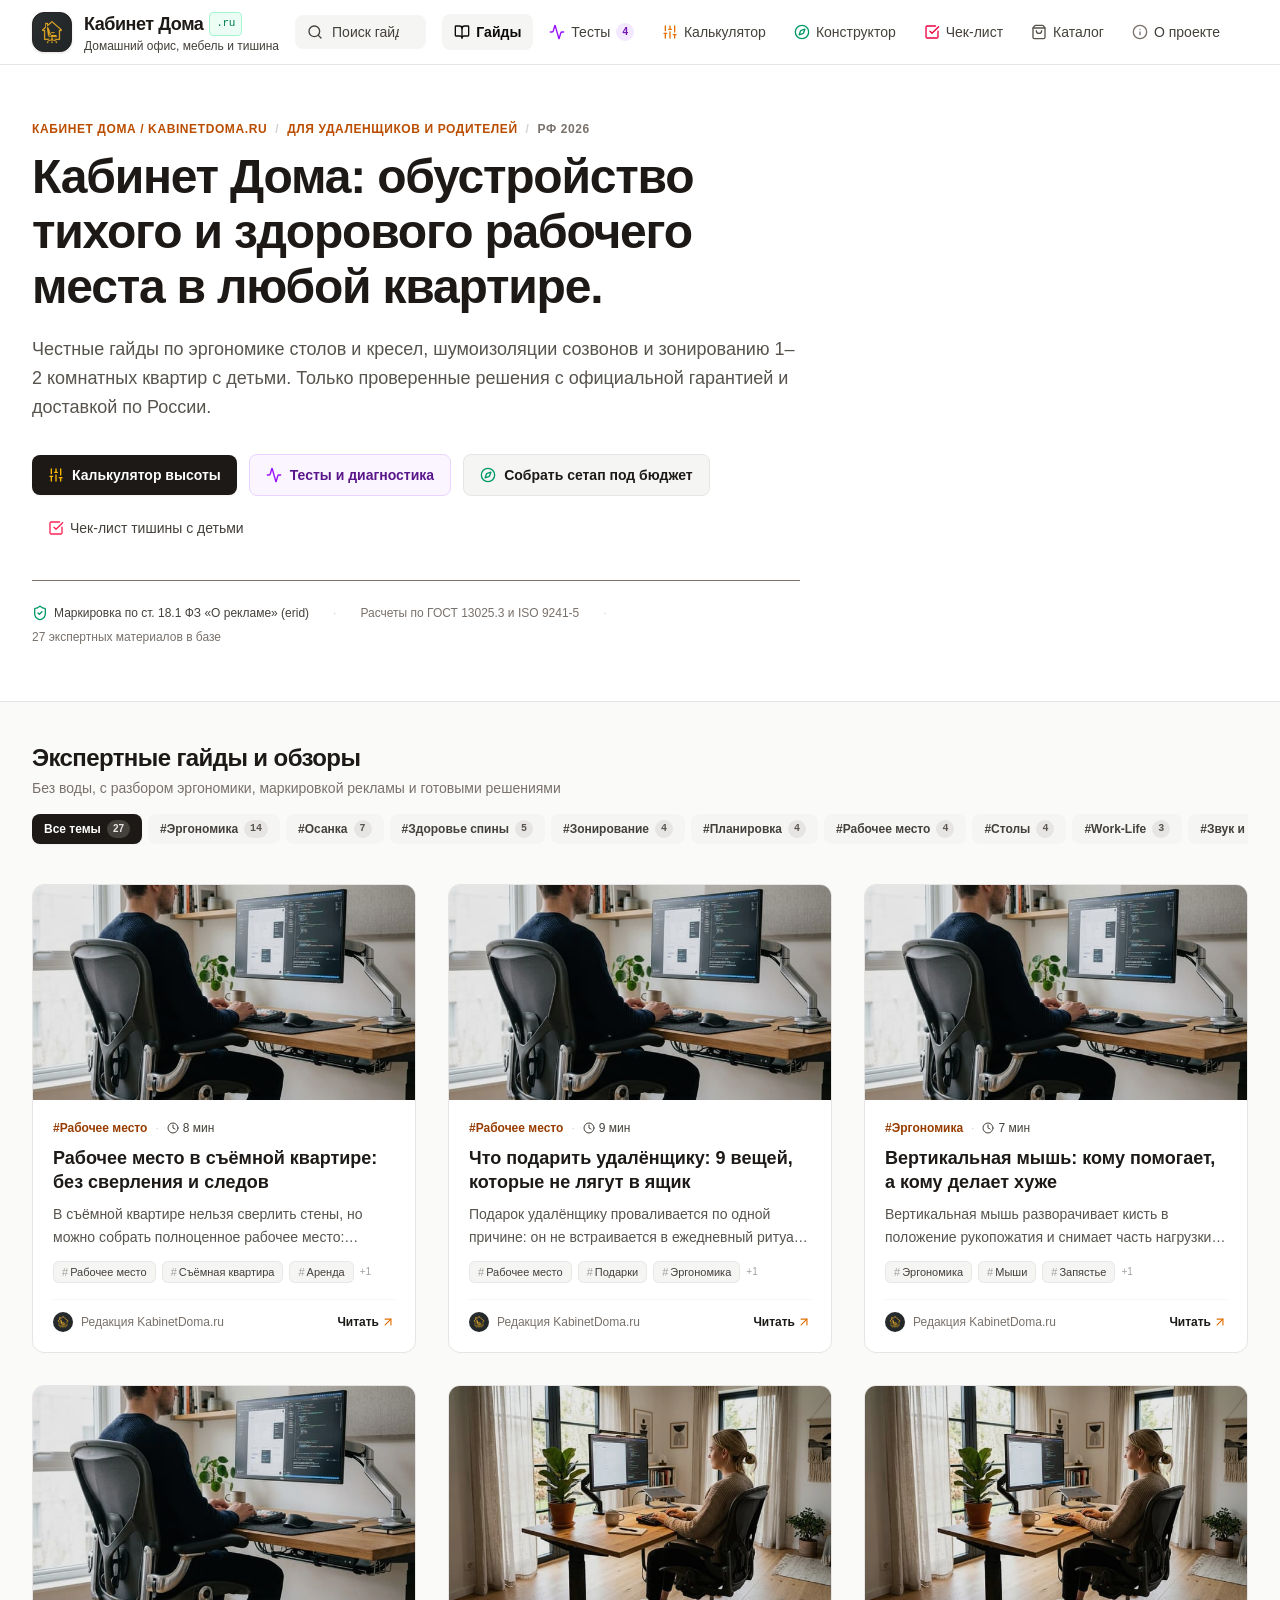
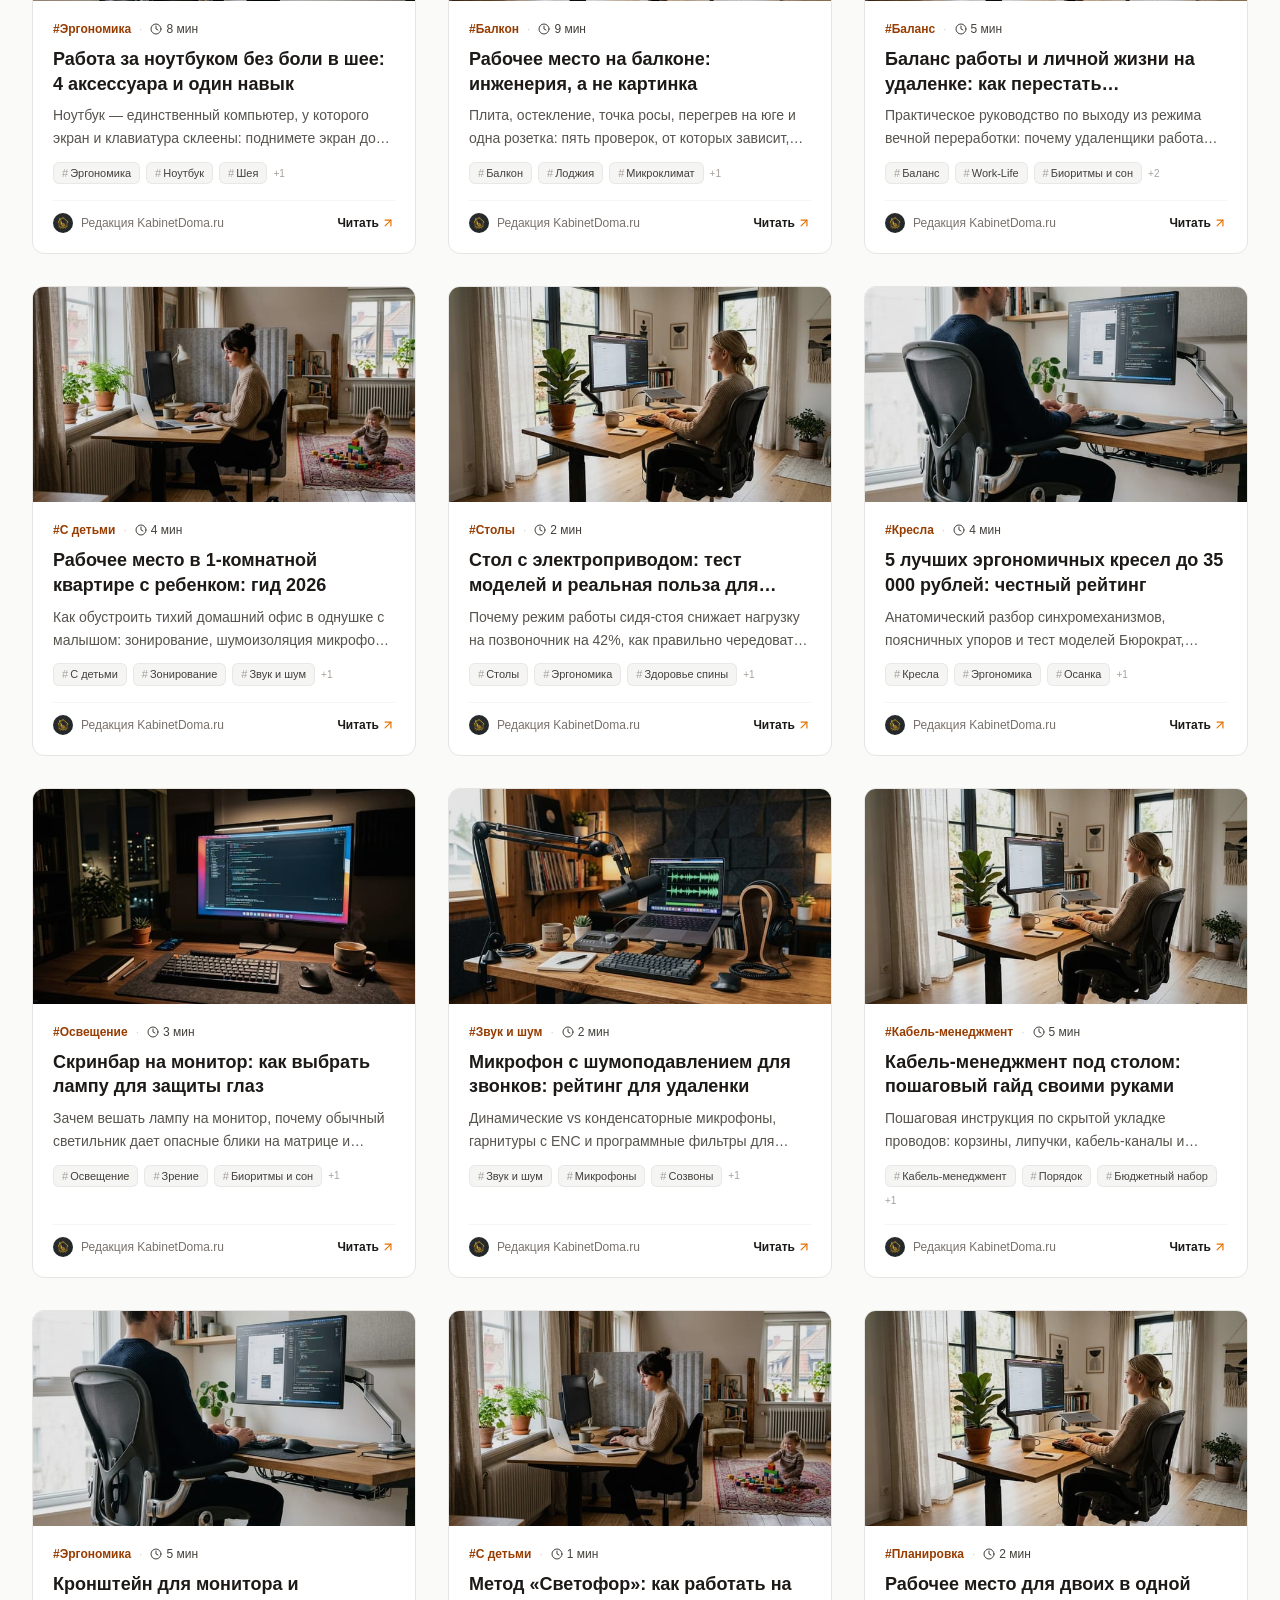
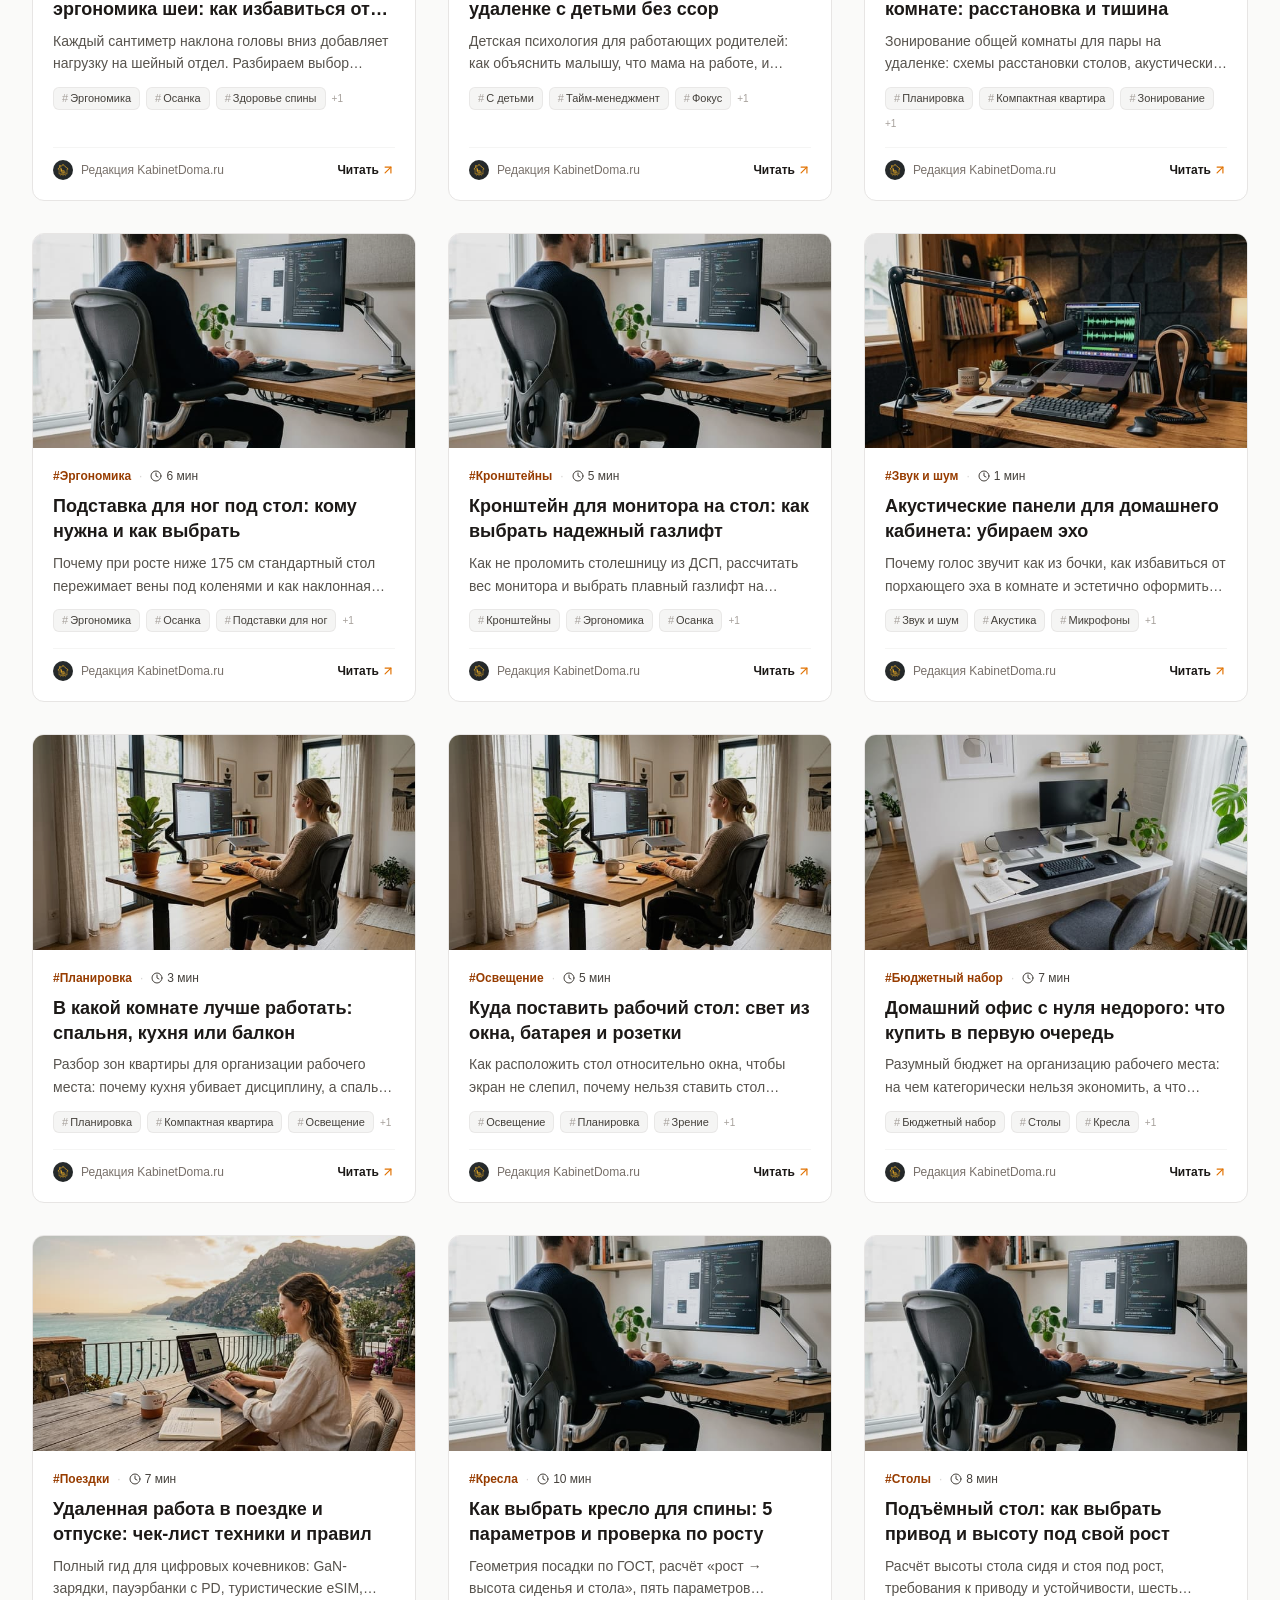
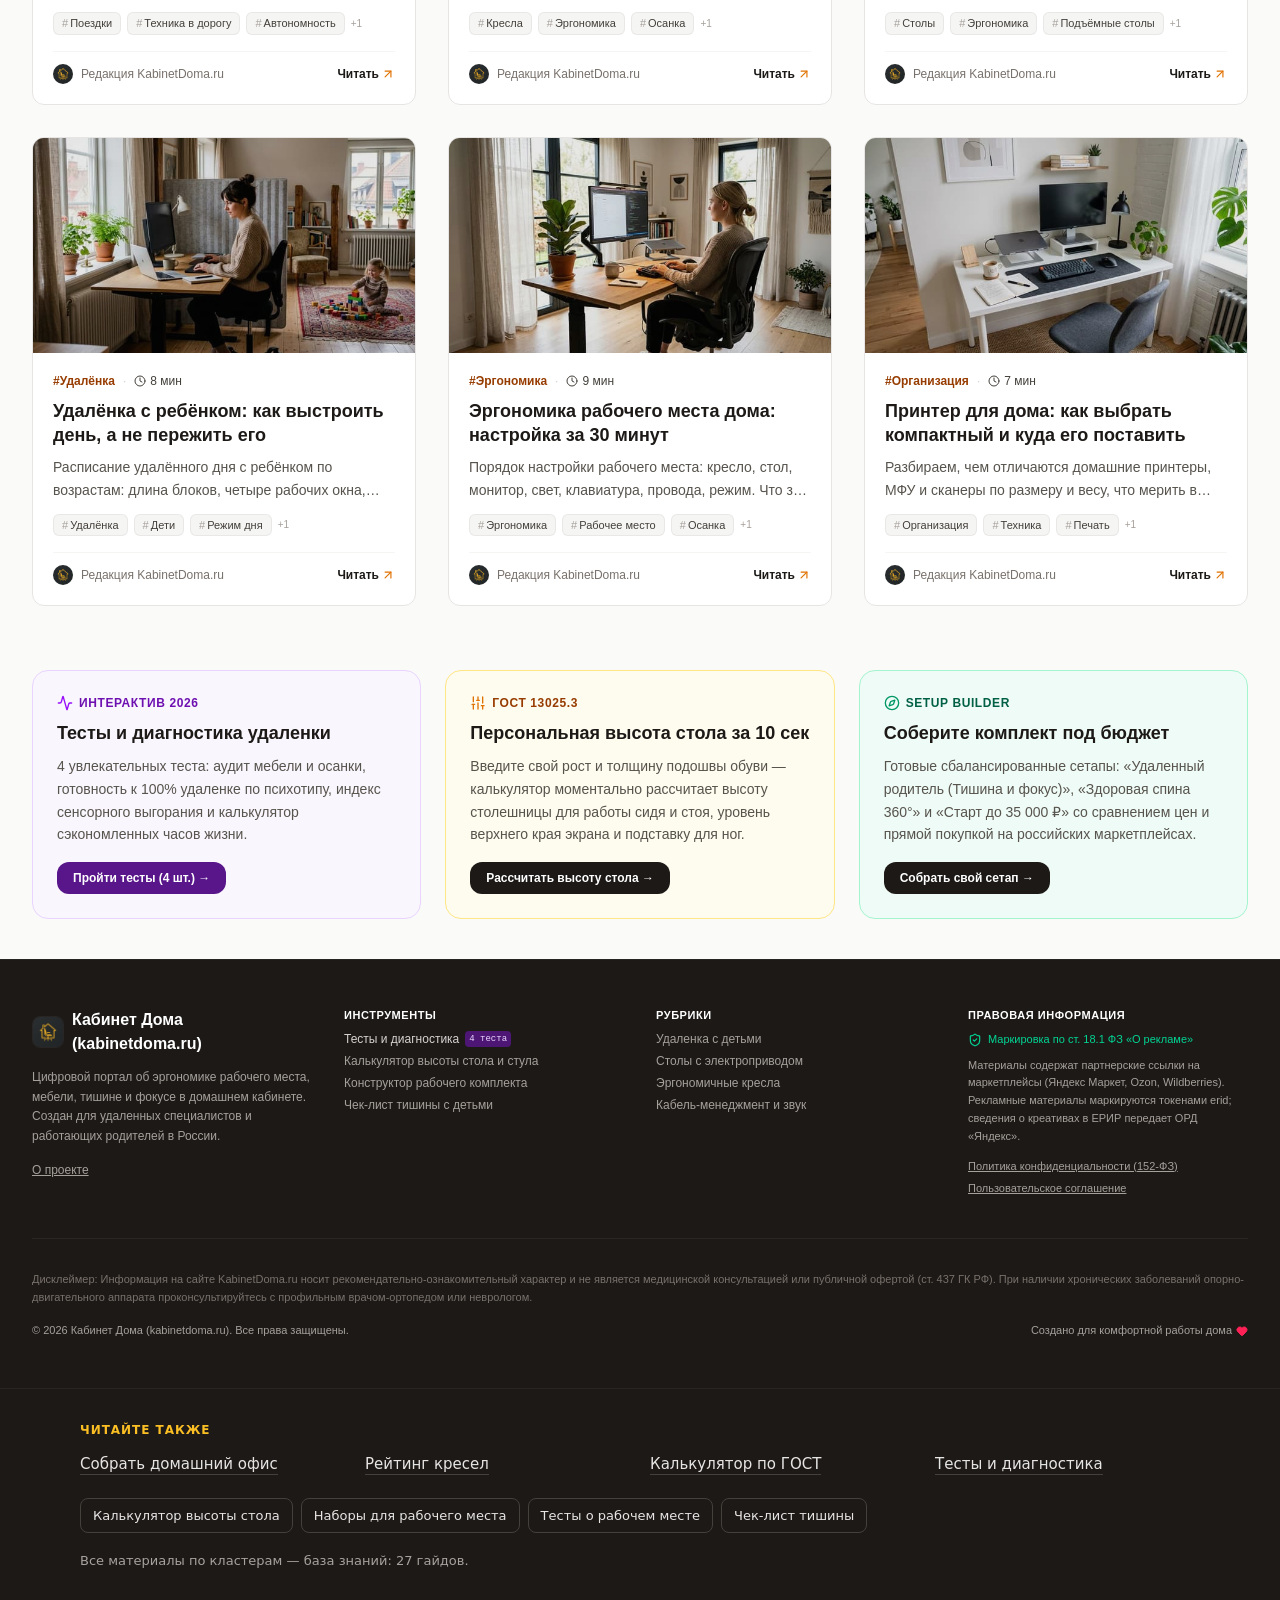
==== commit 6b9a91f7: "Обновление сайта: статическая сборка, 26 страниц, meta-тег Mitgo/Admitad Пререндеренные статьи и раз" ====
--- a/about/index.html
+++ b/about/index.html
@@ -2,6 +2,8 @@
 <html lang="ru" class="scroll-smooth"><head>
     <meta name="mitgo-verification" content="2ab007de-ae48-4bfa-b8aa-21a9992758fb">
     <meta charset="UTF-8">
+    <meta http-equiv="Content-Security-Policy" content="default-src 'self'; script-src 'self'; style-src 'self' 'unsafe-inline'; img-src 'self' data:; font-src 'self'; connect-src 'self'; object-src 'none'; base-uri 'self'; form-action 'self'; frame-src 'none'">
+    <meta name="referrer" content="strict-origin-when-cross-origin">
     <meta name="viewport" content="width=device-width, initial-scale=1.0">
     <meta name="theme-color" content="#fafaf9">
     <!-- Favicon & Icons -->
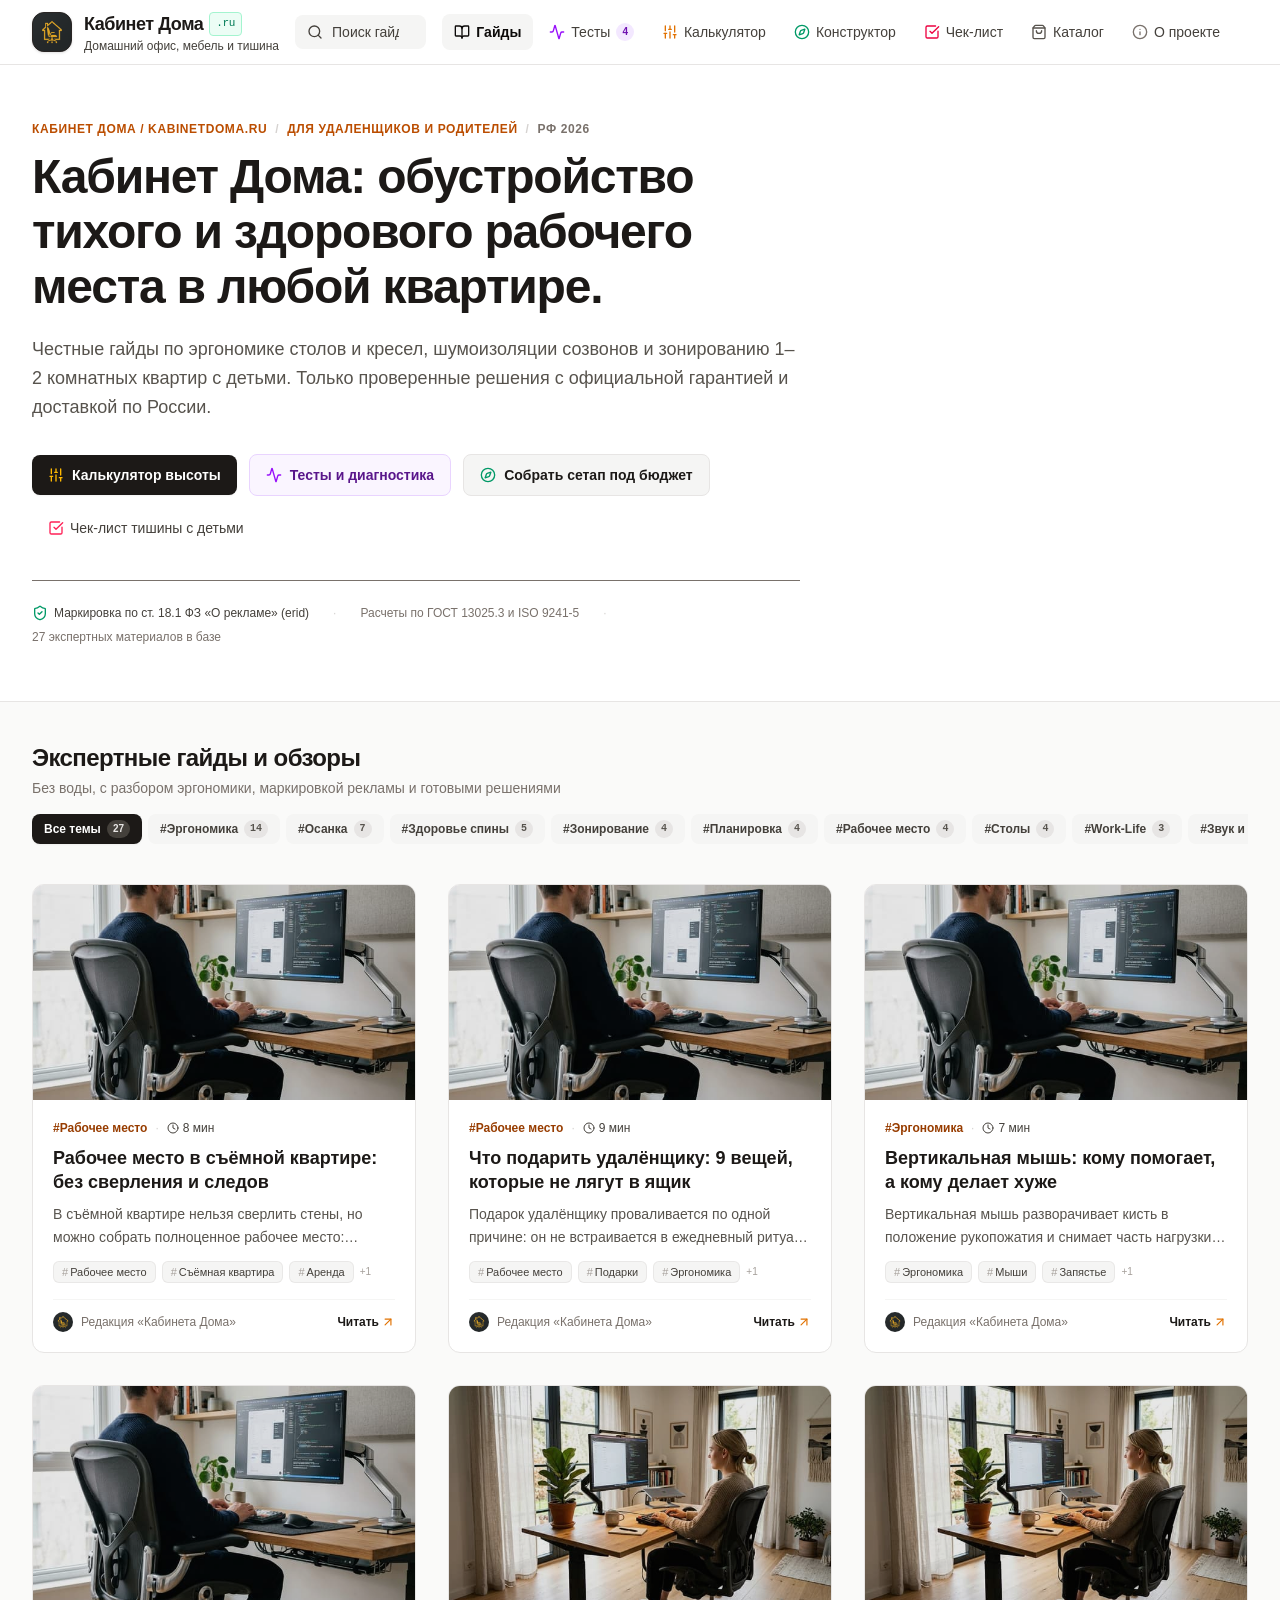
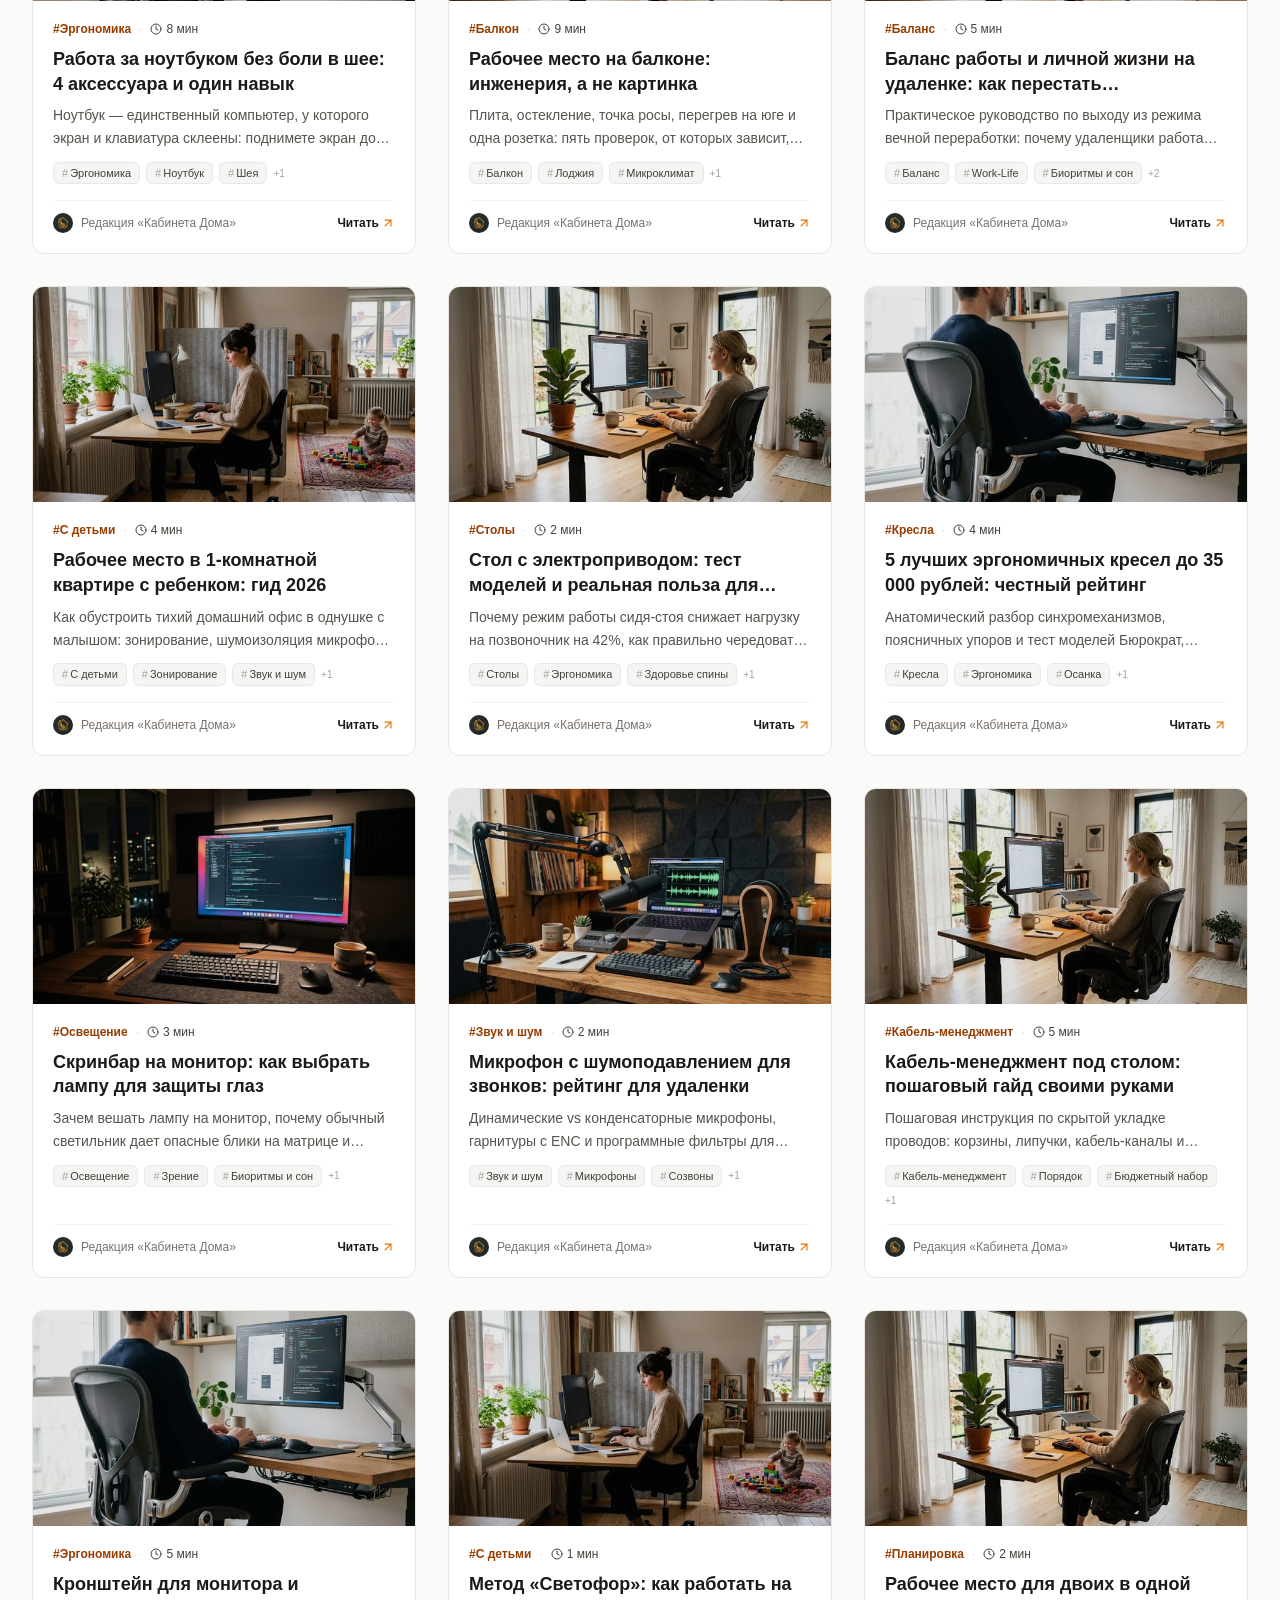
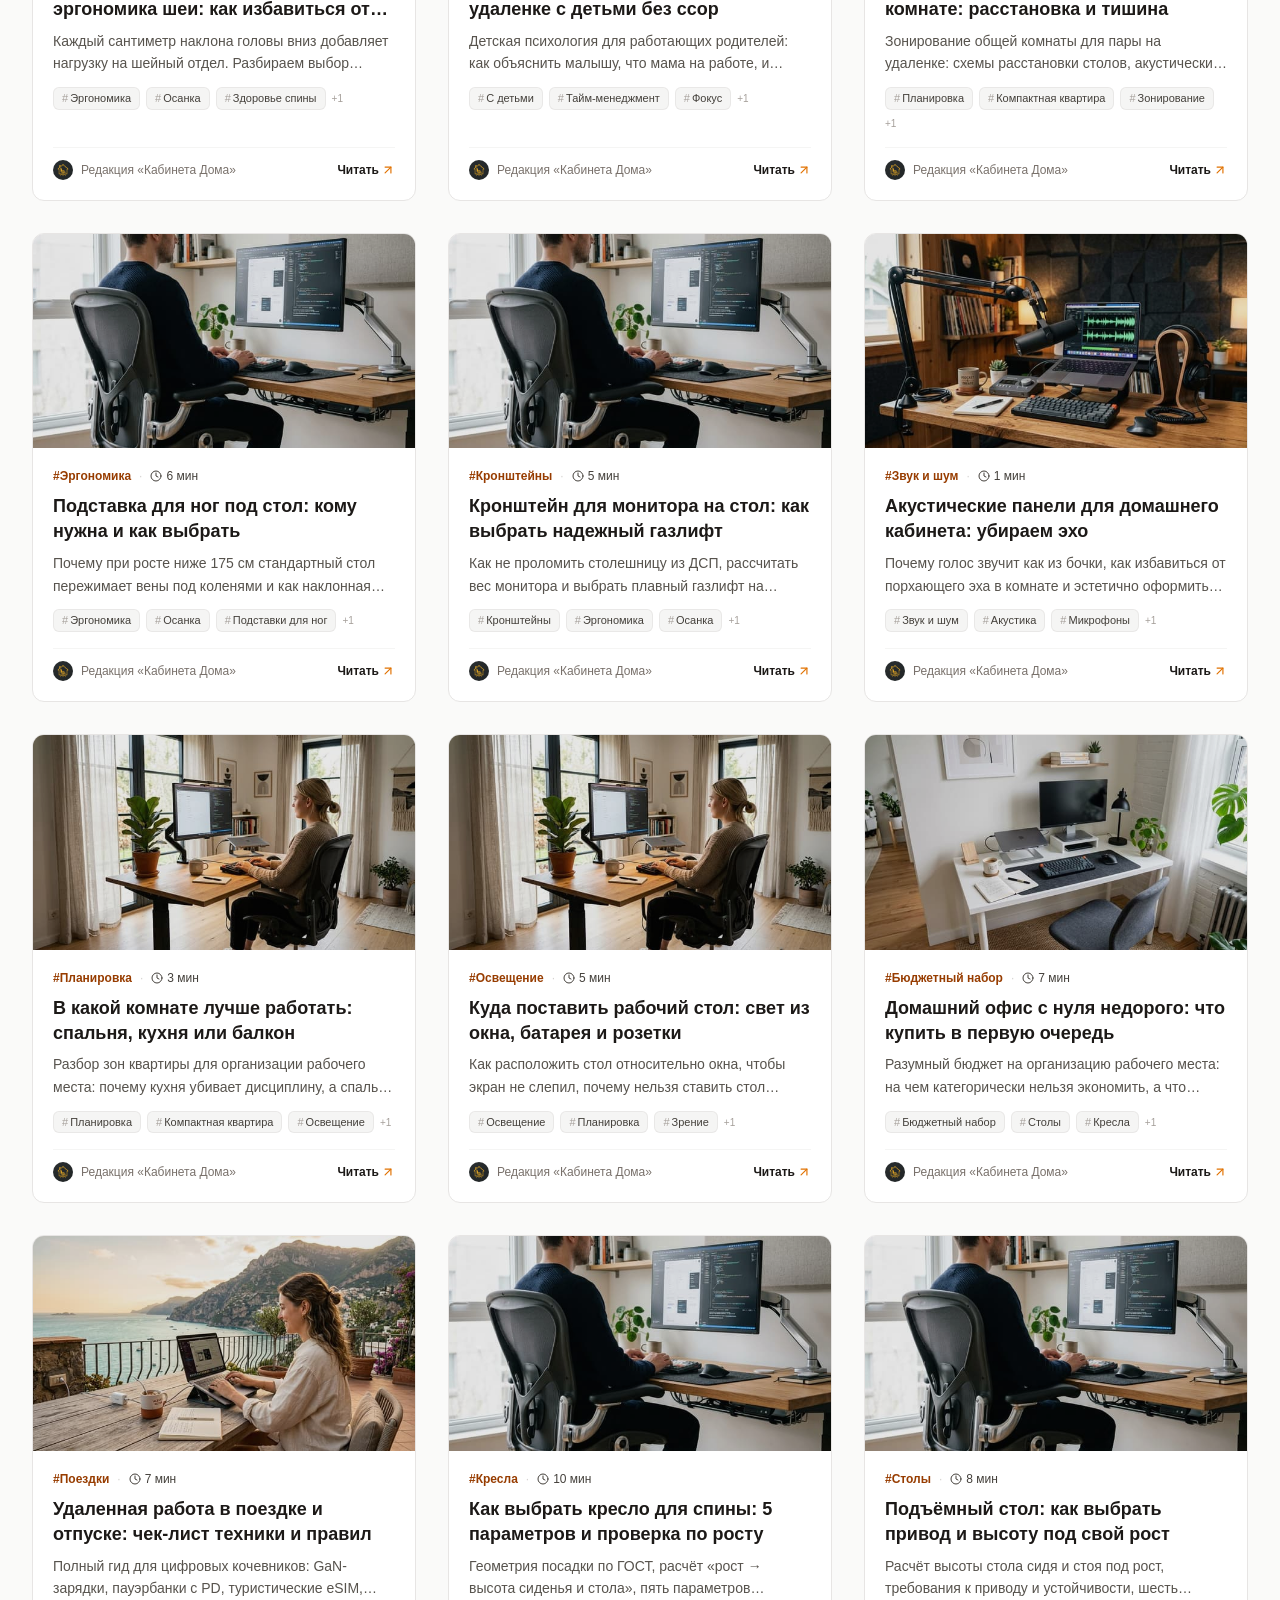
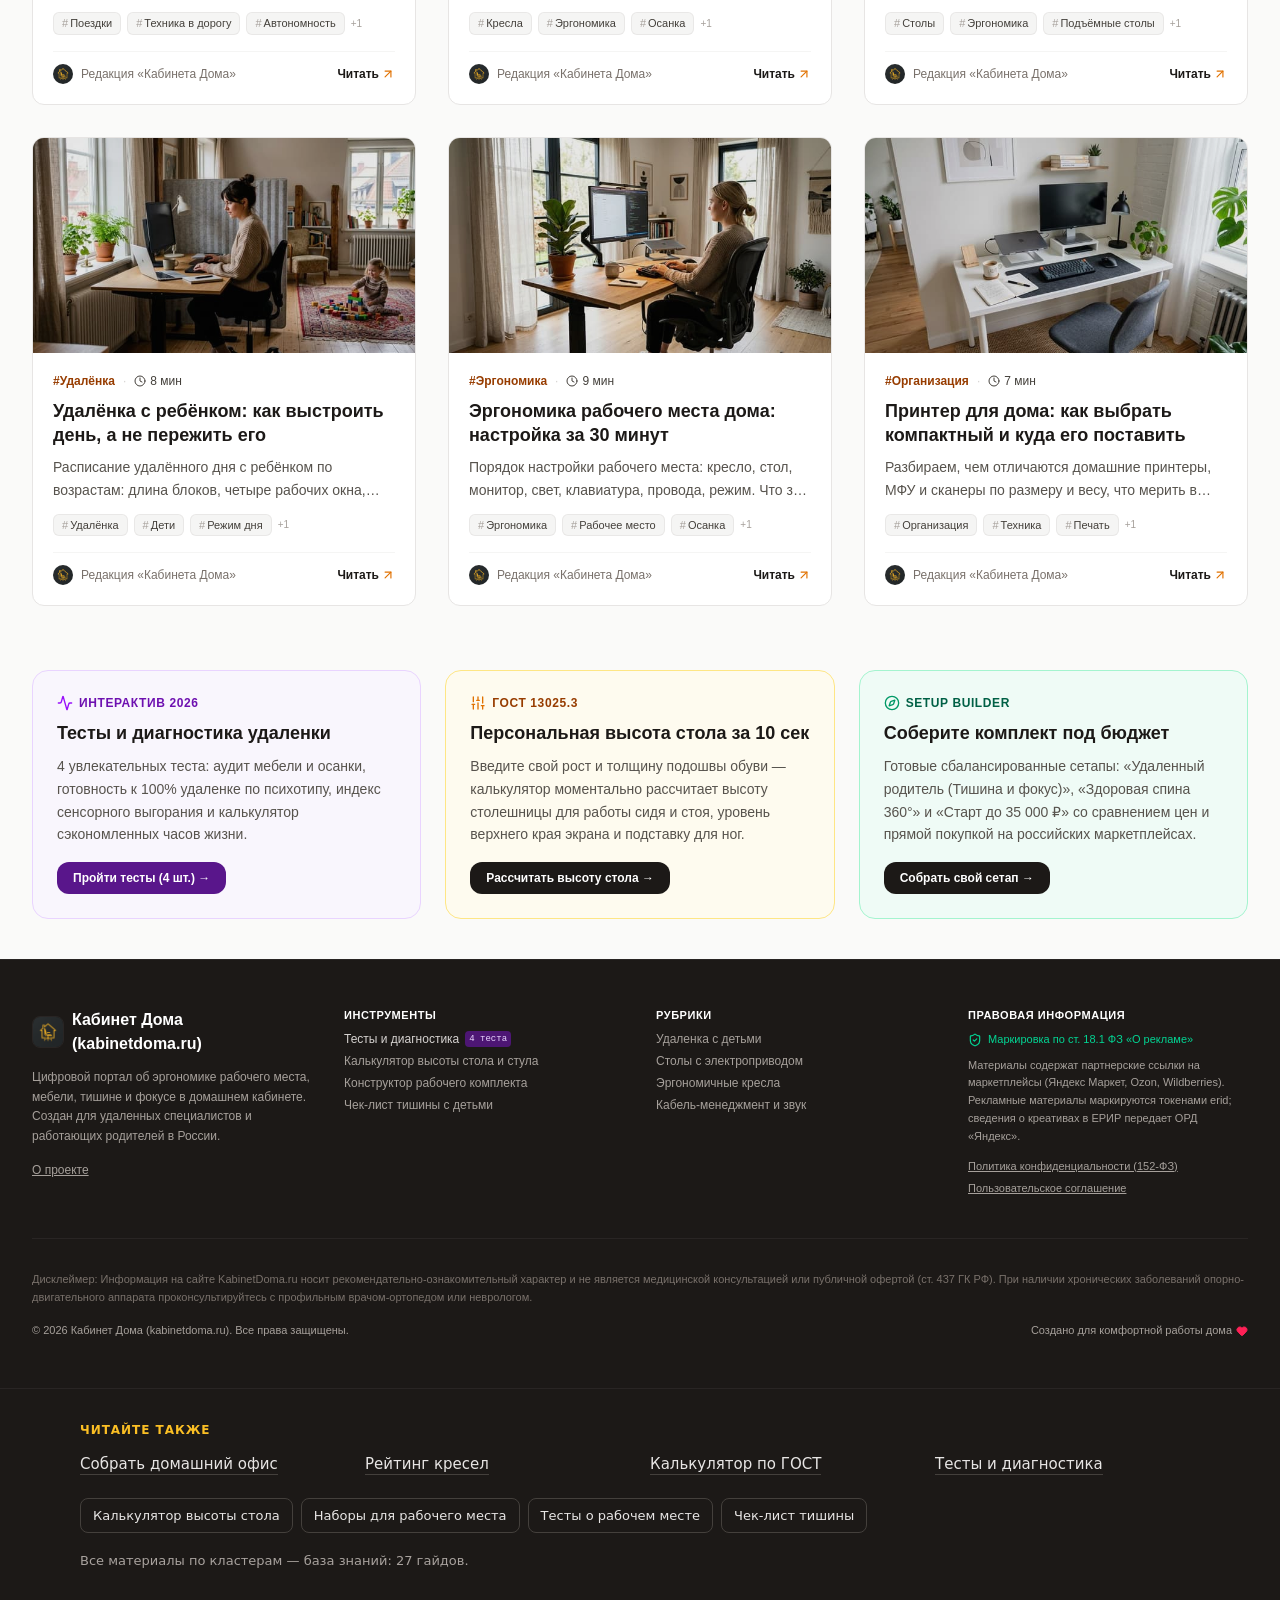
==== commit 1d962708: "Обновление сайта: статическая сборка, 26 страниц, meta-тег Mitgo/Admitad Пререндеренные статьи и раз" ====
--- a/about/index.html
+++ b/about/index.html
@@ -62,7 +62,7 @@
     <meta name="twitter:description" content="Кто делает KabinetDoma.ru, на каких источниках основаны рекомендации (ГОСТ и ISO 9241-5), как мы маркируем рекламу и не собираем персональные данные." />
     <meta name="twitter:image" content="https://kabinetdoma.ru/og-image.jpg" />
 <!-- kd-seo -->
-    <script type="application/ld+json">{"@context":"https://schema.org","@graph":[{"@type":"WebPage","@id":"https://kabinetdoma.ru/about/#webpage","url":"https://kabinetdoma.ru/about/","name":"О проекте «Кабинет Дома»: редакция и принципы","description":"Кто делает KabinetDoma.ru, на каких источниках основаны рекомендации (ГОСТ и ISO 9241-5), как мы маркируем рекламу и не собираем персональные данные.","inLanguage":"ru-RU","isPartOf":{"@id":"https://kabinetdoma.ru/#website"},"breadcrumb":{"@id":"https://kabinetdoma.ru/about/#breadcrumbs"}},{"@type":"BreadcrumbList","@id":"https://kabinetdoma.ru/about/#breadcrumbs","itemListElement":[{"@type":"ListItem","position":1,"name":"Главная","item":"https://kabinetdoma.ru/"},{"@type":"ListItem","position":2,"name":"О проекте «Кабинет Дома» (KabinetDoma.ru)","item":"https://kabinetdoma.ru/about/"}]}]}</script>
+    <script type="application/ld+json">{"@context":"https://schema.org","@graph":[{"@type":"WebPage","@id":"https://kabinetdoma.ru/about/#webpage","url":"https://kabinetdoma.ru/about/","name":"О проекте «Кабинет Дома»: редакция и принципы","description":"Кто делает KabinetDoma.ru, на каких источниках основаны рекомендации (ГОСТ и ISO 9241-5), как мы маркируем рекламу и не собираем персональные данные.","inLanguage":"ru-RU","isPartOf":{"@id":"https://kabinetdoma.ru/#website"},"breadcrumb":{"@id":"https://kabinetdoma.ru/about/#breadcrumbs"}},{"@type":"BreadcrumbList","@id":"https://kabinetdoma.ru/about/#breadcrumbs","itemListElement":[{"@type":"ListItem","position":1,"name":"Главная","item":"https://kabinetdoma.ru/"},{"@type":"ListItem","position":2,"name":"О проекте «Кабинет Дома»","item":"https://kabinetdoma.ru/about/"}]}]}</script>
     <!-- /kd-seo -->
   </head>
   <body class="bg-stone-50 text-stone-900 antialiased selection:bg-amber-100 selection:text-amber-900">
@@ -70,7 +70,7 @@
     <span style="display:none" aria-hidden="true">4z6mlgyzcx5v4d6k</span>
 
     <!-- Yandex.Metrika noscript fallback -->
-    <div id="root"><div class="min-h-screen flex flex-col bg-stone-50 text-stone-900 selection:bg-amber-100 selection:text-amber-900"><a href="#main" class="sr-only focus:not-sr-only focus:absolute focus:top-2 focus:left-2 focus:z-50 focus:px-4 focus:py-2 focus:bg-stone-900 focus:text-white focus:rounded-lg focus:font-semibold">Перейти к содержанию</a><header class="sticky top-0 z-40 bg-white/95 backdrop-blur-md border-b border-stone-200"><div class="max-w-7xl mx-auto px-4 sm:px-6 lg:px-8"><div class="flex items-center justify-between h-16 gap-4"><a href="/" class="flex items-center gap-3 cursor-pointer group select-none flex-shrink-0 no-underline"><div class="w-10 h-10 rounded-xl overflow-hidden bg-stone-900 border border-stone-800 shadow-sm flex items-center justify-center flex-shrink-0 group-hover:scale-105 transition-transform"><img sizes="48px" srcset="/logo-64.png 64w, /logo-128.png 128w, /logo.png 512w" loading="lazy" alt="Кабинет Дома" class="w-full h-full object-cover" width="512" height="512" src="/logo.png"></div><div><div class="font-bold text-lg tracking-tight text-stone-900 group-hover:text-amber-700 transition-colors flex items-center gap-1.5">Кабинет Дома<span class="text-[11px] font-mono font-medium text-emerald-700 bg-emerald-50 px-1.5 py-0.5 rounded border border-emerald-200">.ru</span></div><p class="text-xs text-stone-700 hidden sm:block">Домашний офис, мебель и тишина</p></div></a><div class="hidden md:flex items-center relative flex-1 max-w-xs lg:max-w-sm"><svg xmlns="http://www.w3.org/2000/svg" width="24" height="24" viewBox="0 0 24 24" fill="none" stroke="currentColor" stroke-width="2" stroke-linecap="round" stroke-linejoin="round" class="lucide lucide-search w-4 h-4 text-stone-700 absolute left-3 pointer-events-none" aria-hidden="true"><path d="m21 21-4.34-4.34"></path><circle cx="11" cy="11" r="8"></circle></svg><input placeholder="Поиск гайдов, столов, кресел..." aria-label="Поиск по статьям" class="w-full pl-9 pr-3 py-1.5 text-sm bg-stone-100 hover:bg-stone-150 focus:bg-white border border-transparent focus:border-amber-400 rounded-lg outline-none transition-all placeholder:text-stone-700" type="search" value=""></div><nav class="hidden lg:flex items-center gap-1 text-sm font-medium text-stone-700"><button class="px-3 py-2 rounded-lg transition-colors flex items-center gap-1.5 hover:text-stone-900 hover:bg-stone-50"><svg xmlns="http://www.w3.org/2000/svg" width="24" height="24" viewBox="0 0 24 24" fill="none" stroke="currentColor" stroke-width="2" stroke-linecap="round" stroke-linejoin="round" class="lucide lucide-book-open w-4 h-4" aria-hidden="true"><path d="M12 7v14"></path><path d="M3 18a1 1 0 0 1-1-1V4a1 1 0 0 1 1-1h5a4 4 0 0 1 4 4 4 4 0 0 1 4-4h5a1 1 0 0 1 1 1v13a1 1 0 0 1-1 1h-6a3 3 0 0 0-3 3 3 3 0 0 0-3-3z"></path></svg>Гайды</button><button class="px-3 py-2 rounded-lg transition-colors flex items-center gap-1.5 hover:text-stone-900 hover:bg-stone-50"><svg xmlns="http://www.w3.org/2000/svg" width="24" height="24" viewBox="0 0 24 24" fill="none" stroke="currentColor" stroke-width="2" stroke-linecap="round" stroke-linejoin="round" class="lucide lucide-activity w-4 h-4 text-purple-600" aria-hidden="true"><path d="M22 12h-2.48a2 2 0 0 0-1.93 1.46l-2.35 8.36a.25.25 0 0 1-.48 0L9.24 2.18a.25.25 0 0 0-.48 0l-2.35 8.36A2 2 0 0 1 4.49 12H2"></path></svg><span>Тесты</span><span class="text-[10px] font-bold px-1.5 py-0.5 bg-purple-100 text-purple-800 rounded-full">4</span></button><button class="px-3 py-2 rounded-lg transition-colors flex items-center gap-1.5 hover:text-stone-900 hover:bg-stone-50"><svg xmlns="http://www.w3.org/2000/svg" width="24" height="24" viewBox="0 0 24 24" fill="none" stroke="currentColor" stroke-width="2" stroke-linecap="round" stroke-linejoin="round" class="lucide lucide-sliders-vertical w-4 h-4 text-amber-600" aria-hidden="true"><path d="M10 8h4"></path><path d="M12 21v-9"></path><path d="M12 8V3"></path><path d="M17 16h4"></path><path d="M19 12V3"></path><path d="M19 21v-5"></path><path d="M3 14h4"></path><path d="M5 10V3"></path><path d="M5 21v-7"></path></svg>Калькулятор</button><button class="px-3 py-2 rounded-lg transition-colors flex items-center gap-1.5 hover:text-stone-900 hover:bg-stone-50"><svg xmlns="http://www.w3.org/2000/svg" width="24" height="24" viewBox="0 0 24 24" fill="none" stroke="currentColor" stroke-width="2" stroke-linecap="round" stroke-linejoin="round" class="lucide lucide-compass w-4 h-4 text-emerald-600" aria-hidden="true"><path d="m16.24 7.76-1.804 5.411a2 2 0 0 1-1.265 1.265L7.76 16.24l1.804-5.411a2 2 0 0 1 1.265-1.265z"></path><circle cx="12" cy="12" r="10"></circle></svg>Конструктор</button><button class="px-3 py-2 rounded-lg transition-colors flex items-center gap-1.5 hover:text-stone-900 hover:bg-stone-50"><svg xmlns="http://www.w3.org/2000/svg" width="24" height="24" viewBox="0 0 24 24" fill="none" stroke="currentColor" stroke-width="2" stroke-linecap="round" stroke-linejoin="round" class="lucide lucide-square-check-big w-4 h-4 text-rose-600" aria-hidden="true"><path d="M21 10.656V19a2 2 0 0 1-2 2H5a2 2 0 0 1-2-2V5a2 2 0 0 1 2-2h12.344"></path><path d="m9 11 3 3L22 4"></path></svg>Чек-лист</button><button class="px-3 py-2 rounded-lg transition-colors flex items-center gap-1.5 hover:text-stone-900 hover:bg-stone-50"><svg xmlns="http://www.w3.org/2000/svg" width="24" height="24" viewBox="0 0 24 24" fill="none" stroke="currentColor" stroke-width="2" stroke-linecap="round" stroke-linejoin="round" class="lucide lucide-shopping-bag w-4 h-4 text-stone-600" aria-hidden="true"><path d="M16 10a4 4 0 0 1-8 0"></path><path d="M3.103 6.034h17.794"></path><path d="M3.4 5.467a2 2 0 0 0-.4 1.2V20a2 2 0 0 0 2 2h14a2 2 0 0 0 2-2V6.667a2 2 0 0 0-.4-1.2l-2-2.667A2 2 0 0 0 17 2H7a2 2 0 0 0-1.6.8z"></path></svg>Каталог</button><button class="px-3 py-2 rounded-lg transition-colors flex items-center gap-1.5 text-stone-950 bg-stone-100 font-semibold"><svg xmlns="http://www.w3.org/2000/svg" width="24" height="24" viewBox="0 0 24 24" fill="none" stroke="currentColor" stroke-width="2" stroke-linecap="round" stroke-linejoin="round" class="lucide lucide-info w-4 h-4 text-stone-500" aria-hidden="true"><circle cx="12" cy="12" r="10"></circle><path d="M12 16v-4"></path><path d="M12 8h.01"></path></svg>О проекте</button></nav><div class="flex items-center gap-2"><button class="lg:hidden p-2 rounded-lg text-stone-600 hover:bg-stone-100 transition-colors" aria-label="Меню навигации"><svg xmlns="http://www.w3.org/2000/svg" width="24" height="24" viewBox="0 0 24 24" fill="none" stroke="currentColor" stroke-width="2" stroke-linecap="round" stroke-linejoin="round" class="lucide lucide-menu w-5 h-5" aria-hidden="true"><path d="M4 5h16"></path><path d="M4 12h16"></path><path d="M4 19h16"></path></svg></button></div></div></div></header><main id="main" class="flex-1"><div class="max-w-4xl mx-auto px-4 sm:px-6 py-12"><nav class="text-xs text-stone-500 mb-6 flex items-center gap-1.5"><button class="hover:text-stone-900 transition-colors">Главная</button><span>/</span><span class="text-stone-900 font-medium">О проекте</span></nav><div class="border-b border-stone-200 pb-8 mb-10"><div class="inline-flex items-center gap-2 px-3 py-1 rounded-full bg-amber-100 text-amber-900 text-xs font-semibold mb-4"><svg xmlns="http://www.w3.org/2000/svg" width="24" height="24" viewBox="0 0 24 24" fill="none" stroke="currentColor" stroke-width="2" stroke-linecap="round" stroke-linejoin="round" class="lucide lucide-award w-3.5 h-3.5" aria-hidden="true"><path d="m15.477 12.89 1.515 8.526a.5.5 0 0 1-.81.47l-3.58-2.687a1 1 0 0 0-1.197 0l-3.586 2.686a.5.5 0 0 1-.81-.469l1.514-8.526"></path><circle cx="12" cy="8" r="6"></circle></svg>Экспертное медиа об эргономике</div><h1 class="text-3xl sm:text-4xl font-extrabold text-stone-900 tracking-tight mb-4">О проекте «Кабинет Дома» (KabinetDoma.ru)</h1><p class="text-lg text-stone-600 leading-relaxed max-w-3xl">Независимый портал, созданный для удаленных специалистов, родителей и фрилансеров в России. Мы помогаем обустроить здоровое, тихое и высокопродуктивное рабочее место в условиях стандартной квартиры.</p></div><div class="grid grid-cols-1 md:grid-cols-3 gap-6 mb-12"><div class="bg-stone-50 border border-stone-200 rounded-2xl p-6"><div class="w-10 h-10 rounded-xl bg-amber-500/10 text-amber-700 flex items-center justify-center mb-4"><svg xmlns="http://www.w3.org/2000/svg" width="24" height="24" viewBox="0 0 24 24" fill="none" stroke="currentColor" stroke-width="2" stroke-linecap="round" stroke-linejoin="round" class="lucide lucide-shield-check w-5 h-5" aria-hidden="true"><path d="M20 13c0 5-3.5 7.5-7.66 8.95a1 1 0 0 1-.67-.01C7.5 20.5 4 18 4 13V6a1 1 0 0 1 1-1c2 0 4.5-1.2 6.24-2.72a1.17 1.17 0 0 1 1.52 0C14.51 3.81 17 5 19 5a1 1 0 0 1 1 1z"></path><path d="m9 12 2 2 4-4"></path></svg></div><h2 class="font-bold text-stone-900 text-base mb-2">Доказательная эргономика</h2><p class="text-stone-600 text-xs leading-relaxed">Все расчеты высоты столов и кресел базируются на стандартах ГОСТ 21889-76, ISO 9241-5 и рекомендациях ассоциаций эргономики. Никаких домыслов — только антропометрия.</p></div><div class="bg-stone-50 border border-stone-200 rounded-2xl p-6"><div class="w-10 h-10 rounded-xl bg-emerald-500/10 text-emerald-700 flex items-center justify-center mb-4"><svg xmlns="http://www.w3.org/2000/svg" width="24" height="24" viewBox="0 0 24 24" fill="none" stroke="currentColor" stroke-width="2" stroke-linecap="round" stroke-linejoin="round" class="lucide lucide-users w-5 h-5" aria-hidden="true"><path d="M16 21v-2a4 4 0 0 0-4-4H6a4 4 0 0 0-4 4v2"></path><path d="M16 3.128a4 4 0 0 1 0 7.744"></path><path d="M22 21v-2a4 4 0 0 0-3-3.87"></path><circle cx="9" cy="7" r="4"></circle></svg></div><h2 class="font-bold text-stone-900 text-base mb-2">Реальность квартир в РФ</h2><p class="text-stone-600 text-xs leading-relaxed">Мы не пишем о кабинетах в загородных виллах на 50 м². Наши гайды адаптированы под спальни, утепленные балконы, кухни и однушки, где за стенкой играют дети.</p></div><div class="bg-stone-50 border border-stone-200 rounded-2xl p-6"><div class="w-10 h-10 rounded-xl bg-sky-500/10 text-sky-700 flex items-center justify-center mb-4"><svg xmlns="http://www.w3.org/2000/svg" width="24" height="24" viewBox="0 0 24 24" fill="none" stroke="currentColor" stroke-width="2" stroke-linecap="round" stroke-linejoin="round" class="lucide lucide-book-open w-5 h-5" aria-hidden="true"><path d="M12 7v14"></path><path d="M3 18a1 1 0 0 1-1-1V4a1 1 0 0 1 1-1h5a4 4 0 0 1 4 4 4 4 0 0 1 4-4h5a1 1 0 0 1 1 1v13a1 1 0 0 1-1 1h-6a3 3 0 0 0-3 3 3 3 0 0 0-3-3z"></path></svg></div><h2 class="font-bold text-stone-900 text-base mb-2">Честные обзоры и тесты</h2><p class="text-stone-600 text-xs leading-relaxed">Разбираем плюсы и минусы популярных в РФ брендов столов (Ergostol, Monotable), кресел (Метта, SIHOO) и аксессуаров. Указываем честные недостатки до покупки.</p></div></div><div class="mb-12"><h2 class="text-2xl font-bold text-stone-900 mb-6 flex items-center gap-2">Редакционная коллегия и стандарты проверки</h2><div class="grid grid-cols-1 sm:grid-cols-2 gap-6"><div class="border border-stone-200 rounded-2xl p-6 bg-white flex gap-4"><div class="w-12 h-12 rounded-xl bg-amber-500/10 text-amber-700 flex-shrink-0 flex items-center justify-center font-bold text-base"><svg xmlns="http://www.w3.org/2000/svg" width="24" height="24" viewBox="0 0 24 24" fill="none" stroke="currentColor" stroke-width="2" stroke-linecap="round" stroke-linejoin="round" class="lucide lucide-users w-6 h-6" aria-hidden="true"><path d="M16 21v-2a4 4 0 0 0-4-4H6a4 4 0 0 0-4 4v2"></path><path d="M16 3.128a4 4 0 0 1 0 7.744"></path><path d="M22 21v-2a4 4 0 0 0-3-3.87"></path><circle cx="9" cy="7" r="4"></circle></svg></div><div><h3 class="font-bold text-stone-900 text-base">Кто готовит материалы</h3><p class="text-xs text-amber-700 font-medium mb-2">Редакция и технический редактор</p><p class="text-xs text-stone-600 leading-relaxed">Материалы готовит редакция портала: текст и расчёты по ГОСТ 13025.3 и ISO 9241, сверка характеристик с паспортами производителей. Внештатных экспертов и коллегиальных советов у проекта нет — поэтому мы не ссылаемся на «мнение редакции» как на аргумент в выборе.</p></div></div><div class="border border-stone-200 rounded-2xl p-6 bg-white flex gap-4"><div class="w-12 h-12 rounded-xl bg-emerald-500/10 text-emerald-700 flex-shrink-0 flex items-center justify-center font-bold text-base"><svg xmlns="http://www.w3.org/2000/svg" width="24" height="24" viewBox="0 0 24 24" fill="none" stroke="currentColor" stroke-width="2" stroke-linecap="round" stroke-linejoin="round" class="lucide lucide-circle-check w-6 h-6" aria-hidden="true"><circle cx="12" cy="12" r="10"></circle><path d="m9 12 2 2 4-4"></path></svg></div><div><h3 class="font-bold text-stone-900 text-base">Стандарты факт-чекинга</h3><p class="text-xs text-emerald-700 font-medium mb-2">ГОСТ 21889-76, ГОСТ 13025.3, ISO 9241</p><p class="text-xs text-stone-600 leading-relaxed">Материалы готовим по открытым источникам: техническим паспортам производителей (моторы, газлифты, характеристики), отзывам покупателей на маркетплейсах и собственным расчетам по ГОСТ 13025.3 и ISO 9241.</p></div></div></div></div><div class="bg-stone-900 text-stone-200 rounded-2xl p-8 mb-12"><h2 class="text-xl font-bold text-white mb-4">Прозрачность и соблюдение законов РФ</h2><div class="space-y-3 text-xs text-stone-300 leading-relaxed"><div class="flex items-start gap-2.5"><svg xmlns="http://www.w3.org/2000/svg" width="24" height="24" viewBox="0 0 24 24" fill="none" stroke="currentColor" stroke-width="2" stroke-linecap="round" stroke-linejoin="round" class="lucide lucide-circle-check w-4 h-4 text-emerald-400 mt-0.5 flex-shrink-0" aria-hidden="true"><circle cx="12" cy="12" r="10"></circle><path d="m9 12 2 2 4-4"></path></svg><p><strong>Маркировка рекламы:</strong> Партнерские материалы и ссылки на маркетплейсы содержат идентификаторы рекламы (erid) — это требование ст. 18.1 Федерального закона от 13.03.2006 № 38-ФЗ «О рекламе» (статья введена Федеральным законом от 02.07.2021 № 347-ФЗ). Сведения о креативах в Единый реестр интернет-рекламы передает сервис размещения — ОРД «Яндекс».</p></div><div class="flex items-start gap-2.5"><svg xmlns="http://www.w3.org/2000/svg" width="24" height="24" viewBox="0 0 24 24" fill="none" stroke="currentColor" stroke-width="2" stroke-linecap="round" stroke-linejoin="round" class="lucide lucide-circle-check w-4 h-4 text-emerald-400 mt-0.5 flex-shrink-0" aria-hidden="true"><circle cx="12" cy="12" r="10"></circle><path d="m9 12 2 2 4-4"></path></svg><p><strong>Защита персональных данных:</strong> Мы соблюдаем Федеральный закон № 152-ФЗ «О персональных данных». Сайт не собирает данные посетителей: нет счетчиков, форм и сторонних запросов — подробности в Политике конфиденциальности.</p></div><div class="flex items-start gap-2.5"><svg xmlns="http://www.w3.org/2000/svg" width="24" height="24" viewBox="0 0 24 24" fill="none" stroke="currentColor" stroke-width="2" stroke-linecap="round" stroke-linejoin="round" class="lucide lucide-circle-check w-4 h-4 text-emerald-400 mt-0.5 flex-shrink-0" aria-hidden="true"><circle cx="12" cy="12" r="10"></circle><path d="m9 12 2 2 4-4"></path></svg><p><strong>Независимость:</strong> Торговые марки, упоминаемые в обзорах, принадлежат их законным правообладателям. Публикации отражают редакционную оценку экспертов портала.</p></div></div></div><div class="flex flex-col sm:flex-row items-center justify-between gap-4 p-6 bg-amber-50 border border-amber-200 rounded-2xl"><div><h3 class="font-bold text-stone-900 text-sm mb-1">Как читать наши материалы</h3><p class="text-xs text-stone-600">Ссылки ведут в каталог с характеристиками, ценами и офферами маркетплейсов.</p></div><button class="inline-flex items-center gap-2 px-5 py-2.5 bg-stone-900 text-white rounded-xl text-xs font-semibold hover:bg-stone-800 transition-colors flex-shrink-0"><svg xmlns="http://www.w3.org/2000/svg" width="24" height="24" viewBox="0 0 24 24" fill="none" stroke="currentColor" stroke-width="2" stroke-linecap="round" stroke-linejoin="round" class="lucide lucide-arrow-right w-4 h-4 text-amber-400" aria-hidden="true"><path d="M5 12h14"></path><path d="m12 5 7 7-7 7"></path></svg>К статьям</button></div></div></main><footer class="bg-stone-900 text-stone-300 border-t border-stone-800 text-xs"><div class="max-w-7xl mx-auto px-4 sm:px-6 lg:px-8 py-12"><div class="grid grid-cols-1 md:grid-cols-4 gap-8 mb-10"><div class="space-y-3 md:col-span-1"><div class="flex items-center gap-2 text-white font-bold text-base"><div class="w-8 h-8 rounded-lg overflow-hidden bg-stone-950 border border-stone-800 flex items-center justify-center flex-shrink-0"><img sizes="48px" srcset="/logo-64.png 64w, /logo-128.png 128w, /logo.png 512w" loading="lazy" alt="Кабинет Дома" class="w-full h-full object-cover" width="512" height="512" src="/logo.png"></div>Кабинет Дома (kabinetdoma.ru)</div><p class="text-stone-400 leading-relaxed text-xs">Цифровой портал об эргономике рабочего места, мебели, тишине и фокусе в домашнем кабинете. Создан для удаленных специалистов и работающих родителей в России.</p><div class="pt-1 text-stone-400 text-xs space-y-1"><div><button class="hover:text-white transition-colors underline font-medium">О проекте</button></div></div></div><div class="space-y-2"><div class="font-bold text-white uppercase tracking-wider text-[11px]">Инструменты</div><ul class="space-y-1.5 text-stone-400"><li><button class="hover:text-white transition-colors flex items-center gap-1.5 text-stone-300 font-medium"><span>Тесты и диагностика</span><span class="text-[9px] bg-purple-900/80 text-purple-200 px-1 py-0.5 rounded font-mono">4 теста</span></button></li><li><button class="hover:text-white transition-colors">Калькулятор высоты стола и стула</button></li><li><button class="hover:text-white transition-colors">Конструктор рабочего комплекта</button></li><li><button class="hover:text-white transition-colors">Чек-лист тишины с детьми</button></li></ul></div><div class="space-y-2"><div class="font-bold text-white uppercase tracking-wider text-[11px]">Рубрики</div><ul class="space-y-1.5 text-stone-400"><li><button class="hover:text-white transition-colors">Удаленка с детьми</button></li><li><button class="hover:text-white transition-colors">Столы с электроприводом</button></li><li><button class="hover:text-white transition-colors">Эргономичные кресла</button></li><li><button class="hover:text-white transition-colors">Кабель-менеджмент и звук</button></li></ul></div><div class="space-y-2"><div class="font-bold text-white uppercase tracking-wider text-[11px]">Правовая информация</div><div class="text-[11px] text-stone-400 leading-relaxed space-y-2"><div class="flex items-center gap-1.5 text-emerald-400"><svg xmlns="http://www.w3.org/2000/svg" width="24" height="24" viewBox="0 0 24 24" fill="none" stroke="currentColor" stroke-width="2" stroke-linecap="round" stroke-linejoin="round" class="lucide lucide-shield-check w-3.5 h-3.5" aria-hidden="true"><path d="M20 13c0 5-3.5 7.5-7.66 8.95a1 1 0 0 1-.67-.01C7.5 20.5 4 18 4 13V6a1 1 0 0 1 1-1c2 0 4.5-1.2 6.24-2.72a1.17 1.17 0 0 1 1.52 0C14.51 3.81 17 5 19 5a1 1 0 0 1 1 1z"></path><path d="m9 12 2 2 4-4"></path></svg><span>Маркировка по ст. 18.1 ФЗ «О рекламе»</span></div><p>Материалы содержат партнерские ссылки на маркетплейсы (Яндекс Маркет, Ozon, Wildberries). Рекламные материалы маркируются токенами erid; сведения о креативах в ЕРИР передает ОРД «Яндекс».</p><div class="pt-1 flex flex-col gap-1"><button class="text-left text-stone-400 hover:text-white transition-colors underline">Политика конфиденциальности (152-ФЗ)</button><button class="text-left text-stone-400 hover:text-white transition-colors underline">Пользовательское соглашение</button></div></div></div></div><div class="pt-8 border-t border-stone-800 text-[11px] text-stone-500 space-y-2 leading-relaxed"><p>Дисклеймер: Информация на сайте KabinetDoma.ru носит рекомендательно-ознакомительный характер и не является медицинской консультацией или публичной офертой (ст. 437 ГК РФ). При наличии хронических заболеваний опорно-двигательного аппарата проконсультируйтесь с профильным врачом-ортопедом или неврологом.</p><div class="flex flex-col sm:flex-row items-center justify-between gap-2 pt-2 text-stone-400"><div class="flex items-center gap-2"><span>© 2026 Кабинет Дома (kabinetdoma.ru). Все права защищены.</span></div><div class="flex items-center gap-1 text-[11px]"><span>Создано для комфортной работы дома</span><svg xmlns="http://www.w3.org/2000/svg" width="24" height="24" viewBox="0 0 24 24" fill="none" stroke="currentColor" stroke-width="2" stroke-linecap="round" stroke-linejoin="round" class="lucide lucide-heart w-3 h-3 text-rose-500 fill-rose-500 inline" aria-hidden="true"><path d="M2 9.5a5.5 5.5 0 0 1 9.591-3.676.56.56 0 0 0 .818 0A5.49 5.49 0 0 1 22 9.5c0 2.29-1.5 4-3 5.5l-5.492 5.313a2 2 0 0 1-3 .019L5 15c-1.5-1.5-3-3.2-3-5.5"></path></svg></div></div></div></div></footer></div></div>
+    <div id="root"><div class="min-h-screen flex flex-col bg-stone-50 text-stone-900 selection:bg-amber-100 selection:text-amber-900"><a href="#main" class="sr-only focus:not-sr-only focus:absolute focus:top-2 focus:left-2 focus:z-50 focus:px-4 focus:py-2 focus:bg-stone-900 focus:text-white focus:rounded-lg focus:font-semibold">Перейти к содержанию</a><header class="sticky top-0 z-40 bg-white/95 backdrop-blur-md border-b border-stone-200"><div class="max-w-7xl mx-auto px-4 sm:px-6 lg:px-8"><div class="flex items-center justify-between h-16 gap-4"><a href="/" class="flex items-center gap-3 cursor-pointer group select-none flex-shrink-0 no-underline"><div class="w-10 h-10 rounded-xl overflow-hidden bg-stone-900 border border-stone-800 shadow-sm flex items-center justify-center flex-shrink-0 group-hover:scale-105 transition-transform"><img sizes="48px" srcset="/logo-64.png 64w, /logo-128.png 128w, /logo.png 512w" loading="lazy" alt="Кабинет Дома" class="w-full h-full object-cover" width="512" height="512" src="/logo.png"></div><div><div class="font-bold text-lg tracking-tight text-stone-900 group-hover:text-amber-700 transition-colors flex items-center gap-1.5">Кабинет Дома<span class="text-[11px] font-mono font-medium text-emerald-700 bg-emerald-50 px-1.5 py-0.5 rounded border border-emerald-200">.ru</span></div><p class="text-xs text-stone-700 hidden sm:block">Домашний офис, мебель и тишина</p></div></a><div class="hidden md:flex items-center relative flex-1 max-w-xs lg:max-w-sm"><svg xmlns="http://www.w3.org/2000/svg" width="24" height="24" viewBox="0 0 24 24" fill="none" stroke="currentColor" stroke-width="2" stroke-linecap="round" stroke-linejoin="round" class="lucide lucide-search w-4 h-4 text-stone-700 absolute left-3 pointer-events-none" aria-hidden="true"><path d="m21 21-4.34-4.34"></path><circle cx="11" cy="11" r="8"></circle></svg><input placeholder="Поиск гайдов, столов, кресел..." aria-label="Поиск по статьям" class="w-full pl-9 pr-3 py-1.5 text-sm bg-stone-100 hover:bg-stone-150 focus:bg-white border border-transparent focus:border-amber-400 rounded-lg outline-none transition-all placeholder:text-stone-700" type="search" value=""></div><nav class="hidden lg:flex items-center gap-1 text-sm font-medium text-stone-700"><button class="px-3 py-2 rounded-lg transition-colors flex items-center gap-1.5 hover:text-stone-900 hover:bg-stone-50"><svg xmlns="http://www.w3.org/2000/svg" width="24" height="24" viewBox="0 0 24 24" fill="none" stroke="currentColor" stroke-width="2" stroke-linecap="round" stroke-linejoin="round" class="lucide lucide-book-open w-4 h-4" aria-hidden="true"><path d="M12 7v14"></path><path d="M3 18a1 1 0 0 1-1-1V4a1 1 0 0 1 1-1h5a4 4 0 0 1 4 4 4 4 0 0 1 4-4h5a1 1 0 0 1 1 1v13a1 1 0 0 1-1 1h-6a3 3 0 0 0-3 3 3 3 0 0 0-3-3z"></path></svg>Гайды</button><button class="px-3 py-2 rounded-lg transition-colors flex items-center gap-1.5 hover:text-stone-900 hover:bg-stone-50"><svg xmlns="http://www.w3.org/2000/svg" width="24" height="24" viewBox="0 0 24 24" fill="none" stroke="currentColor" stroke-width="2" stroke-linecap="round" stroke-linejoin="round" class="lucide lucide-activity w-4 h-4 text-purple-600" aria-hidden="true"><path d="M22 12h-2.48a2 2 0 0 0-1.93 1.46l-2.35 8.36a.25.25 0 0 1-.48 0L9.24 2.18a.25.25 0 0 0-.48 0l-2.35 8.36A2 2 0 0 1 4.49 12H2"></path></svg><span>Тесты</span><span class="text-[10px] font-bold px-1.5 py-0.5 bg-purple-100 text-purple-800 rounded-full">4</span></button><button class="px-3 py-2 rounded-lg transition-colors flex items-center gap-1.5 hover:text-stone-900 hover:bg-stone-50"><svg xmlns="http://www.w3.org/2000/svg" width="24" height="24" viewBox="0 0 24 24" fill="none" stroke="currentColor" stroke-width="2" stroke-linecap="round" stroke-linejoin="round" class="lucide lucide-sliders-vertical w-4 h-4 text-amber-600" aria-hidden="true"><path d="M10 8h4"></path><path d="M12 21v-9"></path><path d="M12 8V3"></path><path d="M17 16h4"></path><path d="M19 12V3"></path><path d="M19 21v-5"></path><path d="M3 14h4"></path><path d="M5 10V3"></path><path d="M5 21v-7"></path></svg>Калькулятор</button><button class="px-3 py-2 rounded-lg transition-colors flex items-center gap-1.5 hover:text-stone-900 hover:bg-stone-50"><svg xmlns="http://www.w3.org/2000/svg" width="24" height="24" viewBox="0 0 24 24" fill="none" stroke="currentColor" stroke-width="2" stroke-linecap="round" stroke-linejoin="round" class="lucide lucide-compass w-4 h-4 text-emerald-600" aria-hidden="true"><path d="m16.24 7.76-1.804 5.411a2 2 0 0 1-1.265 1.265L7.76 16.24l1.804-5.411a2 2 0 0 1 1.265-1.265z"></path><circle cx="12" cy="12" r="10"></circle></svg>Конструктор</button><button class="px-3 py-2 rounded-lg transition-colors flex items-center gap-1.5 hover:text-stone-900 hover:bg-stone-50"><svg xmlns="http://www.w3.org/2000/svg" width="24" height="24" viewBox="0 0 24 24" fill="none" stroke="currentColor" stroke-width="2" stroke-linecap="round" stroke-linejoin="round" class="lucide lucide-square-check-big w-4 h-4 text-rose-600" aria-hidden="true"><path d="M21 10.656V19a2 2 0 0 1-2 2H5a2 2 0 0 1-2-2V5a2 2 0 0 1 2-2h12.344"></path><path d="m9 11 3 3L22 4"></path></svg>Чек-лист</button><button class="px-3 py-2 rounded-lg transition-colors flex items-center gap-1.5 hover:text-stone-900 hover:bg-stone-50"><svg xmlns="http://www.w3.org/2000/svg" width="24" height="24" viewBox="0 0 24 24" fill="none" stroke="currentColor" stroke-width="2" stroke-linecap="round" stroke-linejoin="round" class="lucide lucide-shopping-bag w-4 h-4 text-stone-600" aria-hidden="true"><path d="M16 10a4 4 0 0 1-8 0"></path><path d="M3.103 6.034h17.794"></path><path d="M3.4 5.467a2 2 0 0 0-.4 1.2V20a2 2 0 0 0 2 2h14a2 2 0 0 0 2-2V6.667a2 2 0 0 0-.4-1.2l-2-2.667A2 2 0 0 0 17 2H7a2 2 0 0 0-1.6.8z"></path></svg>Каталог</button><button class="px-3 py-2 rounded-lg transition-colors flex items-center gap-1.5 text-stone-950 bg-stone-100 font-semibold"><svg xmlns="http://www.w3.org/2000/svg" width="24" height="24" viewBox="0 0 24 24" fill="none" stroke="currentColor" stroke-width="2" stroke-linecap="round" stroke-linejoin="round" class="lucide lucide-info w-4 h-4 text-stone-500" aria-hidden="true"><circle cx="12" cy="12" r="10"></circle><path d="M12 16v-4"></path><path d="M12 8h.01"></path></svg>О проекте</button></nav><div class="flex items-center gap-2"><button class="lg:hidden p-2 rounded-lg text-stone-600 hover:bg-stone-100 transition-colors" aria-label="Меню навигации"><svg xmlns="http://www.w3.org/2000/svg" width="24" height="24" viewBox="0 0 24 24" fill="none" stroke="currentColor" stroke-width="2" stroke-linecap="round" stroke-linejoin="round" class="lucide lucide-menu w-5 h-5" aria-hidden="true"><path d="M4 5h16"></path><path d="M4 12h16"></path><path d="M4 19h16"></path></svg></button></div></div></div></header><main id="main" class="flex-1"><div class="max-w-4xl mx-auto px-4 sm:px-6 py-12"><nav class="text-xs text-stone-500 mb-6 flex items-center gap-1.5"><button class="hover:text-stone-900 transition-colors">Главная</button><span>/</span><span class="text-stone-900 font-medium">О проекте</span></nav><div class="border-b border-stone-200 pb-8 mb-10"><div class="inline-flex items-center gap-2 px-3 py-1 rounded-full bg-amber-100 text-amber-900 text-xs font-semibold mb-4"><svg xmlns="http://www.w3.org/2000/svg" width="24" height="24" viewBox="0 0 24 24" fill="none" stroke="currentColor" stroke-width="2" stroke-linecap="round" stroke-linejoin="round" class="lucide lucide-award w-3.5 h-3.5" aria-hidden="true"><path d="m15.477 12.89 1.515 8.526a.5.5 0 0 1-.81.47l-3.58-2.687a1 1 0 0 0-1.197 0l-3.586 2.686a.5.5 0 0 1-.81-.469l1.514-8.526"></path><circle cx="12" cy="8" r="6"></circle></svg>Экспертное медиа об эргономике</div><h1 class="text-3xl sm:text-4xl font-extrabold text-stone-900 tracking-tight mb-4">О проекте «Кабинет Дома»</h1><p class="text-lg text-stone-600 leading-relaxed max-w-3xl">«Кабинет Дома» — независимое медиа об эргономике домашнего офиса. Мы помогаем удаленным специалистам, родителям и фрилансерам обустроить здоровое, тихое и высокопродуктивное рабочее место в обычной квартире. Название пишется двумя словами с заглавных — «Кабинет Дома», без приставок вроде «Media»; адрес сайта — kabinetdoma.ru.</p></div><div class="grid grid-cols-1 md:grid-cols-3 gap-6 mb-12"><div class="bg-stone-50 border border-stone-200 rounded-2xl p-6"><div class="w-10 h-10 rounded-xl bg-amber-500/10 text-amber-700 flex items-center justify-center mb-4"><svg xmlns="http://www.w3.org/2000/svg" width="24" height="24" viewBox="0 0 24 24" fill="none" stroke="currentColor" stroke-width="2" stroke-linecap="round" stroke-linejoin="round" class="lucide lucide-shield-check w-5 h-5" aria-hidden="true"><path d="M20 13c0 5-3.5 7.5-7.66 8.95a1 1 0 0 1-.67-.01C7.5 20.5 4 18 4 13V6a1 1 0 0 1 1-1c2 0 4.5-1.2 6.24-2.72a1.17 1.17 0 0 1 1.52 0C14.51 3.81 17 5 19 5a1 1 0 0 1 1 1z"></path><path d="m9 12 2 2 4-4"></path></svg></div><h2 class="font-bold text-stone-900 text-base mb-2">Доказательная эргономика</h2><p class="text-stone-600 text-xs leading-relaxed">Все расчеты высоты столов и кресел базируются на стандартах ГОСТ 21889-76, ISO 9241-5 и рекомендациях ассоциаций эргономики. Никаких домыслов — только антропометрия.</p></div><div class="bg-stone-50 border border-stone-200 rounded-2xl p-6"><div class="w-10 h-10 rounded-xl bg-emerald-500/10 text-emerald-700 flex items-center justify-center mb-4"><svg xmlns="http://www.w3.org/2000/svg" width="24" height="24" viewBox="0 0 24 24" fill="none" stroke="currentColor" stroke-width="2" stroke-linecap="round" stroke-linejoin="round" class="lucide lucide-users w-5 h-5" aria-hidden="true"><path d="M16 21v-2a4 4 0 0 0-4-4H6a4 4 0 0 0-4 4v2"></path><path d="M16 3.128a4 4 0 0 1 0 7.744"></path><path d="M22 21v-2a4 4 0 0 0-3-3.87"></path><circle cx="9" cy="7" r="4"></circle></svg></div><h2 class="font-bold text-stone-900 text-base mb-2">Реальность квартир в РФ</h2><p class="text-stone-600 text-xs leading-relaxed">Мы не пишем о кабинетах в загородных виллах на 50 м². Наши гайды адаптированы под спальни, утепленные балконы, кухни и однушки, где за стенкой играют дети.</p></div><div class="bg-stone-50 border border-stone-200 rounded-2xl p-6"><div class="w-10 h-10 rounded-xl bg-sky-500/10 text-sky-700 flex items-center justify-center mb-4"><svg xmlns="http://www.w3.org/2000/svg" width="24" height="24" viewBox="0 0 24 24" fill="none" stroke="currentColor" stroke-width="2" stroke-linecap="round" stroke-linejoin="round" class="lucide lucide-book-open w-5 h-5" aria-hidden="true"><path d="M12 7v14"></path><path d="M3 18a1 1 0 0 1-1-1V4a1 1 0 0 1 1-1h5a4 4 0 0 1 4 4 4 4 0 0 1 4-4h5a1 1 0 0 1 1 1v13a1 1 0 0 1-1 1h-6a3 3 0 0 0-3 3 3 3 0 0 0-3-3z"></path></svg></div><h2 class="font-bold text-stone-900 text-base mb-2">Честные обзоры и тесты</h2><p class="text-stone-600 text-xs leading-relaxed">Разбираем плюсы и минусы популярных в РФ брендов столов (Ergostol, Monotable), кресел (Метта, SIHOO) и аксессуаров. Указываем честные недостатки до покупки.</p></div></div><div class="mb-12"><h2 class="text-2xl font-bold text-stone-900 mb-6 flex items-center gap-2">Редакционная коллегия и стандарты проверки</h2><div class="grid grid-cols-1 sm:grid-cols-2 gap-6"><div class="border border-stone-200 rounded-2xl p-6 bg-white flex gap-4"><div class="w-12 h-12 rounded-xl bg-amber-500/10 text-amber-700 flex-shrink-0 flex items-center justify-center font-bold text-base"><svg xmlns="http://www.w3.org/2000/svg" width="24" height="24" viewBox="0 0 24 24" fill="none" stroke="currentColor" stroke-width="2" stroke-linecap="round" stroke-linejoin="round" class="lucide lucide-users w-6 h-6" aria-hidden="true"><path d="M16 21v-2a4 4 0 0 0-4-4H6a4 4 0 0 0-4 4v2"></path><path d="M16 3.128a4 4 0 0 1 0 7.744"></path><path d="M22 21v-2a4 4 0 0 0-3-3.87"></path><circle cx="9" cy="7" r="4"></circle></svg></div><div><h3 class="font-bold text-stone-900 text-base">Кто готовит материалы</h3><p class="text-xs text-amber-700 font-medium mb-2">Редакция и технический редактор</p><p class="text-xs text-stone-600 leading-relaxed">Материалы готовит редакция портала: текст и расчёты по ГОСТ 13025.3 и ISO 9241, сверка характеристик с паспортами производителей. Внештатных экспертов и коллегиальных советов у проекта нет — поэтому мы не ссылаемся на «мнение редакции» как на аргумент в выборе.</p></div></div><div class="border border-stone-200 rounded-2xl p-6 bg-white flex gap-4"><div class="w-12 h-12 rounded-xl bg-emerald-500/10 text-emerald-700 flex-shrink-0 flex items-center justify-center font-bold text-base"><svg xmlns="http://www.w3.org/2000/svg" width="24" height="24" viewBox="0 0 24 24" fill="none" stroke="currentColor" stroke-width="2" stroke-linecap="round" stroke-linejoin="round" class="lucide lucide-circle-check w-6 h-6" aria-hidden="true"><circle cx="12" cy="12" r="10"></circle><path d="m9 12 2 2 4-4"></path></svg></div><div><h3 class="font-bold text-stone-900 text-base">Стандарты факт-чекинга</h3><p class="text-xs text-emerald-700 font-medium mb-2">ГОСТ 21889-76, ГОСТ 13025.3, ISO 9241</p><p class="text-xs text-stone-600 leading-relaxed">Материалы готовим по открытым источникам: техническим паспортам производителей (моторы, газлифты, характеристики), отзывам покупателей на маркетплейсах и собственным расчетам по ГОСТ 13025.3 и ISO 9241.</p></div></div></div></div><div class="bg-stone-900 text-stone-200 rounded-2xl p-8 mb-12"><h2 class="text-xl font-bold text-white mb-4">Прозрачность и соблюдение законов РФ</h2><div class="space-y-3 text-xs text-stone-300 leading-relaxed"><div class="flex items-start gap-2.5"><svg xmlns="http://www.w3.org/2000/svg" width="24" height="24" viewBox="0 0 24 24" fill="none" stroke="currentColor" stroke-width="2" stroke-linecap="round" stroke-linejoin="round" class="lucide lucide-circle-check w-4 h-4 text-emerald-400 mt-0.5 flex-shrink-0" aria-hidden="true"><circle cx="12" cy="12" r="10"></circle><path d="m9 12 2 2 4-4"></path></svg><p><strong>Маркировка рекламы:</strong> Партнерские материалы и ссылки на маркетплейсы содержат идентификаторы рекламы (erid) — это требование ст. 18.1 Федерального закона от 13.03.2006 № 38-ФЗ «О рекламе» (статья введена Федеральным законом от 02.07.2021 № 347-ФЗ). Сведения о креативах в Единый реестр интернет-рекламы передает сервис размещения — ОРД «Яндекс».</p></div><div class="flex items-start gap-2.5"><svg xmlns="http://www.w3.org/2000/svg" width="24" height="24" viewBox="0 0 24 24" fill="none" stroke="currentColor" stroke-width="2" stroke-linecap="round" stroke-linejoin="round" class="lucide lucide-circle-check w-4 h-4 text-emerald-400 mt-0.5 flex-shrink-0" aria-hidden="true"><circle cx="12" cy="12" r="10"></circle><path d="m9 12 2 2 4-4"></path></svg><p><strong>Защита персональных данных:</strong> Мы соблюдаем Федеральный закон № 152-ФЗ «О персональных данных». Сайт не собирает данные посетителей: нет счетчиков, форм и сторонних запросов — подробности в Политике конфиденциальности.</p></div><div class="flex items-start gap-2.5"><svg xmlns="http://www.w3.org/2000/svg" width="24" height="24" viewBox="0 0 24 24" fill="none" stroke="currentColor" stroke-width="2" stroke-linecap="round" stroke-linejoin="round" class="lucide lucide-circle-check w-4 h-4 text-emerald-400 mt-0.5 flex-shrink-0" aria-hidden="true"><circle cx="12" cy="12" r="10"></circle><path d="m9 12 2 2 4-4"></path></svg><p><strong>Независимость:</strong> Торговые марки, упоминаемые в обзорах, принадлежат их законным правообладателям. Публикации отражают редакционную оценку экспертов портала.</p></div></div></div><div class="flex flex-col sm:flex-row items-center justify-between gap-4 p-6 bg-amber-50 border border-amber-200 rounded-2xl"><div><h3 class="font-bold text-stone-900 text-sm mb-1">Как читать наши материалы</h3><p class="text-xs text-stone-600">Ссылки ведут в каталог с характеристиками, ценами и офферами маркетплейсов.</p></div><button class="inline-flex items-center gap-2 px-5 py-2.5 bg-stone-900 text-white rounded-xl text-xs font-semibold hover:bg-stone-800 transition-colors flex-shrink-0"><svg xmlns="http://www.w3.org/2000/svg" width="24" height="24" viewBox="0 0 24 24" fill="none" stroke="currentColor" stroke-width="2" stroke-linecap="round" stroke-linejoin="round" class="lucide lucide-arrow-right w-4 h-4 text-amber-400" aria-hidden="true"><path d="M5 12h14"></path><path d="m12 5 7 7-7 7"></path></svg>К статьям</button></div></div></main><footer class="bg-stone-900 text-stone-300 border-t border-stone-800 text-xs"><div class="max-w-7xl mx-auto px-4 sm:px-6 lg:px-8 py-12"><div class="grid grid-cols-1 md:grid-cols-4 gap-8 mb-10"><div class="space-y-3 md:col-span-1"><div class="flex items-center gap-2 text-white font-bold text-base"><div class="w-8 h-8 rounded-lg overflow-hidden bg-stone-950 border border-stone-800 flex items-center justify-center flex-shrink-0"><img sizes="48px" srcset="/logo-64.png 64w, /logo-128.png 128w, /logo.png 512w" loading="lazy" alt="Кабинет Дома" class="w-full h-full object-cover" width="512" height="512" src="/logo.png"></div>Кабинет Дома (kabinetdoma.ru)</div><p class="text-stone-400 leading-relaxed text-xs">Цифровой портал об эргономике рабочего места, мебели, тишине и фокусе в домашнем кабинете. Создан для удаленных специалистов и работающих родителей в России.</p><div class="pt-1 text-stone-400 text-xs space-y-1"><div><button class="hover:text-white transition-colors underline font-medium">О проекте</button></div></div></div><div class="space-y-2"><div class="font-bold text-white uppercase tracking-wider text-[11px]">Инструменты</div><ul class="space-y-1.5 text-stone-400"><li><button class="hover:text-white transition-colors flex items-center gap-1.5 text-stone-300 font-medium"><span>Тесты и диагностика</span><span class="text-[9px] bg-purple-900/80 text-purple-200 px-1 py-0.5 rounded font-mono">4 теста</span></button></li><li><button class="hover:text-white transition-colors">Калькулятор высоты стола и стула</button></li><li><button class="hover:text-white transition-colors">Конструктор рабочего комплекта</button></li><li><button class="hover:text-white transition-colors">Чек-лист тишины с детьми</button></li></ul></div><div class="space-y-2"><div class="font-bold text-white uppercase tracking-wider text-[11px]">Рубрики</div><ul class="space-y-1.5 text-stone-400"><li><button class="hover:text-white transition-colors">Удаленка с детьми</button></li><li><button class="hover:text-white transition-colors">Столы с электроприводом</button></li><li><button class="hover:text-white transition-colors">Эргономичные кресла</button></li><li><button class="hover:text-white transition-colors">Кабель-менеджмент и звук</button></li></ul></div><div class="space-y-2"><div class="font-bold text-white uppercase tracking-wider text-[11px]">Правовая информация</div><div class="text-[11px] text-stone-400 leading-relaxed space-y-2"><div class="flex items-center gap-1.5 text-emerald-400"><svg xmlns="http://www.w3.org/2000/svg" width="24" height="24" viewBox="0 0 24 24" fill="none" stroke="currentColor" stroke-width="2" stroke-linecap="round" stroke-linejoin="round" class="lucide lucide-shield-check w-3.5 h-3.5" aria-hidden="true"><path d="M20 13c0 5-3.5 7.5-7.66 8.95a1 1 0 0 1-.67-.01C7.5 20.5 4 18 4 13V6a1 1 0 0 1 1-1c2 0 4.5-1.2 6.24-2.72a1.17 1.17 0 0 1 1.52 0C14.51 3.81 17 5 19 5a1 1 0 0 1 1 1z"></path><path d="m9 12 2 2 4-4"></path></svg><span>Маркировка по ст. 18.1 ФЗ «О рекламе»</span></div><p>Материалы содержат партнерские ссылки на маркетплейсы (Яндекс Маркет, Ozon, Wildberries). Рекламные материалы маркируются токенами erid; сведения о креативах в ЕРИР передает ОРД «Яндекс».</p><div class="pt-1 flex flex-col gap-1"><button class="text-left text-stone-400 hover:text-white transition-colors underline">Политика конфиденциальности (152-ФЗ)</button><button class="text-left text-stone-400 hover:text-white transition-colors underline">Пользовательское соглашение</button></div></div></div></div><div class="pt-8 border-t border-stone-800 text-[11px] text-stone-500 space-y-2 leading-relaxed"><p>Дисклеймер: Информация на сайте KabinetDoma.ru носит рекомендательно-ознакомительный характер и не является медицинской консультацией или публичной офертой (ст. 437 ГК РФ). При наличии хронических заболеваний опорно-двигательного аппарата проконсультируйтесь с профильным врачом-ортопедом или неврологом.</p><div class="flex flex-col sm:flex-row items-center justify-between gap-2 pt-2 text-stone-400"><div class="flex items-center gap-2"><span>© 2026 Кабинет Дома (kabinetdoma.ru). Все права защищены.</span></div><div class="flex items-center gap-1 text-[11px]"><span>Создано для комфортной работы дома</span><svg xmlns="http://www.w3.org/2000/svg" width="24" height="24" viewBox="0 0 24 24" fill="none" stroke="currentColor" stroke-width="2" stroke-linecap="round" stroke-linejoin="round" class="lucide lucide-heart w-3 h-3 text-rose-500 fill-rose-500 inline" aria-hidden="true"><path d="M2 9.5a5.5 5.5 0 0 1 9.591-3.676.56.56 0 0 0 .818 0A5.49 5.49 0 0 1 22 9.5c0 2.29-1.5 4-3 5.5l-5.492 5.313a2 2 0 0 1-3 .019L5 15c-1.5-1.5-3-3.2-3-5.5"></path></svg></div></div></div></div></footer></div></div>
   
 
 
